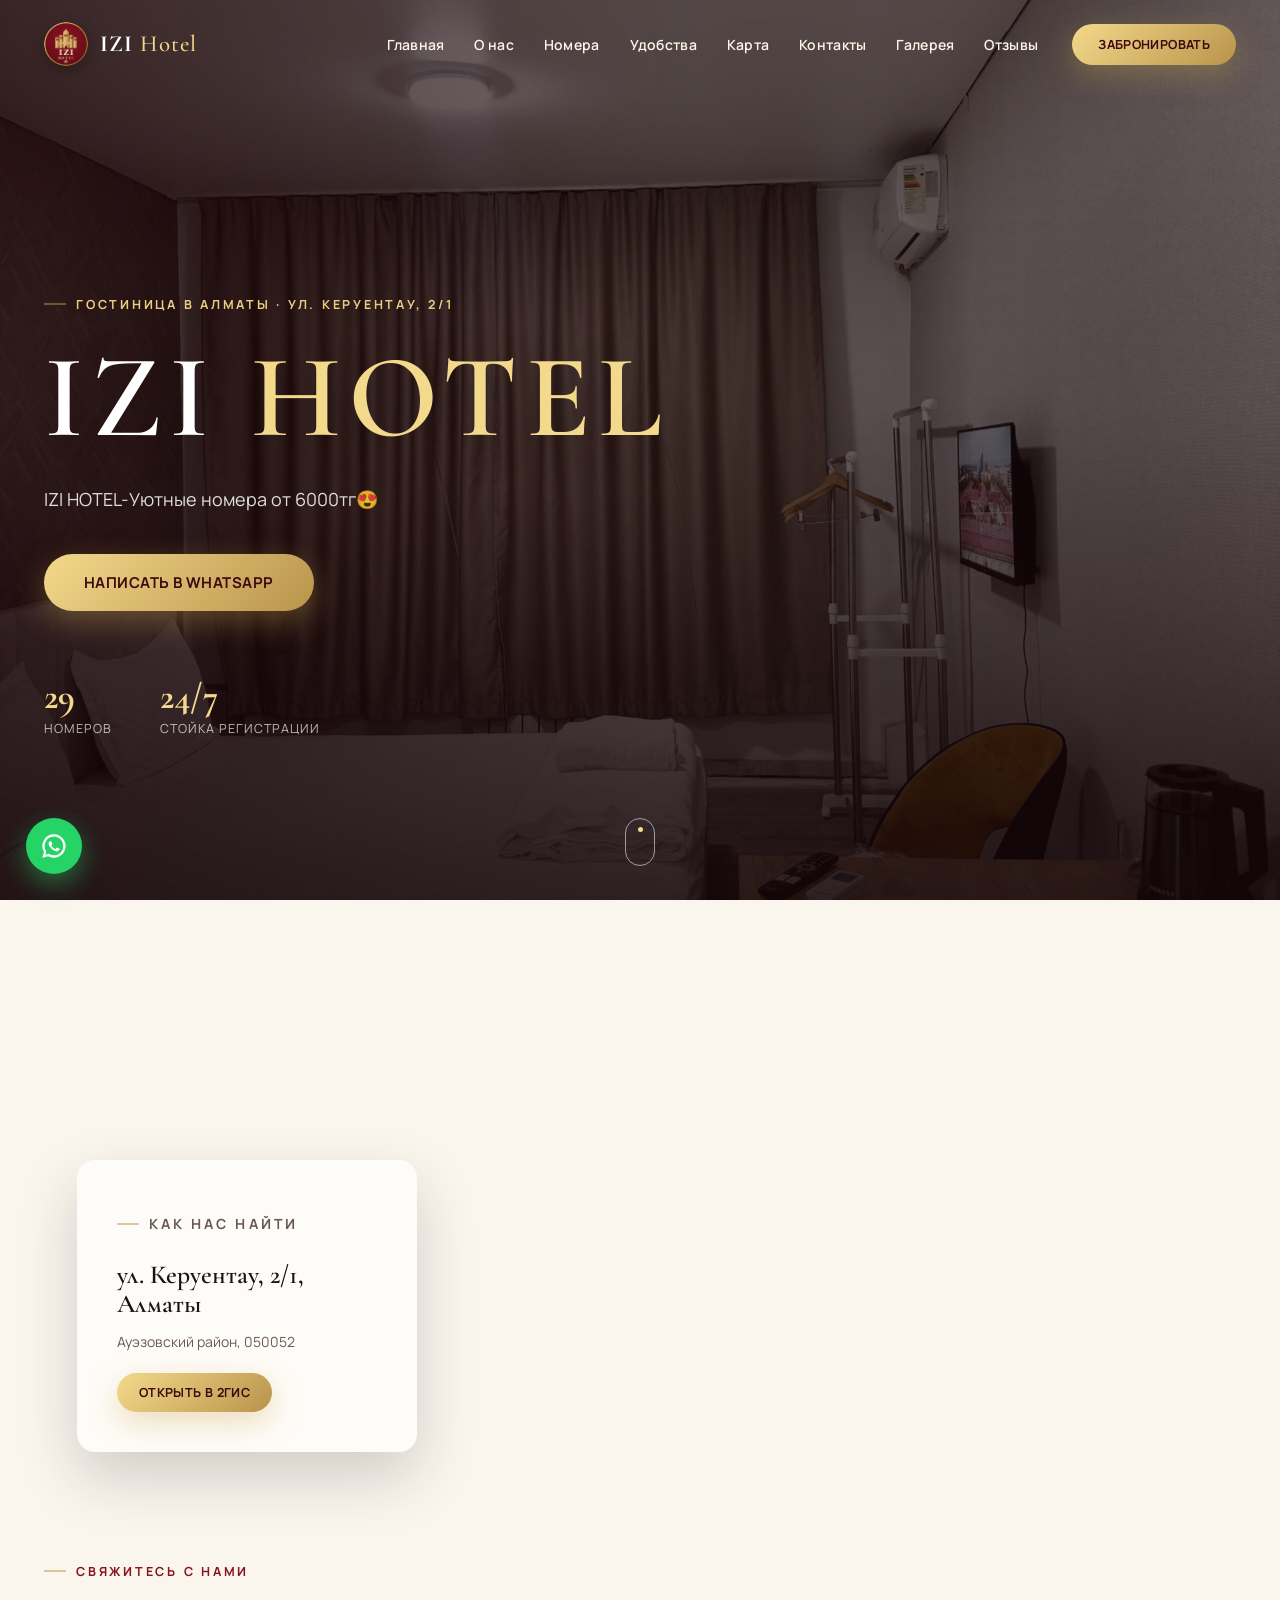
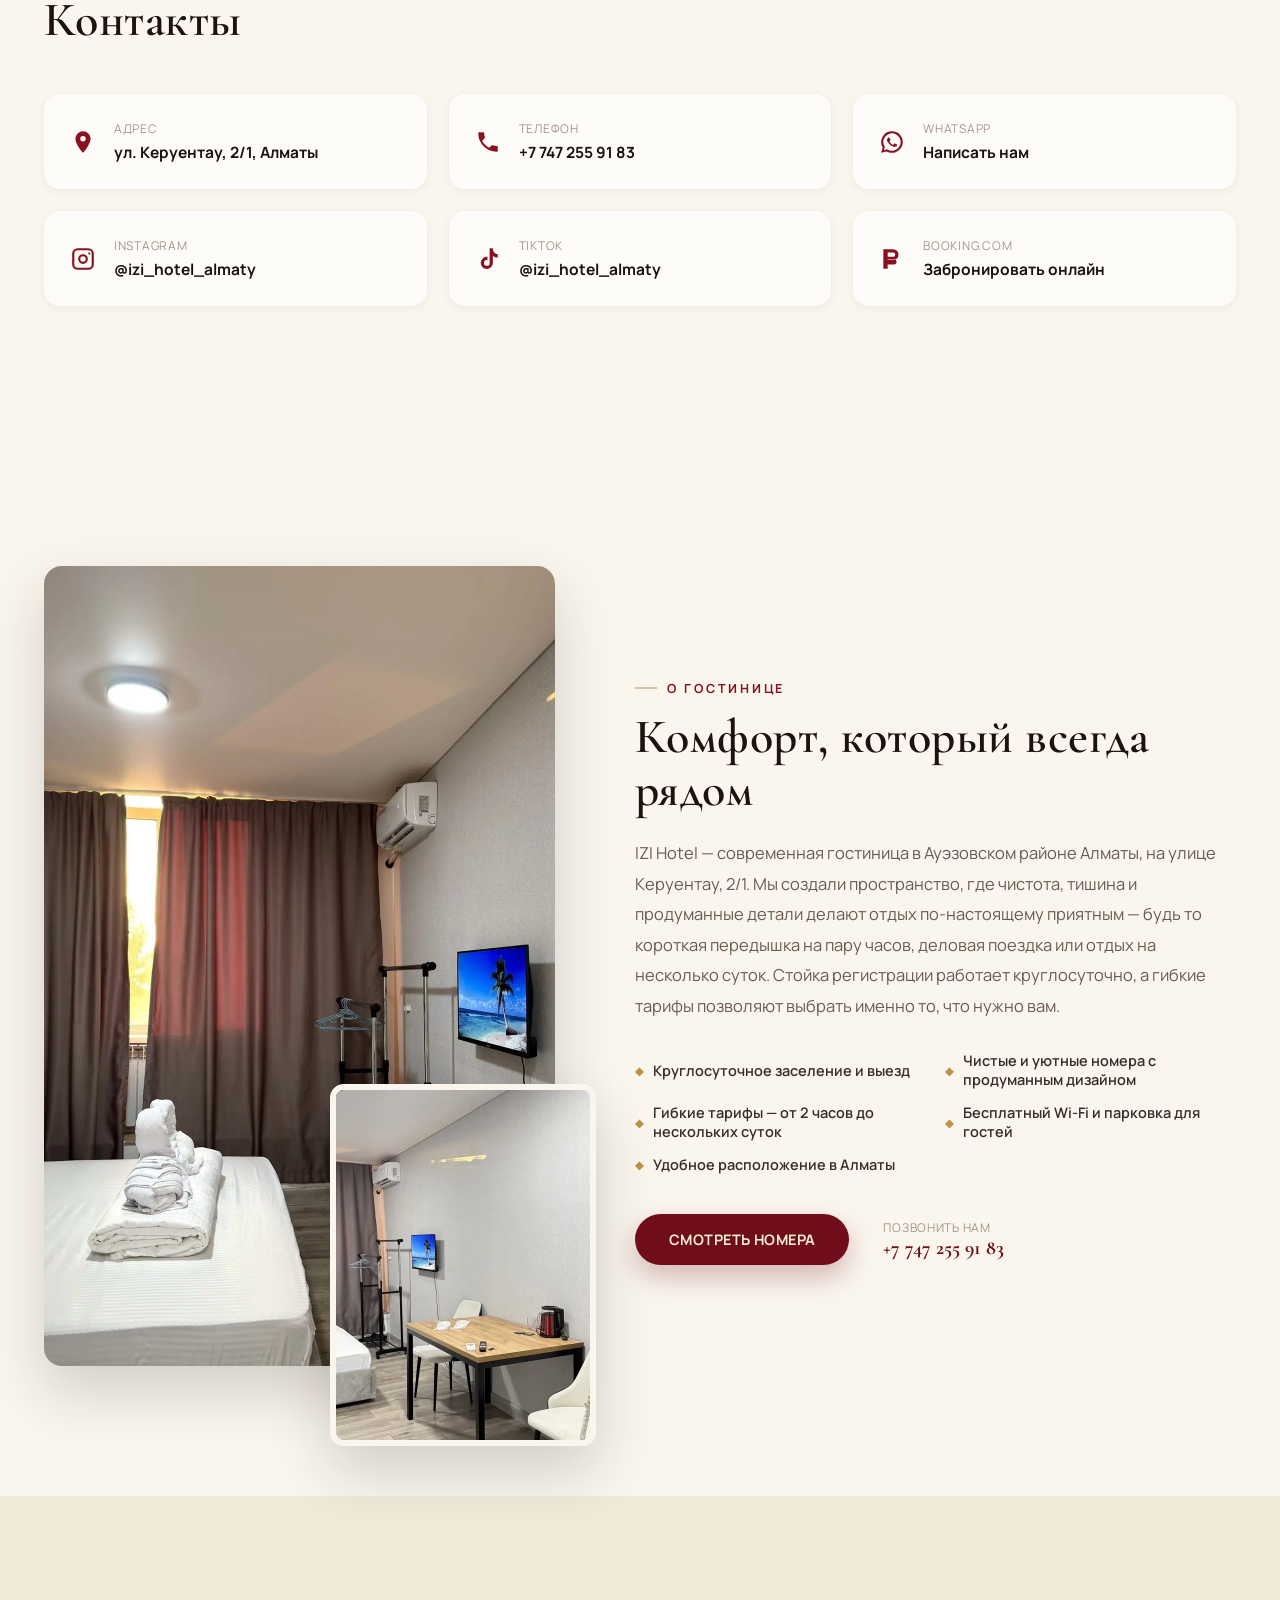
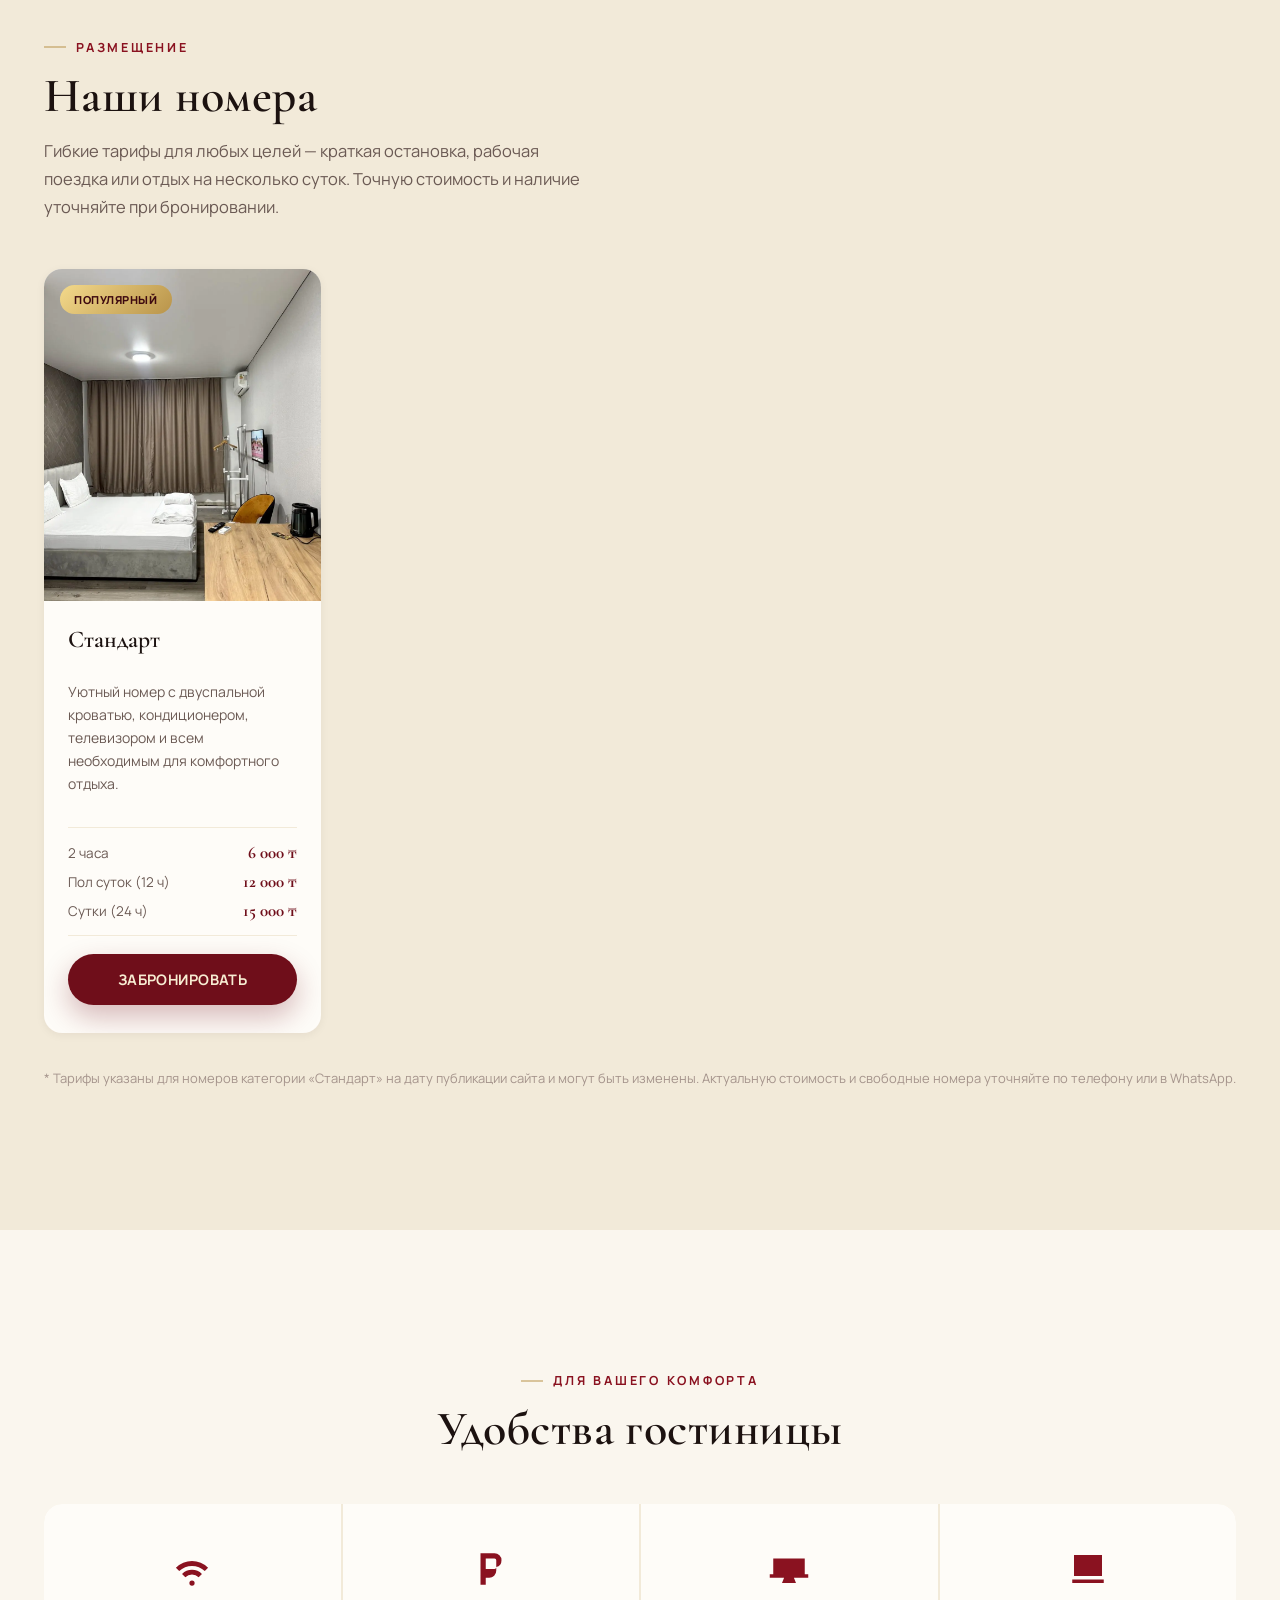
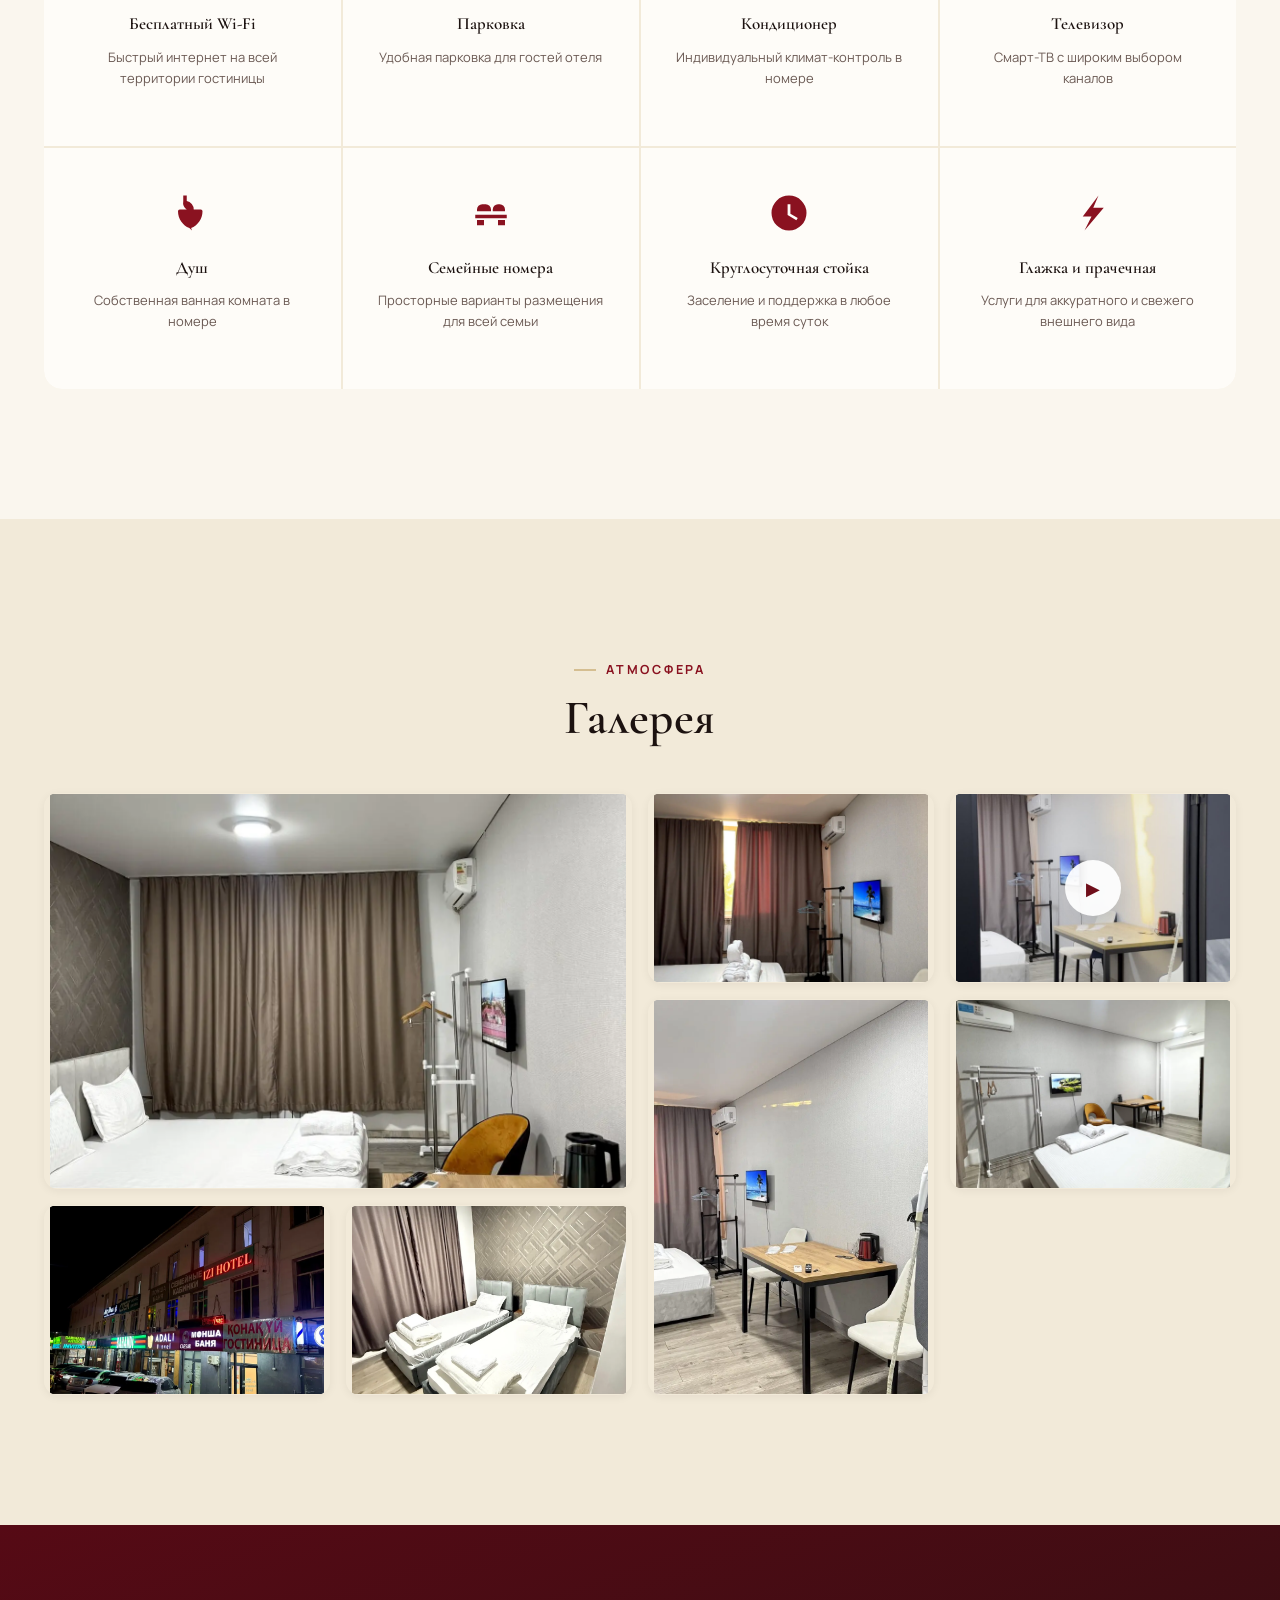
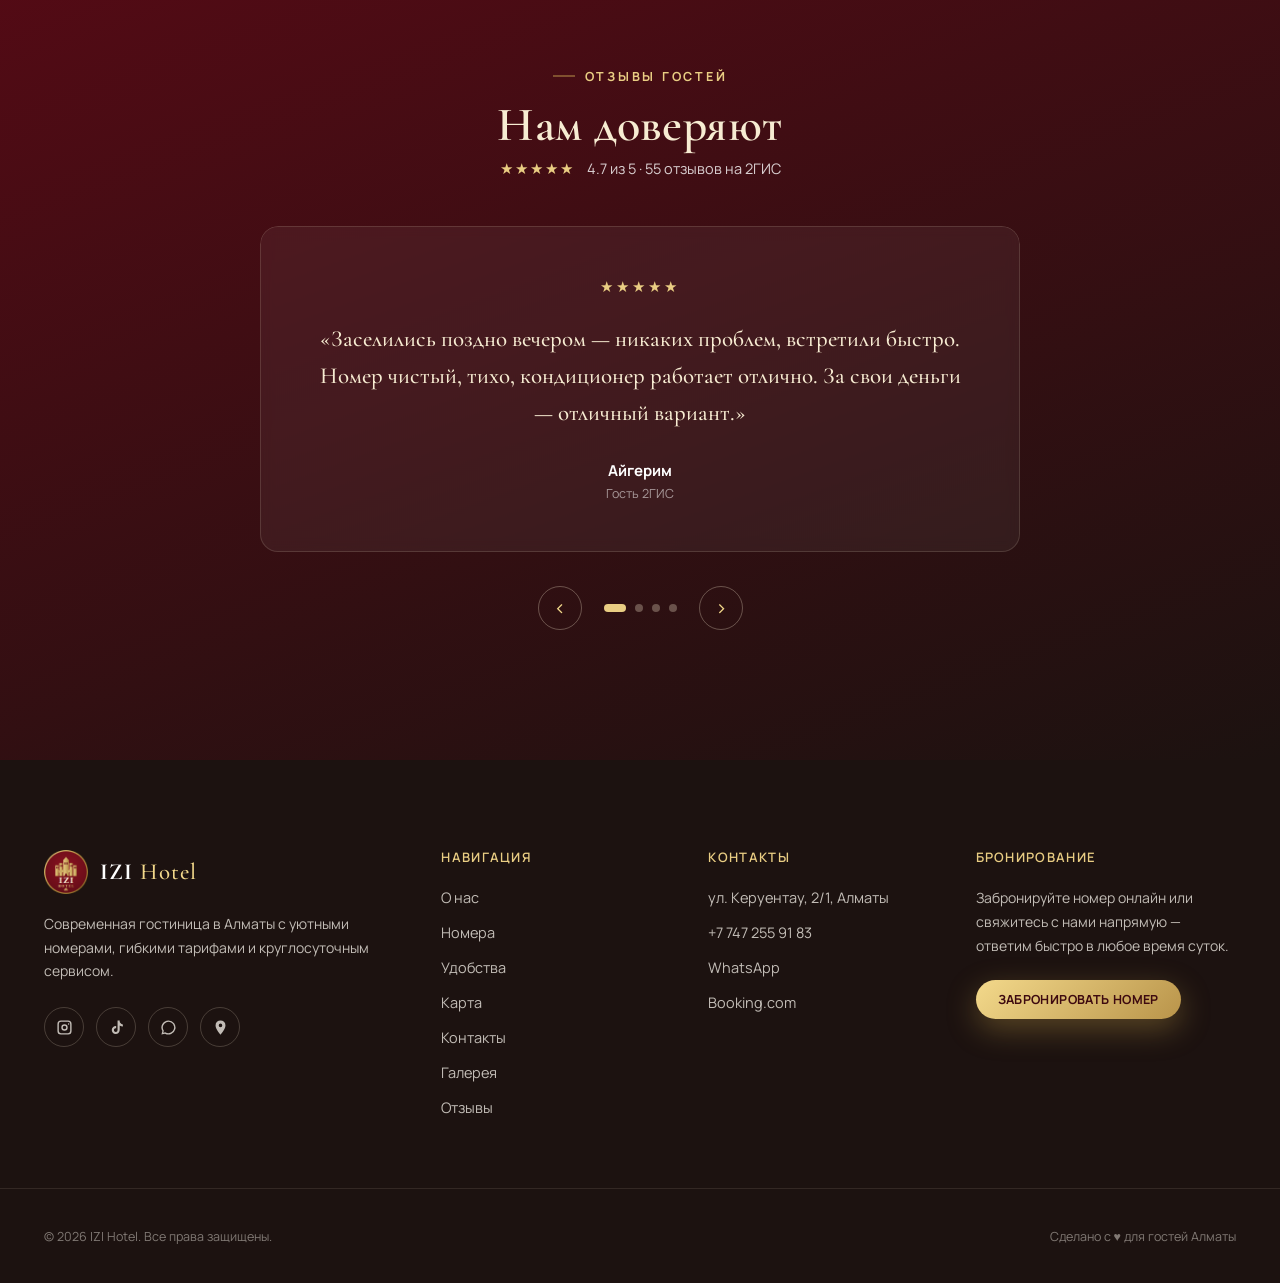
==== index.html @ 691711e6 "Move site files to root" ====
<!DOCTYPE html>
<html lang="ru">
<head>
<meta charset="UTF-8">
<meta name="viewport" content="width=device-width, initial-scale=1.0">
<title>IZI Hotel — гостиница в Алматы | ул. Керуентау, 2/1</title>
<meta name="description" content="IZI Hotel — современная гостиница в Алматы на ул. Керуентау, 2/1. Чистые уютные номера, бесплатный Wi-Fi, парковка, круглосуточная стойка регистрации. Бронируйте номер онлайн или по телефону.">
<meta name="keywords" content="гостиница Алматы, отель Алматы, IZI Hotel, гостиница Керуентау, гостиница Ауэзовский район, номера почасово Алматы, отель на сутки Алматы">
<meta name="author" content="IZI Hotel">
<meta name="robots" content="index, follow">
<link rel="canonical" href="https://izihotel.kz/">

<!-- Open Graph -->
<meta property="og:type" content="website">
<meta property="og:site_name" content="IZI Hotel">
<meta property="og:title" content="IZI Hotel — гостиница в Алматы">
<meta property="og:description" content="Современная гостиница в Алматы: уютные номера, гибкие тарифы от 2 часов до суток, бесплатный Wi-Fi и парковка. Круглосуточно.">
<meta property="og:image" content="assets/img/optimized/hero.jpg">
<meta property="og:url" content="https://izihotel.kz/">
<meta property="og:locale" content="ru_RU">

<!-- Twitter -->
<meta name="twitter:card" content="summary_large_image">
<meta name="twitter:title" content="IZI Hotel — гостиница в Алматы">
<meta name="twitter:description" content="Уютные номера, бесплатный Wi-Fi и парковка, круглосуточная стойка регистрации. Бронируйте онлайн.">
<meta name="twitter:image" content="assets/img/optimized/hero.jpg">

<!-- Favicons -->
<link rel="icon" href="assets/img/favicon.ico" sizes="any">
<link rel="icon" type="image/png" sizes="32x32" href="assets/img/logo-32.png">
<link rel="apple-touch-icon" sizes="180x180" href="assets/img/logo-180.png">
<link rel="manifest" href="site.webmanifest">
<meta name="theme-color" content="#6f0e1a">

<!-- Fonts -->
<link rel="preconnect" href="https://fonts.googleapis.com">
<link rel="preconnect" href="https://fonts.gstatic.com" crossorigin>
<link href="https://fonts.googleapis.com/css2?family=Cormorant+Garamond:wght@500;600;700&family=Manrope:wght@400;500;600;700;800&display=swap" rel="stylesheet">

<link rel="stylesheet" href="css/styles.css">

<!-- Structured data -->
<script type="application/ld+json">
{
  "@context": "https://schema.org",
  "@type": "Hotel",
  "name": "IZI Hotel",
  "image": "https://izihotel.kz/assets/img/optimized/hero.jpg",
  "logo": "https://izihotel.kz/assets/img/logo-512.png",
  "telephone": "+77472559183",
  "priceRange": "6000-15000 KZT",
  "starRating": { "@type": "Rating", "ratingValue": "3" },
  "aggregateRating": { "@type": "AggregateRating", "ratingValue": "4.7", "reviewCount": "55" },
  "address": {
    "@type": "PostalAddress",
    "streetAddress": "ул. Керуентау, 2/1",
    "addressLocality": "Алматы",
    "addressRegion": "Ауэзовский район",
    "postalCode": "050052",
    "addressCountry": "KZ"
  },
  "url": "https://izihotel.kz/",
  "sameAs": [
    "https://www.instagram.com/izi_hotel_almaty",
    "https://www.tiktok.com/@izi_hotel_almaty",
    "https://www.booking.com/hotel/kz/izi-on-zhandosova.ru.html",
    "https://2gis.kz/almaty/geo/70000001112716389"
  ]
}
</script>
</head>
<body>

<!-- Preloader -->
<div id="preloader" aria-hidden="true"><div class="preloader-mark">IZI</div></div>

<!-- Header -->
<header class="header" id="header">
  <div class="container header__inner">
    <a href="#home" class="brand">
      <img src="assets/img/logo-96.png" alt="IZI Hotel" class="brand__logo" width="44" height="44">
      <span class="brand__text">IZI <em>Hotel</em></span>
    </a>

    <nav class="nav" id="nav">
      <ul class="nav__list">
        <li><a href="#home" class="nav__link">Главная</a></li>
        <li><a href="#about" class="nav__link">О нас</a></li>
        <li><a href="#rooms" class="nav__link">Номера</a></li>
        <li><a href="#amenities" class="nav__link">Удобства</a></li>
        <li><a href="#map" class="nav__link">Карта</a></li>
        <li><a href="#contacts" class="nav__link">Контакты</a></li>
        <li><a href="#gallery" class="nav__link">Галерея</a></li>
        <li><a href="#reviews" class="nav__link">Отзывы</a></li>
      </ul>
      <a href="https://wa.me/77472559183?text=Здравствуйте!%20Хочу%20забронировать%20номер%20в%20IZI%20Hotel" target="_blank" rel="noopener" class="btn btn--gold btn--sm nav__cta">Забронировать</a>
    </nav>

    <button class="burger" id="burger" aria-label="Открыть меню" aria-expanded="false" aria-controls="nav">
      <span></span><span></span><span></span>
    </button>
  </div>
</header>

<!-- Mobile menu overlay -->
<div class="mobile-menu" id="mobileMenu">
  <ul class="mobile-menu__list">
    <li><a href="#home" class="mobile-menu__link">Главная</a></li>
    <li><a href="#about" class="mobile-menu__link">О нас</a></li>
    <li><a href="#rooms" class="mobile-menu__link">Номера</a></li>
    <li><a href="#amenities" class="mobile-menu__link">Удобства</a></li>
    <li><a href="#map" class="mobile-menu__link">Карта</a></li>
    <li><a href="#contacts" class="mobile-menu__link">Контакты</a></li>
    <li><a href="#gallery" class="mobile-menu__link">Галерея</a></li>
    <li><a href="#reviews" class="mobile-menu__link">Отзывы</a></li>
  </ul>
  <div class="mobile-menu__contact">
    <a href="tel:+77472559183">+7 747 255 91 83</a>
    <a href="https://wa.me/77472559183" target="_blank" rel="noopener" class="btn btn--gold">Написать в WhatsApp</a>
  </div>
</div>

<main>
  <!-- HERO -->
  <section class="hero" id="home">
    <div class="hero__bg">
      <picture>
        <source srcset="assets/img/optimized/hero.webp" type="image/webp">
        <img src="assets/img/optimized/hero.jpg" alt="Номер в IZI Hotel Алматы" fetchpriority="high">
      </picture>
      <div class="hero__overlay"></div>
    </div>
    <div class="container hero__content" data-reveal>
      <p class="eyebrow eyebrow--light">Гостиница в Алматы · ул. Керуентау, 2/1</p>
      <h1 class="hero__title">IZI <span>HOTEL</span></h1>
      <p class="hero__subtitle">IZI HOTEL-Уютные номера от 6000тг😍</p>
      <div class="hero__actions">
        <a href="https://wa.me/77472559183?text=Здравствуйте!%20Хочу%20забронировать%20номер%20в%20IZI%20Hotel" target="_blank" rel="noopener" class="btn btn--gold btn--lg">Написать в WhatsApp</a>
      </div>
      <div class="hero__stats">
        
        <div class="hero__stat"><span>29</span><small>номеров</small></div>
        <div class="hero__stat"><span>24/7</span><small>стойка регистрации</small></div>
      </div>
    </div>
    <a href="#about" class="hero__scroll" aria-label="Прокрутить вниз"><span></span></a>
  </section>



<!-- MAP -->
  <section class="map" id="map">
    <div class="map__embed">
      <iframe
        src="https://www.google.com/maps?q=Алматы,+улица+Керуентау,+2%2F1&output=embed"
        width="100%" height="100%" style="border:0;" allowfullscreen="" loading="lazy"
        referrerpolicy="no-referrer-when-downgrade" title="IZI Hotel на карте"></iframe>
    </div>
    <div class="map__card" data-reveal>
      <p class="eyebrow">Как нас найти</p>
      <h3>ул. Керуентау, 2/1, Алматы</h3>
      <p>Ауэзовский район, 050052</p>
      <a href="https://2gis.kz/almaty/geo/70000001112716389" target="_blank" rel="noopener" class="btn btn--gold btn--sm">Открыть в 2ГИС</a>
    </div>
  </section>

  <!-- CONTACTS -->
  <section class="contacts" id="contacts">
    <div class="container">
      <div class="section-head" data-reveal>
        <p class="eyebrow">Свяжитесь с нами</p>
        <h2 class="section-title">Контакты</h2>
      </div>

      <div class="contacts__grid">
        <a class="contact-card" data-reveal href="https://2gis.kz/almaty/geo/70000001112716389" target="_blank" rel="noopener">
          <svg viewBox="0 0 24 24"><path d="M12 2a7 7 0 0 0-7 7c0 5.3 7 13 7 13s7-7.7 7-13a7 7 0 0 0-7-7zm0 9.5A2.5 2.5 0 1 1 12 6.5a2.5 2.5 0 0 1 0 5z"/></svg>
          <div><span>Адрес</span><strong>ул. Керуентау, 2/1, Алматы</strong></div>
        </a>
        <a class="contact-card" data-reveal href="tel:+77472559183">
          <svg viewBox="0 0 24 24"><path d="M6.6 10.8c1.4 2.8 3.8 5.1 6.6 6.6l2.2-2.2c.3-.3.7-.4 1-.2 1.1.4 2.3.6 3.6.6.6 0 1 .4 1 1V20c0 .6-.4 1-1 1C10.6 21 3 13.4 3 4c0-.6.4-1 1-1h3.5c.6 0 1 .4 1 1 0 1.3.2 2.5.6 3.6.1.4 0 .8-.2 1z"/></svg>
          <div><span>Телефон</span><strong>+7 747 255 91 83</strong></div>
        </a>
        <a class="contact-card" data-reveal href="https://wa.me/77472559183?text=Здравствуйте!%20Хочу%20узнать%20о%20наличии%20номеров%20в%20IZI%20Hotel" target="_blank" rel="noopener">
          <svg viewBox="0 0 24 24"><path d="M12 2a10 10 0 0 0-8.6 15.1L2 22l5-1.3A10 10 0 1 0 12 2zm0 18a8 8 0 0 1-4.1-1.1l-.3-.2-3 .8.8-2.9-.2-.3A8 8 0 1 1 12 20zm4.4-5.9c-.2-.1-1.4-.7-1.6-.8-.2-.1-.4-.1-.5.1-.2.2-.6.8-.8 1-.1.2-.3.2-.5.1-.2-.1-1-.4-1.9-1.2-.7-.6-1.2-1.4-1.3-1.6-.1-.2 0-.4.1-.5l.4-.4c.1-.1.2-.3.2-.4.1-.2 0-.3 0-.4l-.7-1.7c-.2-.4-.4-.4-.5-.4h-.5c-.2 0-.4.1-.6.3-.2.2-.8.8-.8 1.9s.8 2.2 1 2.4c.1.2 1.6 2.5 3.9 3.5.5.2 1 .4 1.3.5.5.2 1 .1 1.4-.1.4-.2 1.4-.6 1.6-1.1.2-.5.2-1 .1-1.1-.1-.1-.2-.2-.4-.3z"/></svg>
          <div><span>WhatsApp</span><strong>Написать нам</strong></div>
        </a>
        <a class="contact-card" data-reveal href="https://www.instagram.com/izi_hotel_almaty?utm_source=qr" target="_blank" rel="noopener">
          <svg viewBox="0 0 24 24"><path d="M7 2h10a5 5 0 0 1 5 5v10a5 5 0 0 1-5 5H7a5 5 0 0 1-5-5V7a5 5 0 0 1 5-5zm0 2a3 3 0 0 0-3 3v10a3 3 0 0 0 3 3h10a3 3 0 0 0 3-3V7a3 3 0 0 0-3-3zm5 3.5a4.5 4.5 0 1 1 0 9 4.5 4.5 0 0 1 0-9zm0 2a2.5 2.5 0 1 0 0 5 2.5 2.5 0 0 0 0-5zM17.8 6a1 1 0 1 1 0 2 1 1 0 0 1 0-2z"/></svg>
          <div><span>Instagram</span><strong>@izi_hotel_almaty</strong></div>
        </a>
        <a class="contact-card" data-reveal href="https://www.tiktok.com/@izi_hotel_almaty" target="_blank" rel="noopener">
          <svg viewBox="0 0 24 24"><path d="M16.5 2h-3v13.6a2.6 2.6 0 1 1-2-2.5v-3.1a5.6 5.6 0 1 0 5 5.6V9.2a7.9 7.9 0 0 0 4.5 1.4V7.6A4.9 4.9 0 0 1 16.5 2z"/></svg>
          <div><span>TikTok</span><strong>@izi_hotel_almaty</strong></div>
        </a>
        <a class="contact-card" data-reveal href="https://www.booking.com/hotel/kz/izi-on-zhandosova.ru.html?aid=898224&app_hotel_id=16019288&checkin=2026-07-24&checkout=2026-07-25&from_sn=ios&group_adults=2&group_children=0&label=hotel_details-TslQ9aU%401784840712&no_rooms=1&req_adults=2&req_children=0&room1=A%2CA%2C" target="_blank" rel="noopener">
          <svg viewBox="0 0 24 24"><path d="M4 3h9a5 5 0 0 1 0 10H8v8H4zm4 3v4h5a2 2 0 0 0 0-4zm0 6.5V17h6a2.25 2.25 0 0 0 0-4.5z"/></svg>
          <div><span>Booking.com</span><strong>Забронировать онлайн</strong></div>
        </a>
      </div>
    </div>
  </section>


  <!-- ABOUT -->
  <section class="about" id="about">
    <div class="container about__grid">
      <div class="about__media" data-reveal>
        <div class="about__media-main">
          <picture>
            <source srcset="assets/img/optimized/about-1.webp" type="image/webp">
            <img src="assets/img/optimized/about-1.jpg" alt="Уютный номер IZI Hotel" loading="lazy" width="700" height="800">
          </picture>
        </div>
        <div class="about__media-sub">
          <picture>
            <source srcset="assets/img/optimized/about-2.webp" type="image/webp">
            <img src="assets/img/optimized/about-2.jpg" alt="Интерьер номера IZI Hotel" loading="lazy" width="450" height="350">
          </picture>
        </div>
        
      </div>

      <div class="about__content" data-reveal>
        <p class="eyebrow">О гостинице</p>
        <h2 class="section-title">Комфорт, который всегда рядом</h2>
        <p class="about__text">
          IZI Hotel — современная гостиница в Ауэзовском районе Алматы, на улице Керуентау, 2/1.
          Мы создали пространство, где чистота, тишина и продуманные детали делают отдых
          по-настоящему приятным — будь то короткая передышка на пару часов, деловая поездка
          или отдых на несколько суток. Стойка регистрации работает круглосуточно, а гибкие
          тарифы позволяют выбрать именно то, что нужно вам.
        </p>

        <ul class="about__points">
          <li><span class="about__point-icon">◆</span> Круглосуточное заселение и выезд</li>
          <li><span class="about__point-icon">◆</span> Чистые и уютные номера с продуманным дизайном</li>
          <li><span class="about__point-icon">◆</span> Гибкие тарифы — от 2 часов до нескольких суток</li>
          <li><span class="about__point-icon">◆</span> Бесплатный Wi-Fi и парковка для гостей</li>
          <li><span class="about__point-icon">◆</span> Удобное расположение в Алматы</li>
        </ul>

        <div class="about__cta">
          <a href="#rooms" class="btn btn--primary">Смотреть номера</a>
          <a href="tel:+77472559183" class="about__phone">
            <span>Позвонить нам</span>
            <strong>+7 747 255 91 83</strong>
          </a>
        </div>
      </div>
    </div>
  </section>

  <!-- ROOMS -->
  <section class="rooms" id="rooms">
    <div class="container">
      <div class="section-head" data-reveal>
        <p class="eyebrow">Размещение</p>
        <h2 class="section-title">Наши номера</h2>
        <p class="section-sub">Гибкие тарифы для любых целей — краткая остановка, рабочая поездка или отдых на несколько суток. Точную стоимость и наличие уточняйте при бронировании.</p>
      </div>

      <div class="rooms__grid">

        <article class="room-card" data-reveal>
          <div class="room-card__media">
            <picture>
              <source srcset="assets/img/optimized/room-standard.webp" type="image/webp">
              <img src="assets/img/optimized/room-standard.jpg" alt="Стандартный номер IZI Hotel" loading="lazy" width="600" height="720">
            </picture>
            <span class="room-card__tag">Популярный</span>
          </div>
          <div class="room-card__body">
            <h3>Стандарт</h3>
            <p>Уютный номер с двуспальной кроватью, кондиционером, телевизором и всем необходимым для комфортного отдыха.</p>
            <div class="room-card__prices">
              <div><span>2 часа</span><strong>6 000 ₸</strong></div>
              <div><span>Пол суток (12 ч)</span><strong>12 000 ₸</strong></div>
              <div><span>Сутки (24 ч)</span><strong>15 000 ₸</strong></div>
            </div>
            <a href="https://wa.me/77472559183?text=Здравствуйте!%20Хочу%20забронировать%20номер%20%22Стандарт%22" target="_blank" rel="noopener" class="btn btn--primary btn--block">Забронировать</a>
          </div>
        </article>

      </div>

      <p class="rooms__note">* Тарифы указаны для номеров категории «Стандарт» на дату публикации сайта и могут быть изменены. Актуальную стоимость и свободные номера уточняйте по телефону или в WhatsApp.</p>
    </div>
  </section>

  <!-- AMENITIES -->
  <section class="amenities" id="amenities">
    <div class="container">
      <div class="section-head section-head--center" data-reveal>
        <p class="eyebrow">Для вашего комфорта</p>
        <h2 class="section-title">Удобства гостиницы</h2>
      </div>

      <div class="amenities__grid">
        <div class="amenity" data-reveal>
          <svg viewBox="0 0 24 24" class="amenity__icon"><path d="M12 18.5a1.5 1.5 0 1 1 0 3 1.5 1.5 0 0 1 0-3zM6.3 14.8a8 8 0 0 1 11.4 0l-1.9 1.9a5.5 5.5 0 0 0-7.6 0zM2.8 11.3a13 13 0 0 1 18.4 0l-1.9 1.9a10.5 10.5 0 0 0-14.6 0z"/></svg>
          <h3>Бесплатный Wi-Fi</h3>
          <p>Быстрый интернет на всей территории гостиницы</p>
        </div>
        <div class="amenity" data-reveal>
          <svg viewBox="0 0 24 24" class="amenity__icon"><path d="M6 3h8a4 4 0 0 1 4 4 4 4 0 0 1-3 3.9V13a4 4 0 0 1-4 4H9v4H6zm3 3v6h5a1 1 0 0 0 1-1V7a1 1 0 0 0-1-1z"/></svg>
          <h3>Парковка</h3>
          <p>Удобная парковка для гостей отеля</p>
        </div>
        <div class="amenity" data-reveal>
          <svg viewBox="0 0 24 24" class="amenity__icon"><path d="M3 6h18v9H3zM1 15h22v2H1zM8 20l1.2-3h5.6L16 20z"/></svg>
          <h3>Кондиционер</h3>
          <p>Индивидуальный климат-контроль в номере</p>
        </div>
        <div class="amenity" data-reveal>
          <svg viewBox="0 0 24 24" class="amenity__icon"><path d="M4 4h16v12H4zm-1 14h18v2H3zm5-11h6v6H8z"/></svg>
          <h3>Телевизор</h3>
          <p>Смарт-ТВ с широким выбором каналов</p>
        </div>
        <div class="amenity" data-reveal>
          <svg viewBox="0 0 24 24" class="amenity__icon"><path d="M7 2h2v3.1A5 5 0 0 1 13 10h4a1 1 0 0 1 1 1c0 4.4-2.7 8.1-6.5 9.6L12 22l-1.5-1.4C6.7 19.1 4 15.4 4 11a1 1 0 0 1 1-1h4A5 5 0 0 1 7 5.1z"/></svg>
          <h3>Душ</h3>
          <p>Собственная ванная комната в номере</p>
        </div>
        <div class="amenity" data-reveal>
          <svg viewBox="0 0 24 24" class="amenity__icon"><path d="M4 10a3 3 0 0 1 3-3h2a3 3 0 0 1 3 3v1H4zm9 1v-1a3 3 0 0 1 3-3h1a3 3 0 0 1 3 3v1zM3 13h18v2H3zm1 3h4v3H4zm12 0h4v3h-4z"/></svg>
          <h3>Семейные номера</h3>
          <p>Просторные варианты размещения для всей семьи</p>
        </div>
        <div class="amenity" data-reveal>
          <svg viewBox="0 0 24 24" class="amenity__icon"><path d="M12 2a10 10 0 1 0 0 20 10 10 0 0 0 0-20zm.8 5v5.4l4.2 2.5-.8 1.3-5-3V7z"/></svg>
          <h3>Круглосуточная стойка</h3>
          <p>Заселение и поддержка в любое время суток</p>
        </div>
        <div class="amenity" data-reveal>
          <svg viewBox="0 0 24 24" class="amenity__icon"><path d="M18 2l-9 12h5l-4 8 11-13h-6z"/></svg>
          <h3>Глажка и прачечная</h3>
          <p>Услуги для аккуратного и свежего внешнего вида</p>
        </div>
      </div>
    </div>
  </section>

  
  <!-- GALLERY -->
  <section class="gallery" id="gallery">
    <div class="container">
      <div class="section-head section-head--center" data-reveal>
        <p class="eyebrow">Атмосфера</p>
        <h2 class="section-title">Галерея</h2>
      </div>

      <div class="gallery__grid" id="galleryGrid">
        <button class="gallery__item" data-full="assets/img/optimized/gallery-1.jpg" data-caption="Номер «Стандарт»">
          <picture><source srcset="assets/img/optimized/gallery-1.webp" type="image/webp"><img src="assets/img/optimized/gallery-1.jpg" alt="Номер IZI Hotel" loading="lazy" width="500" height="500"></picture>
        </button>
        <button class="gallery__item" data-full="assets/img/optimized/gallery-2.jpg" data-caption="Номер № 27">
          <picture><source srcset="assets/img/optimized/gallery-2.webp" type="image/webp"><img src="assets/img/optimized/gallery-2.jpg" alt="Номер № 27 IZI Hotel" loading="lazy" width="500" height="500"></picture>
        </button>
        <button class="gallery__item gallery__item--video" data-video="assets/video/room-tour.mp4" data-caption="Видео-тур по номеру">
          <video muted loop playsinline preload="metadata" poster="assets/img/optimized/gallery-5.jpg">
            <source src="assets/video/room-tour.mp4" type="video/mp4">
          </video>
          <span class="gallery__play" aria-hidden="true">▶</span>
        </button>
        <button class="gallery__item" data-full="assets/img/optimized/gallery-3.jpg" data-caption="Номер «Комфорт»">
          <picture><source srcset="assets/img/optimized/gallery-3.webp" type="image/webp"><img src="assets/img/optimized/gallery-3.jpg" alt="Интерьер IZI Hotel" loading="lazy" width="500" height="500"></picture>
        </button>
        <button class="gallery__item" data-full="assets/img/optimized/gallery-4.jpg" data-caption="Семейный номер">
          <picture><source srcset="assets/img/optimized/gallery-4.webp" type="image/webp"><img src="assets/img/optimized/gallery-4.jpg" alt="Семейный номер IZI Hotel" loading="lazy" width="500" height="500"></picture>
        </button>
        <button class="gallery__item" data-full="assets/img/optimized/gallery-exterior.jpg" data-caption="Вход в IZI Hotel">
          <picture><source srcset="assets/img/optimized/gallery-exterior.webp" type="image/webp"><img src="assets/img/optimized/gallery-exterior.jpg" alt="Вход в IZI Hotel" loading="lazy" width="500" height="500"></picture>
        </button>
        
        <button class="gallery__item" data-full="assets/img/optimized/room-standard-2.jpg" data-caption="Номер с двумя кроватями">
          <picture><source srcset="assets/img/optimized/room-standard-2.webp" type="image/webp"><img src="assets/img/optimized/room-standard-2.jpg" alt="Номер с двумя кроватями IZI Hotel" loading="lazy" width="500" height="500"></picture>
        </button>
        
      </div>
    </div>
  </section>

  <!-- REVIEWS -->
  <section class="reviews" id="reviews">
    <div class="container">
      <div class="section-head section-head--center" data-reveal>
        <p class="eyebrow eyebrow--light">Отзывы гостей</p>
        <h2 class="section-title section-title--light">Нам доверяют</h2>
        <div class="reviews__rating">
          <span class="reviews__stars">★★★★★</span>
          <span>4.7 из 5 · 55 отзывов на 2ГИС</span>
        </div>
      </div>

      <div class="reviews__slider" data-reveal>
        <div class="reviews__track" id="reviewsTrack">
          <article class="review-card">
            <span class="review-card__stars">★★★★★</span>
            <p>«Заселились поздно вечером — никаких проблем, встретили быстро. Номер чистый, тихо, кондиционер работает отлично. За свои деньги — отличный вариант.»</p>
            <div class="review-card__author"><strong>Айгерим</strong><span>Гость 2ГИС</span></div>
          </article>
          <article class="review-card">
            <span class="review-card__stars">★★★★★</span>
            <p>«Останавливались на пол суток по пути в командировку. Всё аккуратно и по-домашнему: свежее бельё, приятный ремонт, удобная парковка рядом.»</p>
            <div class="review-card__author"><strong>Данияр</strong><span>Гость Booking.com</span></div>
          </article>
          <article class="review-card">
            <span class="review-card__stars">★★★★★</span>
            <p>«Хороший Wi-Fi, тепло и уютно. Стойка регистрации работает круглосуточно — заселились без проблем, хотя приехали за полночь.»</p>
            <div class="review-card__author"><strong>Мария</strong><span>Гость 2ГИС</span></div>
          </article>
          <article class="review-card">
            <span class="review-card__stars">★★★★★</span>
            <p>«Бронировали номер № 27 — очень понравился: светлый, тихий, с удобной рабочей зоной. Обязательно вернёмся ещё.»</p>
            <div class="review-card__author"><strong>Тимур</strong><span>Гость Booking.com</span></div>
          </article>
        </div>
        <div class="reviews__controls">
          <button class="reviews__arrow" id="reviewPrev" aria-label="Предыдущий отзыв">‹</button>
          <div class="reviews__dots" id="reviewDots"></div>
          <button class="reviews__arrow" id="reviewNext" aria-label="Следующий отзыв">›</button>
        </div>
      </div>
    </div>
  </section>

</main>

<!-- FOOTER -->
<footer class="footer">
  <div class="container footer__inner">
    <div class="footer__col footer__col--brand">
      <a href="#home" class="brand brand--footer">
        <img src="assets/img/logo-96.png" alt="IZI Hotel" width="44" height="44">
        <span class="brand__text">IZI <em>Hotel</em></span>
      </a>
      <p>Современная гостиница в Алматы с уютными номерами, гибкими тарифами и круглосуточным сервисом.</p>
      <div class="footer__social">
        <a href="https://www.instagram.com/izi_hotel_almaty?utm_source=qr" target="_blank" rel="noopener" aria-label="Instagram">
          <svg viewBox="0 0 24 24"><path d="M7 2h10a5 5 0 0 1 5 5v10a5 5 0 0 1-5 5H7a5 5 0 0 1-5-5V7a5 5 0 0 1 5-5zm0 2a3 3 0 0 0-3 3v10a3 3 0 0 0 3 3h10a3 3 0 0 0 3-3V7a3 3 0 0 0-3-3zm5 3.5a4.5 4.5 0 1 1 0 9 4.5 4.5 0 0 1 0-9zm0 2a2.5 2.5 0 1 0 0 5 2.5 2.5 0 0 0 0-5zM17.8 6a1 1 0 1 1 0 2 1 1 0 0 1 0-2z"/></svg>
        </a>
        <a href="https://www.tiktok.com/@izi_hotel_almaty" target="_blank" rel="noopener" aria-label="TikTok">
          <svg viewBox="0 0 24 24"><path d="M16.5 2h-3v13.6a2.6 2.6 0 1 1-2-2.5v-3.1a5.6 5.6 0 1 0 5 5.6V9.2a7.9 7.9 0 0 0 4.5 1.4V7.6A4.9 4.9 0 0 1 16.5 2z"/></svg>
        </a>
        <a href="https://wa.me/77472559183" target="_blank" rel="noopener" aria-label="WhatsApp">
          <svg viewBox="0 0 24 24"><path d="M12 2a10 10 0 0 0-8.6 15.1L2 22l5-1.3A10 10 0 1 0 12 2zm0 18a8 8 0 0 1-4.1-1.1l-.3-.2-3 .8.8-2.9-.2-.3A8 8 0 1 1 12 20z"/></svg>
        </a>
        <a href="https://2gis.kz/almaty/geo/70000001112716389" target="_blank" rel="noopener" aria-label="2ГИС">
          <svg viewBox="0 0 24 24"><path d="M12 2a7 7 0 0 0-7 7c0 5.3 7 13 7 13s7-7.7 7-13a7 7 0 0 0-7-7zm0 9.5A2.5 2.5 0 1 1 12 6.5a2.5 2.5 0 0 1 0 5z"/></svg>
        </a>
      </div>
    </div>

    <div class="footer__col">
      <h4>Навигация</h4>
      <ul>
        <li><a href="#about">О нас</a></li>
        <li><a href="#rooms">Номера</a></li>
        <li><a href="#amenities">Удобства</a></li>
        <li><a href="#map">Карта</a></li>
        <li><a href="#contacts">Контакты</a></li>
        <li><a href="#gallery">Галерея</a></li>
        <li><a href="#reviews">Отзывы</a></li>
      </ul>
    </div>

    <div class="footer__col">
      <h4>Контакты</h4>
      <ul>
        <li><a href="https://2gis.kz/almaty/geo/70000001112716389" target="_blank" rel="noopener">ул. Керуентау, 2/1, Алматы</a></li>
        <li><a href="tel:+77472559183">+7 747 255 91 83</a></li>
        <li><a href="https://wa.me/77472559183" target="_blank" rel="noopener">WhatsApp</a></li>
        <li><a href="https://www.booking.com/hotel/kz/izi-on-zhandosova.ru.html?aid=898224" target="_blank" rel="noopener">Booking.com</a></li>
      </ul>
    </div>

    <div class="footer__col">
      <h4>Бронирование</h4>
      <p class="footer__note">Забронируйте номер онлайн или свяжитесь с нами напрямую — ответим быстро в любое время суток.</p>
      <a href="https://wa.me/77472559183?text=Здравствуйте!%20Хочу%20забронировать%20номер%20в%20IZI%20Hotel" target="_blank" rel="noopener" class="btn btn--gold btn--sm">Забронировать номер</a>
    </div>
  </div>

  <div class="footer__bottom">
    <div class="container footer__bottom-inner">
      <p>© <span id="year"></span> IZI Hotel. Все права защищены.</p>
      <p>Сделано с ♥ для гостей Алматы</p>
    </div>
  </div>
</footer>

<!-- Back to top -->
<button id="backToTop" class="back-to-top" aria-label="Наверх">↑</button>

<!-- Lightbox -->
<div class="lightbox" id="lightbox">
  <button class="lightbox__close" id="lightboxClose" aria-label="Закрыть">✕</button>
  <button class="lightbox__nav lightbox__nav--prev" id="lightboxPrev" aria-label="Предыдущее фото">‹</button>
  <div class="lightbox__stage" id="lightboxStage"></div>
  <button class="lightbox__nav lightbox__nav--next" id="lightboxNext" aria-label="Следующее фото">›</button>
  <p class="lightbox__caption" id="lightboxCaption"></p>
</div>

<a href="https://wa.me/77472559183?text=Здравствуйте!%20Хочу%20забронировать%20номер%20в%20IZI%20Hotel" target="_blank" rel="noopener" class="whatsapp-float" aria-label="Написать в WhatsApp">
  <svg viewBox="0 0 24 24"><path d="M12 2a10 10 0 0 0-8.6 15.1L2 22l5-1.3A10 10 0 1 0 12 2zm0 18a8 8 0 0 1-4.1-1.1l-.3-.2-3 .8.8-2.9-.2-.3A8 8 0 1 1 12 20zm4.4-5.9c-.2-.1-1.4-.7-1.6-.8-.2-.1-.4-.1-.5.1-.2.2-.6.8-.8 1-.1.2-.3.2-.5.1-.2-.1-1-.4-1.9-1.2-.7-.6-1.2-1.4-1.3-1.6-.1-.2 0-.4.1-.5l.4-.4c.1-.1.2-.3.2-.4.1-.2 0-.3 0-.4l-.7-1.7c-.2-.4-.4-.4-.5-.4h-.5c-.2 0-.4.1-.6.3-.2.2-.8.8-.8 1.9s.8 2.2 1 2.4c.1.2 1.6 2.5 3.9 3.5.5.2 1 .4 1.3.5.5.2 1 .1 1.4-.1.4-.2 1.4-.6 1.6-1.1.2-.5.2-1 .1-1.1-.1-.1-.2-.2-.4-.3z"/></svg>
</a>

<script src="js/script.js"></script>
</body>
</html>
---- css/styles.css ----
/* ==========================================================================
   IZI HOTEL — Design System
   ========================================================================== */

:root{
  --burgundy-900:#3e0a10;
  --burgundy-800:#560a15;
  --burgundy-700:#6f0e1a;
  --burgundy-600:#8a1220;
  --burgundy-500:#a4192a;

  --gold-100:#f7ecd2;
  --gold-200:#f3d98b;
  --gold-300:#e9cd83;
  --gold-400:#caa64a;
  --gold-500:#b9944a;
  --gold-600:#8f6d24;

  --cream-50:#fefcf8;
  --cream-100:#faf6ee;
  --cream-200:#f2ead9;
  --ink-900:#1c1210;
  --ink-700:#3a2c28;
  --ink-500:#6b5a54;
  --ink-300:#a5948c;

  --font-display:'Cormorant Garamond', Georgia, serif;
  --font-body:'Manrope', -apple-system, BlinkMacSystemFont, 'Segoe UI', sans-serif;

  --shadow-sm: 0 2px 10px rgba(28,18,16,.06);
  --shadow-md: 0 12px 30px rgba(28,18,16,.10);
  --shadow-lg: 0 25px 60px rgba(28,18,16,.18);
  --shadow-gold: 0 10px 30px rgba(202,166,74,.35);

  --ease: cubic-bezier(.22,.68,0,1);
  --radius: 18px;
}

*,*::before,*::after{ box-sizing:border-box; }
html{ scroll-behavior:smooth; }
body{
  margin:0;
  font-family:var(--font-body);
  color:var(--ink-700);
  background:var(--cream-100);
  -webkit-font-smoothing:antialiased;
  overflow-x:hidden;
}
img{ max-width:100%; display:block; }
a{ color:inherit; text-decoration:none; }
ul{ list-style:none; margin:0; padding:0; }
button{ font-family:inherit; cursor:pointer; border:none; background:none; }
svg{ fill:currentColor; }
.container{ width:100%; max-width:1240px; margin:0 auto; padding:0 24px; }

h1,h2,h3,h4{ font-family:var(--font-display); color:var(--ink-900); margin:0; line-height:1.1; font-weight:600; }

::selection{ background:var(--gold-300); color:var(--ink-900); }

/* Scrollbar accent */
::-webkit-scrollbar{ width:10px; }
::-webkit-scrollbar-track{ background:var(--cream-100); }
::-webkit-scrollbar-thumb{ background:var(--gold-400); border-radius:10px; }

/* ==========================================================================
   Utility
   ========================================================================== */
.eyebrow{
  display:inline-block;
  font-family:var(--font-body);
  font-weight:700;
  font-size:12.5px;
  letter-spacing:.22em;
  text-transform:uppercase;
  color:var(--burgundy-600);
  margin-bottom:14px;
  position:relative;
  padding-left:32px;
}
.eyebrow::before{
  content:'';
  position:absolute; left:0; top:50%;
  width:22px; height:1px;
  background:var(--gold-500);
  transform:translateY(-50%);
}
.eyebrow--light{ color:var(--gold-300); }

.section-title{ font-size:clamp(32px,4.2vw,48px); letter-spacing:.01em; }
.section-title--light{ color:var(--gold-100); }
.section-sub{ color:var(--ink-500); max-width:560px; font-size:16.5px; line-height:1.7; margin-top:14px; }
.section-head{ margin-bottom:48px; }
.section-head--center{ text-align:center; display:flex; flex-direction:column; align-items:center; }
.section-head--center .section-sub{ margin-left:auto; margin-right:auto; }

[data-reveal]{
  opacity:0;
  transform:translateY(34px);
  transition:opacity .9s var(--ease), transform .9s var(--ease);
}
[data-reveal].is-visible{ opacity:1; transform:none; }

/* Buttons */
.btn{
  display:inline-flex; align-items:center; justify-content:center; gap:8px;
  padding:16px 34px;
  border-radius:100px;
  font-weight:700;
  font-size:14.5px;
  letter-spacing:.03em;
  text-transform:uppercase;
  transition:transform .45s var(--ease), box-shadow .45s var(--ease), background .35s ease, color .35s ease;
  white-space:nowrap;
  position:relative;
  overflow:hidden;
}
.btn::after{
  content:'';
  position:absolute; inset:0;
  background:linear-gradient(120deg, transparent 30%, rgba(255,255,255,.35), transparent 70%);
  transform:translateX(-120%);
  transition:transform .7s ease;
}
.btn:hover::after{ transform:translateX(120%); }

.btn--gold{ background:linear-gradient(135deg, var(--gold-200), var(--gold-500)); color:var(--burgundy-900); box-shadow:var(--shadow-gold); }
.btn--gold:hover{ transform:translateY(-3px); box-shadow:0 16px 40px rgba(202,166,74,.45); }

.btn--primary{ background:var(--burgundy-700); color:var(--gold-100); box-shadow:0 12px 28px rgba(111,14,26,.28); }
.btn--primary:hover{ transform:translateY(-3px); background:var(--burgundy-600); }

.btn--outline{ background:transparent; color:var(--gold-100); border:1.5px solid rgba(247,236,210,.55); }
.btn--outline:hover{ background:rgba(247,236,210,.12); transform:translateY(-3px); border-color:var(--gold-200); }

.btn--sm{ padding:11px 22px; font-size:12.5px; }
.btn--lg{ padding:18px 40px; font-size:15px; }
.btn--block{ width:100%; }

/* ==========================================================================
   Preloader
   ========================================================================== */
#preloader{
  position:fixed; inset:0; z-index:9999;
  background:var(--burgundy-800);
  display:flex; align-items:center; justify-content:center;
  transition:opacity .6s ease, visibility .6s ease;
}
#preloader.is-hidden{ opacity:0; visibility:hidden; pointer-events:none; }
.preloader-mark{
  font-family:var(--font-display);
  font-size:42px; letter-spacing:.35em;
  color:var(--gold-200);
  animation:pulse 1.4s ease-in-out infinite;
}
@keyframes pulse{ 0%,100%{ opacity:.4; transform:scale(.94);} 50%{ opacity:1; transform:scale(1);} }

/* ==========================================================================
   Header
   ========================================================================== */
.header{
  position:fixed; top:0; left:0; right:0; z-index:600;
  padding:22px 0;
  transition:padding .4s var(--ease), background .4s var(--ease), box-shadow .4s var(--ease);
}
.header__inner{ display:flex; align-items:center; justify-content:space-between; }

.brand{ display:flex; align-items:center; gap:12px; }
.brand__logo{ border-radius:50%; box-shadow:0 4px 14px rgba(0,0,0,.25); }
.brand__text{ font-family:var(--font-display); font-size:23px; font-weight:700; letter-spacing:.05em; color:#fff; }
.brand__text em{ font-style:normal; font-weight:500; color:var(--gold-200); }

.header.is-scrolled{ padding:12px 0; background:rgba(28,10,14,.88); backdrop-filter:blur(14px); box-shadow:0 8px 30px rgba(0,0,0,.18); }
.header.is-scrolled .brand__text{ color:var(--ink-900); }
.header.is-scrolled .brand__text em{ color:var(--burgundy-600); }
.header.is-scrolled .nav__link{ color:var(--ink-700); }
.header.is-scrolled .burger span{ background:var(--ink-900); }

.nav{ display:flex; align-items:center; gap:34px; }
.nav__list{ display:flex; align-items:center; gap:30px; }
.nav__link{
  font-size:14px; font-weight:600; color:#fdf7ea; letter-spacing:.02em;
  position:relative; padding:4px 0; transition:color .3s ease;
}
.nav__link::after{
  content:''; position:absolute; left:0; bottom:0; width:0; height:1.5px;
  background:var(--gold-300); transition:width .35s var(--ease);
}
.nav__link:hover{ color:var(--gold-200); }
.nav__link:hover::after{ width:100%; }
.nav__cta{ padding:12px 26px; font-size:12.5px; }

.burger{
  display:none; flex-direction:column; justify-content:center; gap:5px;
  width:42px; height:42px; z-index:600;
}
.burger span{ display:block; width:24px; height:2px; background:#fff; margin:0 auto; border-radius:2px; transition:transform .4s var(--ease), opacity .3s ease, background .3s ease; }
.burger.is-active span:nth-child(1){ transform:translateY(7px) rotate(45deg); }
.burger.is-active span:nth-child(2){ opacity:0; }
.burger.is-active span:nth-child(3){ transform:translateY(-7px) rotate(-45deg); }

/* Mobile menu */
.mobile-menu{
  position:fixed; inset:0; z-index:550; padding-top:90px;
  background:linear-gradient(160deg, var(--burgundy-800), var(--ink-900));
  display:flex; flex-direction:column; align-items:center; justify-content:center; gap:44px;
  opacity:0; visibility:hidden; transform:translateY(-14px);
  transition:opacity .5s var(--ease), transform .5s var(--ease), visibility .5s;
}
.mobile-menu.is-open{ opacity:1; visibility:visible; transform:none; }
.mobile-menu__list{ display:flex; flex-direction:column; align-items:center; gap:22px; }
.mobile-menu__link{ font-family:var(--font-display); font-size:32px; color:var(--gold-100); font-weight:600; }
.mobile-menu__contact{ display:flex; flex-direction:column; align-items:center; gap:16px; }
.mobile-menu__contact a:first-child{ color:var(--gold-200); font-size:19px; letter-spacing:.03em; }

/* ==========================================================================
   Hero
   ========================================================================== */
.hero{
  position:relative; min-height:100svh; display:flex; align-items:center;
  overflow:hidden; color:#fff;
}
.hero__bg{ position:absolute; inset:0; z-index:0; }
.hero__bg img{ width:100%; height:100%; object-fit:cover; transform:scale(1.08); animation:heroZoom 16s ease-out forwards; }
@keyframes heroZoom{ to{ transform:scale(1); } }
.hero__overlay{
  position:absolute; inset:0;
  background:
    linear-gradient(180deg, rgba(20,6,9,.55) 0%, rgba(20,6,9,.62) 45%, rgba(20,6,9,.88) 100%),
    linear-gradient(90deg, rgba(62,10,16,.55), rgba(62,10,16,.1) 55%);
}
.hero__content{ position:relative; z-index:1; padding-top:120px; }
.hero__title{
  font-size:clamp(58px, 10vw, 118px);
  letter-spacing:.06em; color:#fff; margin:6px 0 22px;
  text-shadow:0 10px 40px rgba(0,0,0,.35);
}
.hero__title span{ color:var(--gold-200); }
.hero__subtitle{ max-width:560px; font-size:18px; line-height:1.75; color:rgba(255,255,255,.86); margin-bottom:38px; }
.hero__actions{ display:flex; flex-wrap:wrap; gap:18px; margin-bottom:64px; }
.hero__stats{ display:flex; gap:48px; flex-wrap:wrap; }
.hero__stat{ display:flex; flex-direction:column; }
.hero__stat span{ font-family:var(--font-display); font-size:36px; color:var(--gold-200); font-weight:700; }
.hero__stat small{ font-size:12.5px; letter-spacing:.08em; text-transform:uppercase; color:rgba(255,255,255,.7); margin-top:2px; }

.hero__scroll{
  position:absolute; bottom:34px; left:50%; transform:translateX(-50%);
  width:30px; height:48px; border:1.5px solid rgba(255,255,255,.55); border-radius:20px;
  z-index:1;
}
.hero__scroll span{ position:absolute; top:8px; left:50%; width:5px; height:5px; margin-left:-2.5px; background:var(--gold-200); border-radius:50%; animation:scrollDot 1.8s ease infinite; }
@keyframes scrollDot{ 0%{ transform:translateY(0); opacity:1;} 70%{ opacity:0;} 100%{ transform:translateY(18px); opacity:0;} }

/* ==========================================================================
   About
   ========================================================================== */
.about{ padding:130px 0; background:var(--cream-100); }
.about__grid{ display:grid; grid-template-columns:.85fr 1fr; gap:80px; align-items:center; }
.about__media{ position:relative; }
.about__media-main{ border-radius:var(--radius); overflow:hidden; box-shadow:var(--shadow-lg); }
.about__media-main img{ aspect-ratio:7/8; object-fit:cover; transition:transform .8s var(--ease); }
.about__media:hover .about__media-main img{ transform:scale(1.05); }
.about__media-sub{
  position:absolute; right:-8%; bottom:-10%; width:52%;
  border-radius:14px; overflow:hidden; box-shadow:var(--shadow-lg);
  border:6px solid var(--cream-100);
}
.about__media-sub img{ aspect-ratio:9/7; object-fit:cover; }
.about__badge{
  position:absolute; left:-6%; top:8%;
  background:var(--burgundy-700); color:var(--gold-100);
  border-radius:50%; width:110px; height:110px;
  display:flex; flex-direction:column; align-items:center; justify-content:center;
  box-shadow:var(--shadow-md);
}
.about__badge strong{ font-family:var(--font-display); font-size:26px; color:var(--gold-200); }
.about__badge span{ font-size:10px; letter-spacing:.05em; text-transform:uppercase; text-align:center; padding:0 8px; margin-top:4px; }

.about__text{ font-size:16.5px; line-height:1.85; color:var(--ink-500); margin:22px 0 30px; }
.about__points{ display:grid; grid-template-columns:1fr 1fr; gap:14px 20px; margin-bottom:40px; }
.about__points li{ font-size:14.5px; font-weight:600; color:var(--ink-700); display:flex; align-items:center; gap:10px; }
.about__point-icon{ color:var(--gold-500); font-size:11px; }
.about__cta{ display:flex; align-items:center; gap:34px; flex-wrap:wrap; }
.about__phone{ display:flex; flex-direction:column; }
.about__phone span{ font-size:12px; color:var(--ink-300); text-transform:uppercase; letter-spacing:.06em; }
.about__phone strong{ font-family:var(--font-display); font-size:20px; color:var(--burgundy-700); transition:color .3s ease; }
.about__phone:hover strong{ color:var(--gold-600); }

/* ==========================================================================
   Rooms
   ========================================================================== */
.rooms{ padding:130px 0; background:var(--cream-200); }
.rooms__grid{ display:grid; grid-template-columns:repeat(4,1fr); gap:28px; }
.room-card{
  background:var(--cream-50); border-radius:var(--radius); overflow:hidden;
  box-shadow:var(--shadow-sm); transition:transform .55s var(--ease), box-shadow .55s var(--ease);
  display:flex; flex-direction:column;
}
.room-card:hover{ transform:translateY(-10px); box-shadow:var(--shadow-lg); }
.room-card__media{ position:relative; overflow:hidden; aspect-ratio:5/6; }
.room-card__media img{ width:100%; height:100%; object-fit:cover; transition:transform .8s var(--ease); }
.room-card:hover .room-card__media img{ transform:scale(1.09); }
.room-card__media::after{
  content:''; position:absolute; inset:0;
  background:linear-gradient(180deg, transparent 55%, rgba(28,18,16,.55));
  opacity:0; transition:opacity .5s ease;
}
.room-card:hover .room-card__media::after{ opacity:1; }
.room-card__tag{
  position:absolute; top:16px; left:16px; z-index:1;
  background:linear-gradient(135deg,var(--gold-200),var(--gold-500)); color:var(--burgundy-900);
  font-size:11px; font-weight:800; letter-spacing:.05em; text-transform:uppercase;
  padding:7px 14px; border-radius:100px;
}
.room-card__tag--num{ background:var(--burgundy-700); color:var(--gold-100); }
.room-card__body{ padding:26px 24px 28px; display:flex; flex-direction:column; gap:12px; flex:1; }
.room-card__body h3{ font-size:24px; }
.room-card__body > p{ font-size:14px; color:var(--ink-500); line-height:1.65; min-height:66px; }
.room-card__prices{ display:flex; flex-direction:column; gap:8px; padding:14px 0; margin:6px 0; border-top:1px solid var(--cream-200); border-bottom:1px solid var(--cream-200); }
.room-card__prices div{ display:flex; justify-content:space-between; align-items:baseline; font-size:13.5px; color:var(--ink-500); }
.room-card__prices strong{ font-family:var(--font-display); font-size:17px; color:var(--burgundy-700); font-weight:700; }
.room-card__prices--placeholder{ align-items:center; justify-content:center; text-align:center; }
.room-card__prices--placeholder strong{ font-size:14px; }
.rooms__note{ margin-top:36px; font-size:13px; color:var(--ink-300); text-align:center; }

/* ==========================================================================
   Amenities
   ========================================================================== */
.amenities{ padding:130px 0; background:var(--cream-100); }
.amenities__grid{ display:grid; grid-template-columns:repeat(4,1fr); gap:2px; background:var(--cream-200); border-radius:var(--radius); overflow:hidden; }
.amenity{
  background:var(--cream-50); padding:44px 30px; text-align:center;
  transition:background .4s ease, transform .4s ease;
}
.amenity:hover{ background:var(--burgundy-700); transform:translateY(-4px); z-index:1; }
.amenity:hover h3, .amenity:hover p{ color:var(--gold-100); }
.amenity:hover .amenity__icon{ color:var(--gold-200); transform:scale(1.12) rotate(-4deg); }
.amenity__icon{ width:42px; height:42px; color:var(--burgundy-600); margin:0 auto 20px; transition:transform .4s var(--ease), color .4s ease; }
.amenity h3{ font-size:17px; margin-bottom:8px; transition:color .4s ease; }
.amenity p{ font-size:13px; color:var(--ink-500); line-height:1.6; transition:color .4s ease; }

/* ==========================================================================
   Gallery
   ========================================================================== */
.gallery{ padding:130px 0; background:var(--cream-200); }
.gallery__grid{ display:grid; grid-template-columns:repeat(4,1fr); grid-auto-rows:190px; gap:16px; }
.gallery__item{
  position:relative; overflow:hidden; border-radius:14px; grid-column:span 1; grid-row:span 1;
  box-shadow:var(--shadow-sm);
}
.gallery__item:nth-child(1){ grid-column:span 2; grid-row:span 2; }
.gallery__item:nth-child(4){ grid-row:span 2; }
.gallery__item img, .gallery__item video{ width:100%; height:100%; object-fit:cover; transition:transform .7s var(--ease); }
.gallery__item:hover img, .gallery__item:hover video{ transform:scale(1.1); }
.gallery__item::after{
  content:''; position:absolute; inset:0; background:rgba(28,18,16,0); transition:background .4s ease;
}
.gallery__item:hover::after{ background:rgba(28,18,16,.28); }
.gallery__item--video video{ pointer-events:none; }
.gallery__play{
  position:absolute; inset:0; margin:auto; width:56px; height:56px;
  background:rgba(255,255,255,.92); border-radius:50%; color:var(--burgundy-700);
  display:flex; align-items:center; justify-content:center; font-size:18px;
  box-shadow:var(--shadow-md); transition:transform .4s var(--ease);
}
.gallery__item--video:hover .gallery__play{ transform:scale(1.12); }

/* ==========================================================================
   Reviews
   ========================================================================== */
.reviews{ padding:130px 0; background:linear-gradient(160deg,var(--burgundy-800),var(--ink-900)); color:#fff; }
.reviews__rating{ display:flex; align-items:center; gap:12px; margin-top:8px; font-size:14.5px; color:rgba(255,255,255,.8); }
.reviews__stars{ color:var(--gold-300); letter-spacing:2px; }
.reviews__slider{ max-width:760px; margin:0 auto; position:relative; overflow:hidden; border-radius:var(--radius); }
.reviews__track{ display:flex; transition:transform .6s var(--ease); }
.review-card{
  flex:0 0 100%; background:rgba(255,255,255,.05); border:1px solid rgba(247,236,210,.14);
  border-radius:var(--radius); padding:48px; text-align:center; backdrop-filter:blur(6px);
}
.review-card__stars{ color:var(--gold-300); letter-spacing:3px; font-size:15px; }
.review-card p{ font-family:var(--font-display); font-size:23px; line-height:1.6; margin:24px 0 28px; color:var(--gold-100); font-weight:500; }
.review-card__author strong{ display:block; font-size:15px; color:#fff; }
.review-card__author span{ font-size:12.5px; color:rgba(255,255,255,.55); }
.reviews__controls{ display:flex; align-items:center; justify-content:center; gap:22px; margin-top:34px; }
.reviews__arrow{
  width:44px; height:44px; border-radius:50%; border:1px solid rgba(247,236,210,.3); color:var(--gold-200);
  font-size:20px; display:flex; align-items:center; justify-content:center; transition:.35s var(--ease);
}
.reviews__arrow:hover{ background:var(--gold-300); color:var(--burgundy-900); border-color:var(--gold-300); }
.reviews__dots{ display:flex; gap:9px; }
.reviews__dots span{ width:8px; height:8px; border-radius:50%; background:rgba(247,236,210,.3); transition:.35s ease; cursor:pointer; }
.reviews__dots span.is-active{ background:var(--gold-300); width:22px; border-radius:5px; }

/* ==========================================================================
   Map
   ========================================================================== */
.map{ position:relative; height:520px; }
.map__embed{ position:absolute; inset:0; filter:saturate(.9) contrast(1.02); }
.map__embed iframe{ width:100%; height:100%; }
.map__card{
  position:absolute; left:6%; top:50%; transform:translateY(-50%);
  background:var(--cream-50); padding:40px; border-radius:var(--radius); box-shadow:var(--shadow-lg);
  max-width:340px;
}
.map__card h3{ font-size:26px; margin:6px 0 4px; }
.map__card p{ color:var(--ink-500); font-size:14px; margin-bottom:22px; }

/* ==========================================================================
   Contacts
   ========================================================================== */
.contacts{ padding:130px 0; background:var(--cream-100); }
.contacts__grid{ display:grid; grid-template-columns:repeat(3,1fr); gap:22px; }
.contact-card{
  display:flex; align-items:center; gap:18px; padding:26px;
  background:var(--cream-50); border-radius:16px; box-shadow:var(--shadow-sm);
  transition:transform .4s var(--ease), box-shadow .4s var(--ease), background .4s ease;
}
.contact-card:hover{ transform:translateY(-6px); box-shadow:var(--shadow-md); background:var(--burgundy-700); }
.contact-card:hover svg{ color:var(--gold-200); }
.contact-card:hover span, .contact-card:hover strong{ color:var(--gold-100); }
.contact-card svg{ width:26px; height:26px; color:var(--burgundy-600); flex-shrink:0; transition:color .4s ease; }
.contact-card span{ display:block; font-size:12px; color:var(--ink-300); text-transform:uppercase; letter-spacing:.06em; margin-bottom:4px; transition:color .4s ease; }
.contact-card strong{ font-size:15.5px; font-weight:700; color:var(--ink-900); transition:color .4s ease; }

/* ==========================================================================
   Footer
   ========================================================================== */
.footer{ background:var(--ink-900); color:rgba(250,246,238,.75); padding-top:90px; }
.footer__inner{ display:grid; grid-template-columns:1.6fr 1fr 1fr 1.2fr; gap:50px; padding-bottom:70px; }
.footer .brand--footer .brand__text{ color:#fff; }
.footer__col p{ font-size:14px; line-height:1.7; margin:18px 0 0; }
.footer__col h4{ font-family:var(--font-body); font-size:13px; letter-spacing:.1em; text-transform:uppercase; color:var(--gold-300); margin-bottom:22px; }
.footer__col ul{ display:flex; flex-direction:column; gap:13px; }
.footer__col ul a{ font-size:14.5px; transition:color .3s ease, padding-left .3s ease; }
.footer__col ul a:hover{ color:var(--gold-200); padding-left:4px; }
.footer__note{ margin-bottom:22px !important; }
.footer__social{ display:flex; gap:12px; margin-top:24px; }
.footer__social a{
  width:40px; height:40px; border-radius:50%; border:1px solid rgba(247,236,210,.2);
  display:flex; align-items:center; justify-content:center; transition:.35s var(--ease);
}
.footer__social svg{ width:17px; height:17px; }
.footer__social a:hover{ background:var(--gold-300); color:var(--burgundy-900); border-color:var(--gold-300); transform:translateY(-3px); }
.footer__bottom{ border-top:1px solid rgba(247,236,210,.1); padding:26px 0; }
.footer__bottom-inner{ display:flex; justify-content:space-between; font-size:12.5px; color:rgba(250,246,238,.45); flex-wrap:wrap; gap:8px; }

/* ==========================================================================
   Floating elements
   ========================================================================== */
.back-to-top{
  position:fixed; right:26px; bottom:26px; z-index:400;
  width:50px; height:50px; border-radius:50%;
  background:var(--burgundy-700); color:var(--gold-200); font-size:20px;
  display:flex; align-items:center; justify-content:center;
  box-shadow:var(--shadow-md);
  opacity:0; visibility:hidden; transform:translateY(14px);
  transition:opacity .4s ease, transform .4s var(--ease), visibility .4s, background .3s ease;
}
.back-to-top.is-visible{ opacity:1; visibility:visible; transform:none; }
.back-to-top:hover{ background:var(--gold-400); color:var(--burgundy-900); }

.whatsapp-float{
  position:fixed; left:26px; bottom:26px; z-index:400;
  width:56px; height:56px; border-radius:50%;
  background:#25d366; color:#fff; box-shadow:0 10px 26px rgba(37,211,102,.45);
  display:flex; align-items:center; justify-content:center;
  animation:floatPulse 2.6s ease-in-out infinite;
}
.whatsapp-float svg{ width:28px; height:28px; }
@keyframes floatPulse{ 0%,100%{ transform:scale(1);} 50%{ transform:scale(1.07);} }

/* ==========================================================================
   Lightbox
   ========================================================================== */
.lightbox{
  position:fixed; inset:0; z-index:800; background:rgba(12,6,7,.96);
  display:flex; flex-direction:column; align-items:center; justify-content:center;
  opacity:0; visibility:hidden; transition:opacity .4s ease, visibility .4s;
}
.lightbox.is-open{ opacity:1; visibility:visible; }
.lightbox__stage{ max-width:88vw; max-height:76vh; display:flex; align-items:center; justify-content:center; }
.lightbox__stage img, .lightbox__stage video{ max-width:88vw; max-height:76vh; border-radius:10px; box-shadow:0 30px 80px rgba(0,0,0,.5); }
.lightbox__caption{ color:var(--gold-100); margin-top:20px; font-family:var(--font-display); font-size:18px; }
.lightbox__close{ position:absolute; top:26px; right:30px; color:#fff; font-size:22px; width:46px; height:46px; border-radius:50%; border:1px solid rgba(255,255,255,.25); display:flex; align-items:center; justify-content:center; transition:.3s; }
.lightbox__close:hover{ background:var(--gold-300); color:var(--burgundy-900); }
.lightbox__nav{ position:absolute; top:50%; transform:translateY(-50%); color:#fff; font-size:34px; width:56px; height:56px; border-radius:50%; border:1px solid rgba(255,255,255,.25); display:flex; align-items:center; justify-content:center; transition:.3s; }
.lightbox__nav:hover{ background:var(--gold-300); color:var(--burgundy-900); }
.lightbox__nav--prev{ left:24px; }
.lightbox__nav--next{ right:24px; }

/* ==========================================================================
   Responsive
   ========================================================================== */
@media (max-width:1080px){
  .rooms__grid{ grid-template-columns:repeat(2,1fr); }
  .amenities__grid{ grid-template-columns:repeat(2,1fr); }
  .footer__inner{ grid-template-columns:1fr 1fr; }
  .contacts__grid{ grid-template-columns:repeat(2,1fr); }
}

@media (max-width:920px){
  .nav{ display:none; }
  .burger{ display:flex; }
  .about__grid{ grid-template-columns:1fr; gap:100px; }
  .about__media{ margin-bottom:20px; }
  .map{ height:auto; padding:70px 0; }
  .map__embed{ position:relative; height:340px; border-radius:var(--radius); overflow:hidden; margin:0 24px; width:auto; }
  .map__card{ position:relative; left:auto; top:auto; transform:none; margin:-40px 24px 0; max-width:none; }
}

@media (max-width:720px){
  .rooms__grid{ grid-template-columns:1fr; }
  .amenities__grid{ grid-template-columns:1fr 1fr; }
  .gallery__grid{ grid-template-columns:repeat(2,1fr); grid-auto-rows:150px; }
  .gallery__item:nth-child(1){ grid-column:span 2; grid-row:span 2; }
  .contacts__grid{ grid-template-columns:1fr; }
  .footer__inner{ grid-template-columns:1fr; gap:44px; text-align:left; }
  .about{ padding:90px 0; }
  .rooms, .amenities, .gallery, .reviews, .contacts{ padding:90px 0; }
  .review-card{ padding:32px 26px; }
  .review-card p{ font-size:19px; }
  .hero__stats{ gap:32px; }
  .hero__actions{ margin-bottom:48px; }
}

@media (max-width:520px){
  .amenities__grid{ grid-template-columns:1fr 1fr; }
  .hero__actions{ flex-direction:column; align-items:stretch; }
  .hero__actions .btn{ width:100%; }
  .about__points{ grid-template-columns:1fr; }
  .about__cta{ flex-direction:column; align-items:flex-start; gap:22px; }
  .whatsapp-float{ width:50px; height:50px; left:16px; bottom:16px; }
  .back-to-top{ right:16px; bottom:16px; width:46px; height:46px; }
  .about__media-sub{ width:60%; right:0; bottom:-8%; }
  .about__badge{ width:88px; height:88px; left:-4%; }
}

@media (prefers-reduced-motion: reduce){
  *{ animation-duration:.001ms !important; animation-iteration-count:1 !important; transition-duration:.001ms !important; scroll-behavior:auto !important; }
}
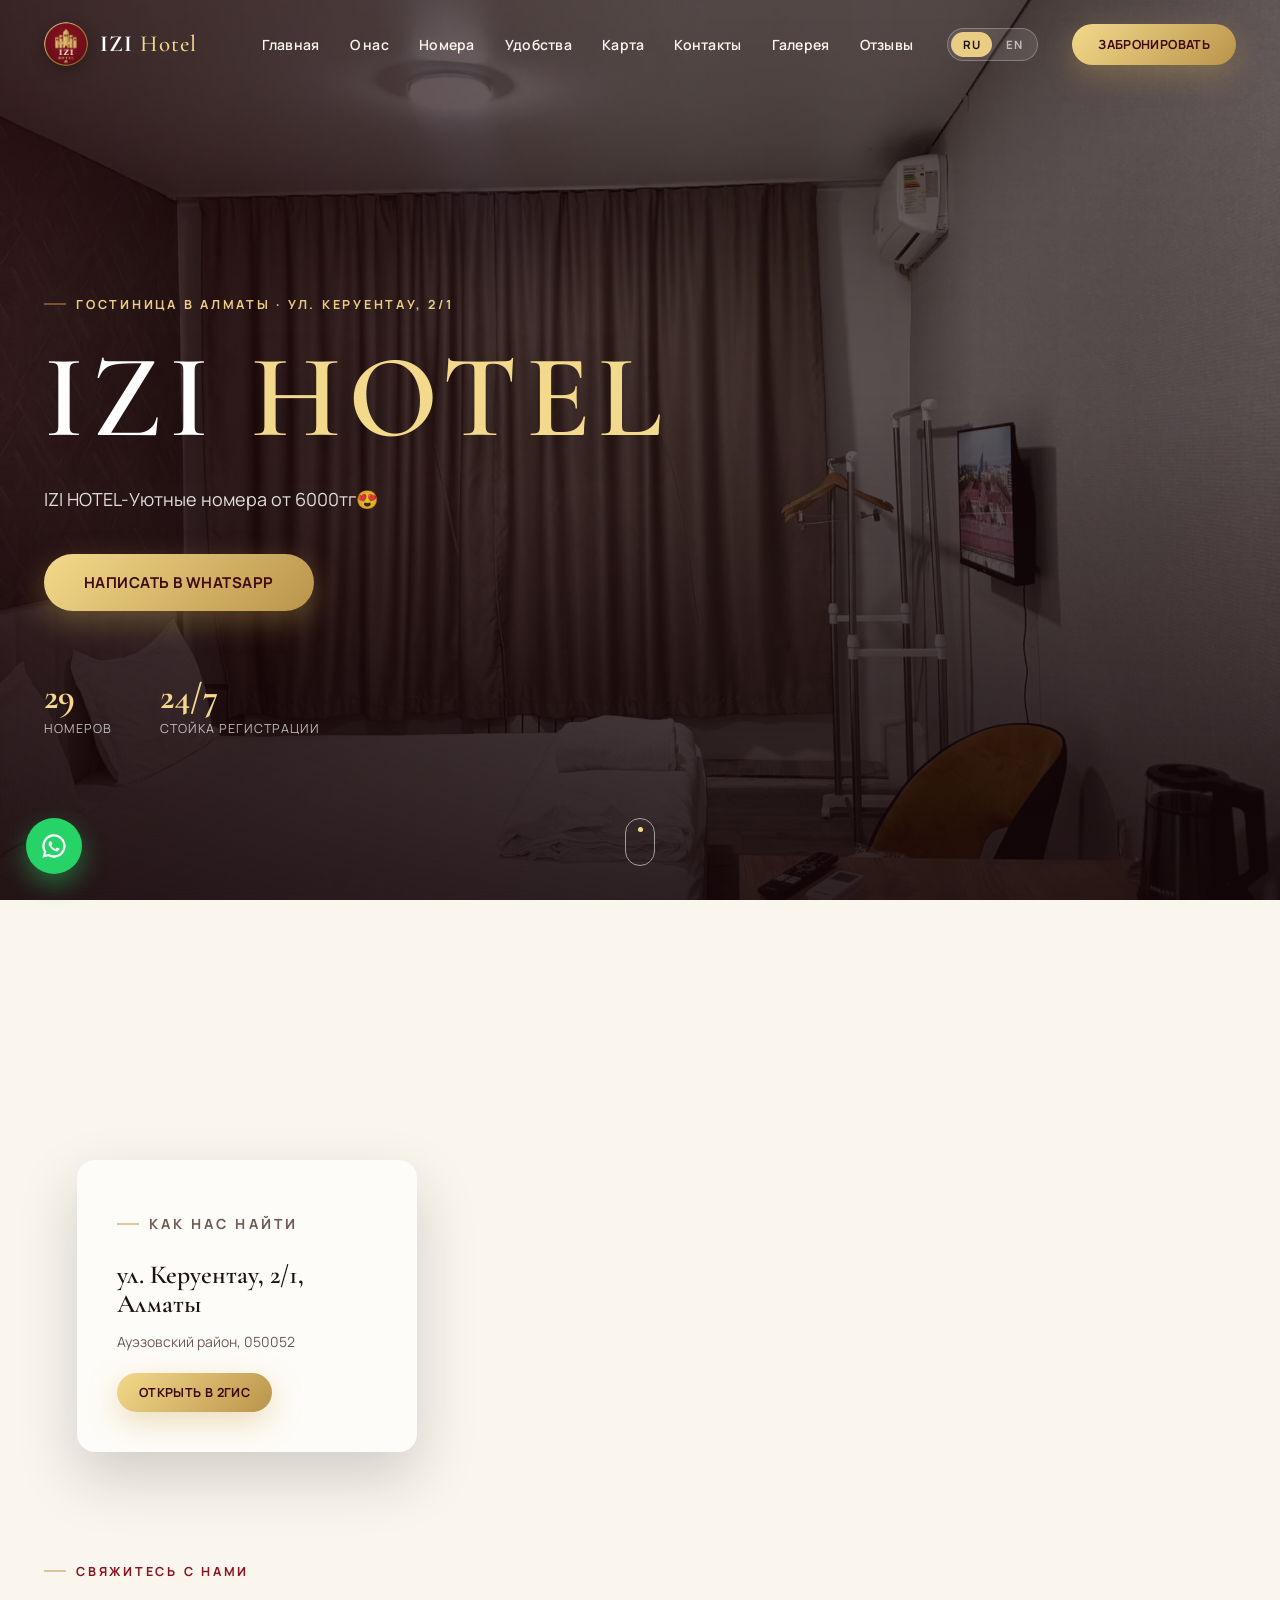
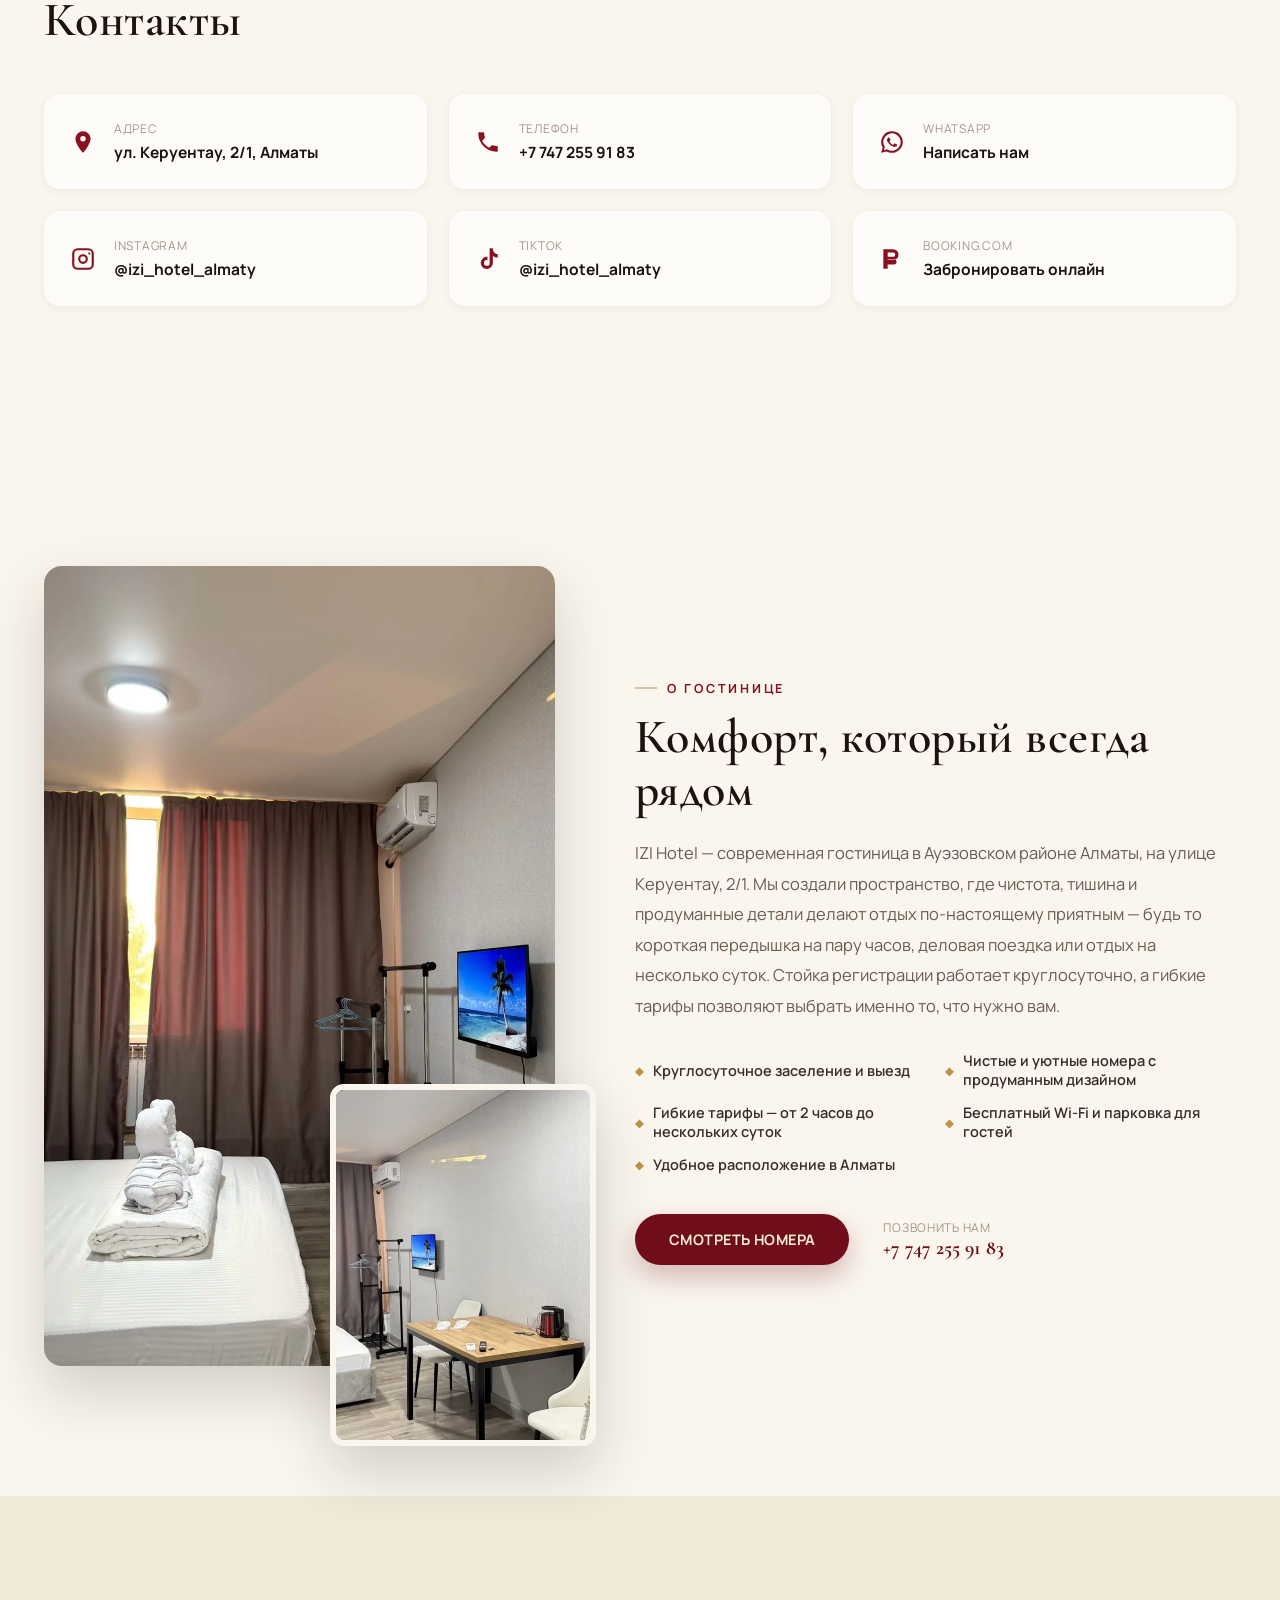
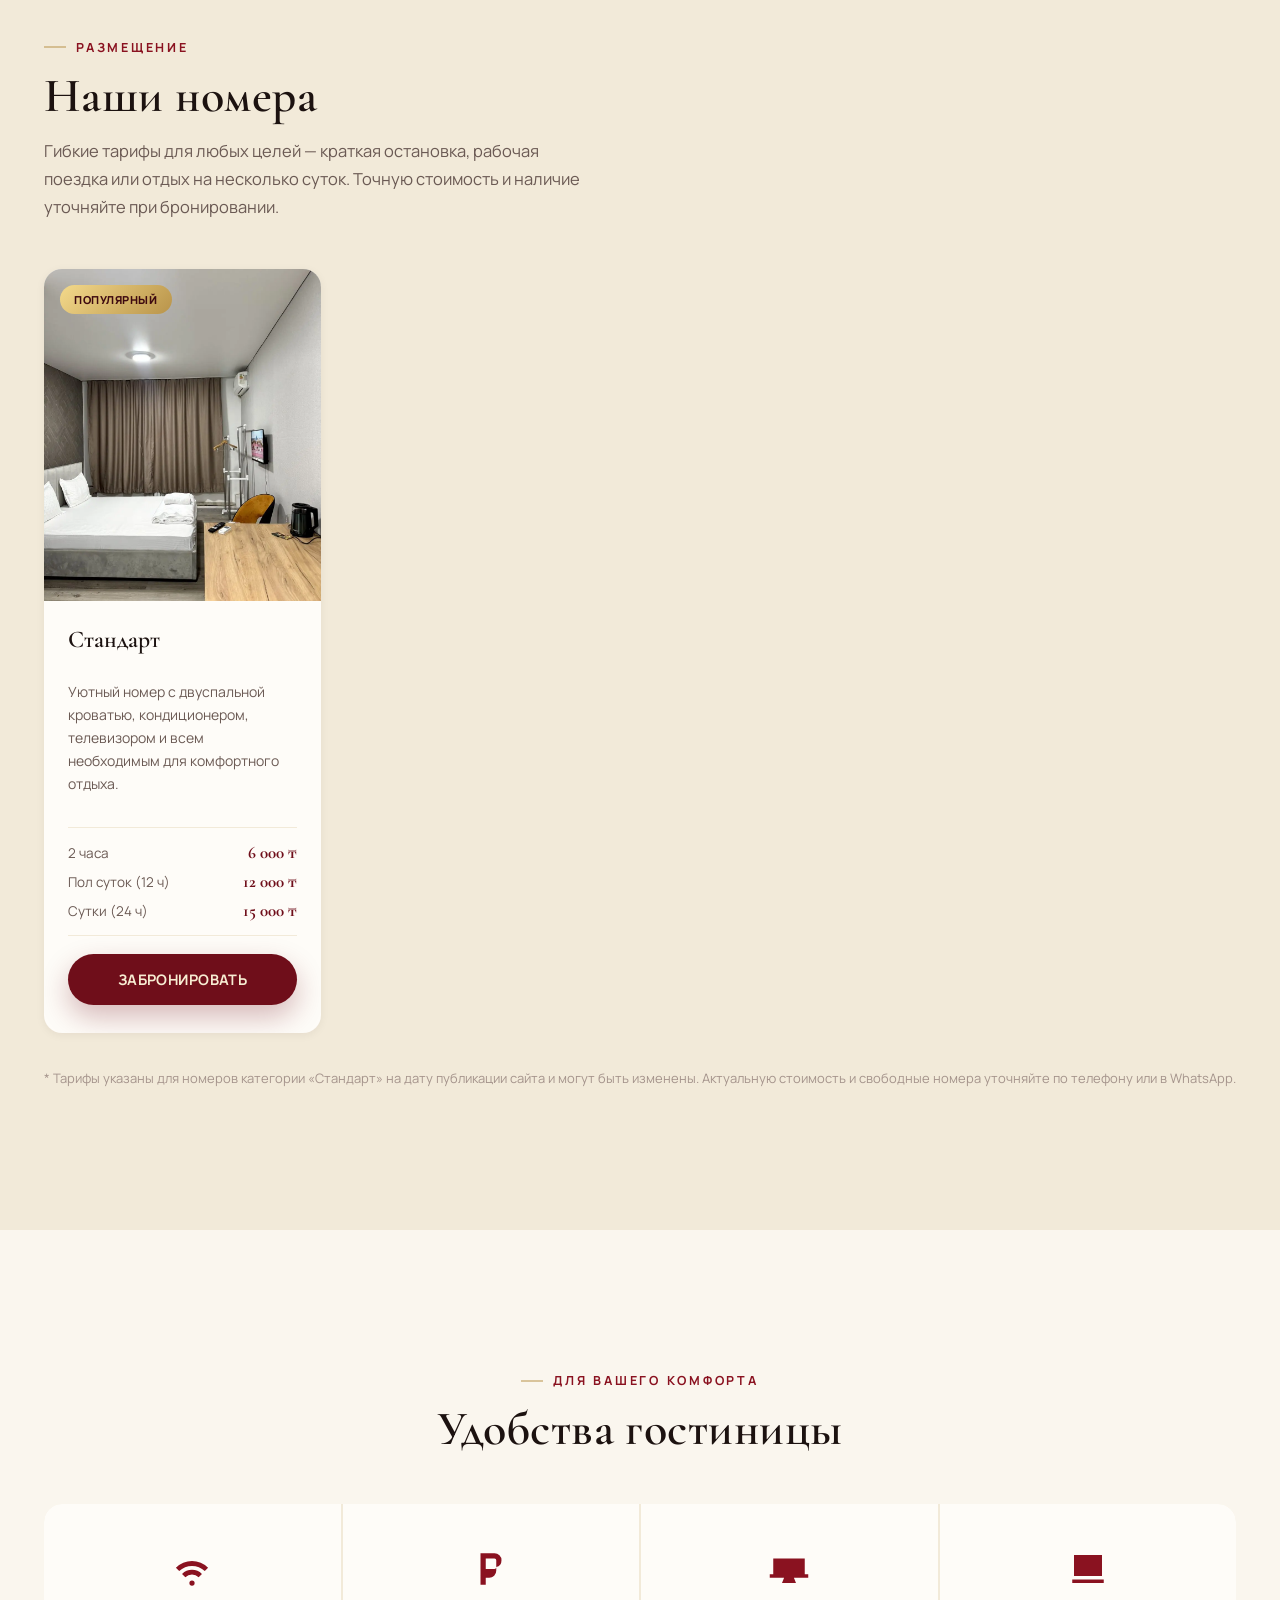
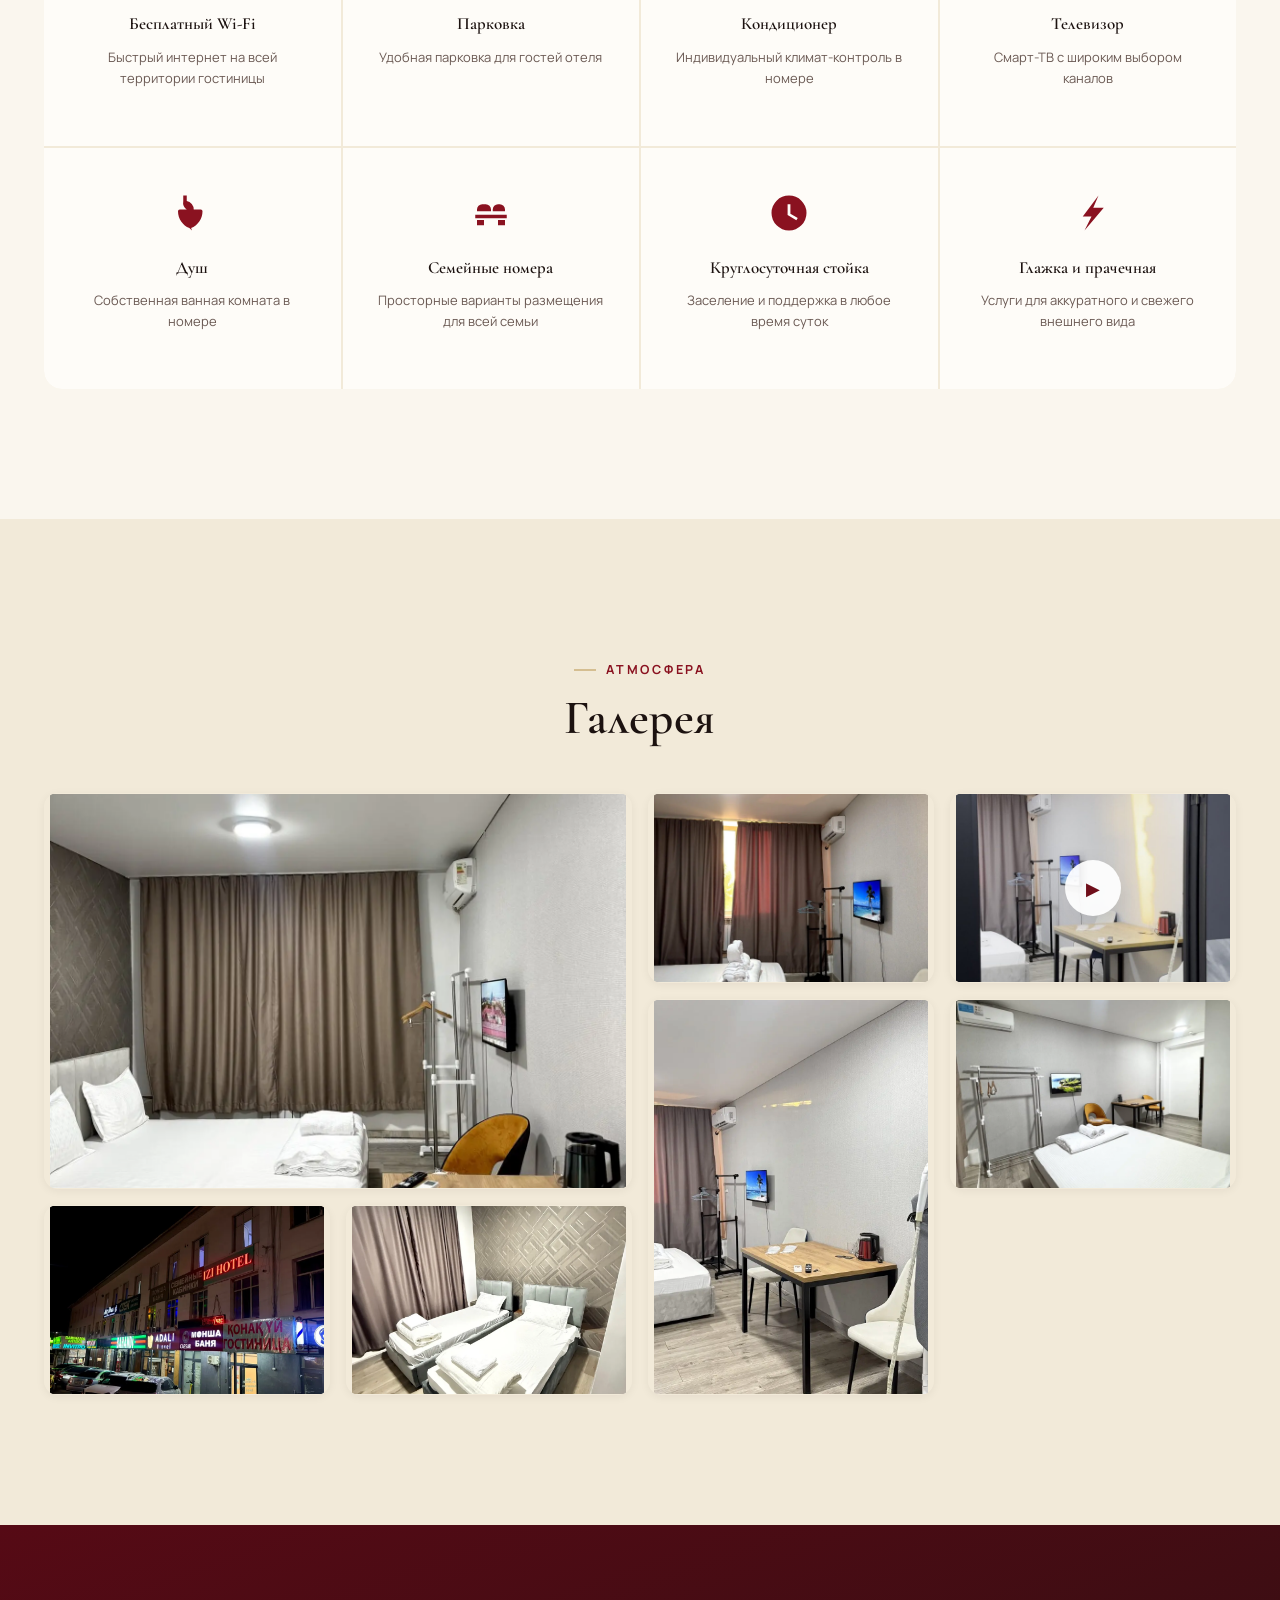
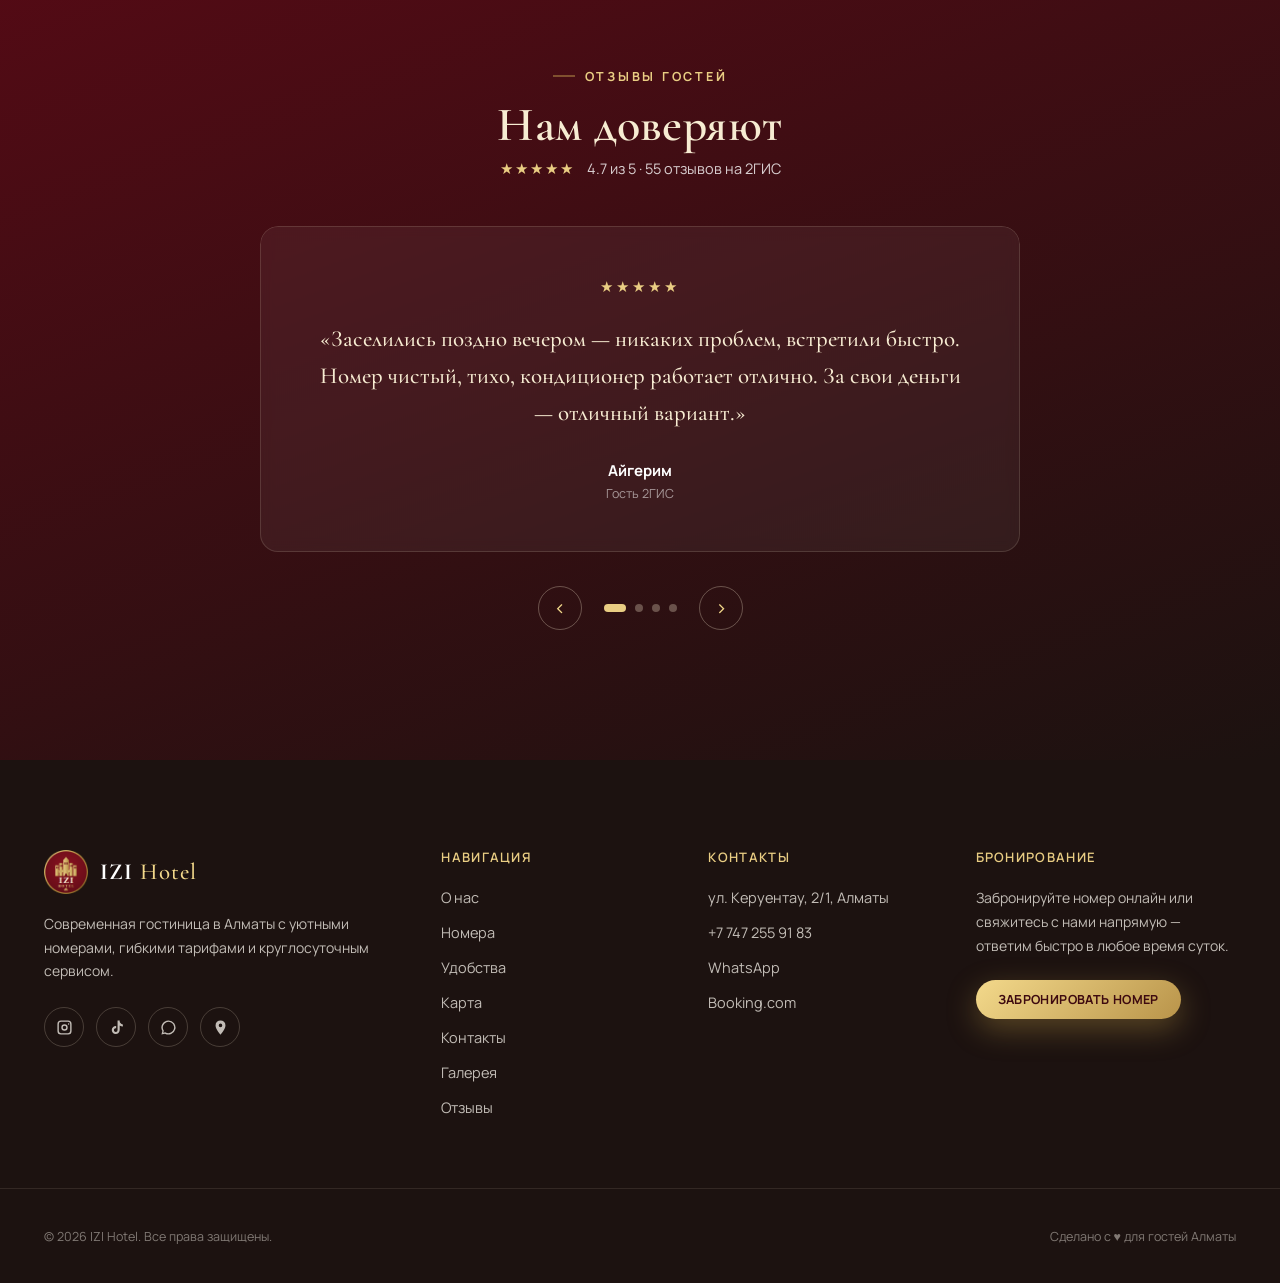
==== commit c1f30107: "Обновил сайт" ====
--- a/index.html
+++ b/index.html
@@ -84,16 +84,20 @@
 
     <nav class="nav" id="nav">
       <ul class="nav__list">
-        <li><a href="#home" class="nav__link">Главная</a></li>
-        <li><a href="#about" class="nav__link">О нас</a></li>
-        <li><a href="#rooms" class="nav__link">Номера</a></li>
-        <li><a href="#amenities" class="nav__link">Удобства</a></li>
-        <li><a href="#map" class="nav__link">Карта</a></li>
-        <li><a href="#contacts" class="nav__link">Контакты</a></li>
-        <li><a href="#gallery" class="nav__link">Галерея</a></li>
-        <li><a href="#reviews" class="nav__link">Отзывы</a></li>
+        <li><a href="#home" class="nav__link" data-i18n="nav.home">Главная</a></li>
+        <li><a href="#about" class="nav__link" data-i18n="nav.about">О нас</a></li>
+        <li><a href="#rooms" class="nav__link" data-i18n="nav.rooms">Номера</a></li>
+        <li><a href="#amenities" class="nav__link" data-i18n="nav.amenities">Удобства</a></li>
+        <li><a href="#map" class="nav__link" data-i18n="nav.map">Карта</a></li>
+        <li><a href="#contacts" class="nav__link" data-i18n="nav.contacts">Контакты</a></li>
+        <li><a href="#gallery" class="nav__link" data-i18n="nav.gallery">Галерея</a></li>
+        <li><a href="#reviews" class="nav__link" data-i18n="nav.reviews">Отзывы</a></li>
       </ul>
-      <a href="https://wa.me/77472559183?text=Здравствуйте!%20Хочу%20забронировать%20номер%20в%20IZI%20Hotel" target="_blank" rel="noopener" class="btn btn--gold btn--sm nav__cta">Забронировать</a>
+      <div class="lang-switch" id="langSwitch">
+        <button class="lang-switch__btn" data-lang="ru" aria-label="Русский">RU</button>
+        <button class="lang-switch__btn" data-lang="en" aria-label="English">EN</button>
+      </div>
+      <a href="https://wa.me/77472559183?text=Здравствуйте!%20Хочу%20забронировать%20номер%20в%20IZI%20Hotel" target="_blank" rel="noopener" class="btn btn--gold btn--sm nav__cta" data-i18n="nav.cta" data-href-ru="https://wa.me/77472559183?text=Здравствуйте!%20Хочу%20забронировать%20номер%20в%20IZI%20Hotel" data-href-en="https://wa.me/77472559183?text=Hello!%20I%20would%20like%20to%20book%20a%20room%20at%20IZI%20Hotel">Забронировать</a>
     </nav>
 
     <button class="burger" id="burger" aria-label="Открыть меню" aria-expanded="false" aria-controls="nav">
@@ -105,18 +109,22 @@
 <!-- Mobile menu overlay -->
 <div class="mobile-menu" id="mobileMenu">
   <ul class="mobile-menu__list">
-    <li><a href="#home" class="mobile-menu__link">Главная</a></li>
-    <li><a href="#about" class="mobile-menu__link">О нас</a></li>
-    <li><a href="#rooms" class="mobile-menu__link">Номера</a></li>
-    <li><a href="#amenities" class="mobile-menu__link">Удобства</a></li>
-    <li><a href="#map" class="mobile-menu__link">Карта</a></li>
-    <li><a href="#contacts" class="mobile-menu__link">Контакты</a></li>
-    <li><a href="#gallery" class="mobile-menu__link">Галерея</a></li>
-    <li><a href="#reviews" class="mobile-menu__link">Отзывы</a></li>
+    <li><a href="#home" class="mobile-menu__link" data-i18n="nav.home">Главная</a></li>
+    <li><a href="#about" class="mobile-menu__link" data-i18n="nav.about">О нас</a></li>
+    <li><a href="#rooms" class="mobile-menu__link" data-i18n="nav.rooms">Номера</a></li>
+    <li><a href="#amenities" class="mobile-menu__link" data-i18n="nav.amenities">Удобства</a></li>
+    <li><a href="#map" class="mobile-menu__link" data-i18n="nav.map">Карта</a></li>
+    <li><a href="#contacts" class="mobile-menu__link" data-i18n="nav.contacts">Контакты</a></li>
+    <li><a href="#gallery" class="mobile-menu__link" data-i18n="nav.gallery">Галерея</a></li>
+    <li><a href="#reviews" class="mobile-menu__link" data-i18n="nav.reviews">Отзывы</a></li>
   </ul>
+  <div class="lang-switch lang-switch--mobile" id="langSwitchMobile">
+    <button class="lang-switch__btn" data-lang="ru" aria-label="Русский">RU</button>
+    <button class="lang-switch__btn" data-lang="en" aria-label="English">EN</button>
+  </div>
   <div class="mobile-menu__contact">
     <a href="tel:+77472559183">+7 747 255 91 83</a>
-    <a href="https://wa.me/77472559183" target="_blank" rel="noopener" class="btn btn--gold">Написать в WhatsApp</a>
+    <a href="https://wa.me/77472559183" target="_blank" rel="noopener" class="btn btn--gold" data-i18n="hero.whatsapp">Написать в WhatsApp</a>
   </div>
 </div>
 
@@ -131,16 +139,16 @@
       <div class="hero__overlay"></div>
     </div>
     <div class="container hero__content" data-reveal>
-      <p class="eyebrow eyebrow--light">Гостиница в Алматы · ул. Керуентау, 2/1</p>
+      <p class="eyebrow eyebrow--light" data-i18n="hero.eyebrow">Гостиница в Алматы · ул. Керуентау, 2/1</p>
       <h1 class="hero__title">IZI <span>HOTEL</span></h1>
-      <p class="hero__subtitle">IZI HOTEL-Уютные номера от 6000тг😍</p>
+      <p class="hero__subtitle" data-i18n="hero.subtitle">IZI HOTEL-Уютные номера от 6000тг😍</p>
       <div class="hero__actions">
-        <a href="https://wa.me/77472559183?text=Здравствуйте!%20Хочу%20забронировать%20номер%20в%20IZI%20Hotel" target="_blank" rel="noopener" class="btn btn--gold btn--lg">Написать в WhatsApp</a>
+        <a href="https://wa.me/77472559183?text=Здравствуйте!%20Хочу%20забронировать%20номер%20в%20IZI%20Hotel" target="_blank" rel="noopener" class="btn btn--gold btn--lg" data-i18n="hero.whatsapp" data-href-ru="https://wa.me/77472559183?text=Здравствуйте!%20Хочу%20забронировать%20номер%20в%20IZI%20Hotel" data-href-en="https://wa.me/77472559183?text=Hello!%20I%20would%20like%20to%20book%20a%20room%20at%20IZI%20Hotel">Написать в WhatsApp</a>
       </div>
       <div class="hero__stats">
-        
-        <div class="hero__stat"><span>29</span><small>номеров</small></div>
-        <div class="hero__stat"><span>24/7</span><small>стойка регистрации</small></div>
+
+        <div class="hero__stat"><span>29</span><small data-i18n="hero.stat.rooms">номеров</small></div>
+        <div class="hero__stat"><span>24/7</span><small data-i18n="hero.stat.desk">стойка регистрации</small></div>
       </div>
     </div>
     <a href="#about" class="hero__scroll" aria-label="Прокрутить вниз"><span></span></a>
@@ -157,10 +165,10 @@
         referrerpolicy="no-referrer-when-downgrade" title="IZI Hotel на карте"></iframe>
     </div>
     <div class="map__card" data-reveal>
-      <p class="eyebrow">Как нас найти</p>
+      <p class="eyebrow" data-i18n="map.eyebrow">Как нас найти</p>
       <h3>ул. Керуентау, 2/1, Алматы</h3>
-      <p>Ауэзовский район, 050052</p>
-      <a href="https://2gis.kz/almaty/geo/70000001112716389" target="_blank" rel="noopener" class="btn btn--gold btn--sm">Открыть в 2ГИС</a>
+      <p data-i18n="map.district">Ауэзовский район, 050052</p>
+      <a href="https://2gis.kz/almaty/geo/70000001112716389" target="_blank" rel="noopener" class="btn btn--gold btn--sm" data-i18n="map.open2gis">Открыть в 2ГИС</a>
     </div>
   </section>
 
@@ -168,22 +176,22 @@
   <section class="contacts" id="contacts">
     <div class="container">
       <div class="section-head" data-reveal>
-        <p class="eyebrow">Свяжитесь с нами</p>
-        <h2 class="section-title">Контакты</h2>
+        <p class="eyebrow" data-i18n="contacts.eyebrow">Свяжитесь с нами</p>
+        <h2 class="section-title" data-i18n="contacts.title">Контакты</h2>
       </div>
 
       <div class="contacts__grid">
         <a class="contact-card" data-reveal href="https://2gis.kz/almaty/geo/70000001112716389" target="_blank" rel="noopener">
           <svg viewBox="0 0 24 24"><path d="M12 2a7 7 0 0 0-7 7c0 5.3 7 13 7 13s7-7.7 7-13a7 7 0 0 0-7-7zm0 9.5A2.5 2.5 0 1 1 12 6.5a2.5 2.5 0 0 1 0 5z"/></svg>
-          <div><span>Адрес</span><strong>ул. Керуентау, 2/1, Алматы</strong></div>
+          <div><span data-i18n="contacts.address">Адрес</span><strong>ул. Керуентау, 2/1, Алматы</strong></div>
         </a>
         <a class="contact-card" data-reveal href="tel:+77472559183">
           <svg viewBox="0 0 24 24"><path d="M6.6 10.8c1.4 2.8 3.8 5.1 6.6 6.6l2.2-2.2c.3-.3.7-.4 1-.2 1.1.4 2.3.6 3.6.6.6 0 1 .4 1 1V20c0 .6-.4 1-1 1C10.6 21 3 13.4 3 4c0-.6.4-1 1-1h3.5c.6 0 1 .4 1 1 0 1.3.2 2.5.6 3.6.1.4 0 .8-.2 1z"/></svg>
-          <div><span>Телефон</span><strong>+7 747 255 91 83</strong></div>
-        </a>
-        <a class="contact-card" data-reveal href="https://wa.me/77472559183?text=Здравствуйте!%20Хочу%20узнать%20о%20наличии%20номеров%20в%20IZI%20Hotel" target="_blank" rel="noopener">
+          <div><span data-i18n="contacts.phone">Телефон</span><strong>+7 747 255 91 83</strong></div>
+        </a>
+        <a class="contact-card" data-reveal href="https://wa.me/77472559183?text=Здравствуйте!%20Хочу%20узнать%20о%20наличии%20номеров%20в%20IZI%20Hotel" target="_blank" rel="noopener" data-i18n-href data-href-ru="https://wa.me/77472559183?text=Здравствуйте!%20Хочу%20узнать%20о%20наличии%20номеров%20в%20IZI%20Hotel" data-href-en="https://wa.me/77472559183?text=Hello!%20I%20would%20like%20to%20know%20about%20room%20availability%20at%20IZI%20Hotel">
           <svg viewBox="0 0 24 24"><path d="M12 2a10 10 0 0 0-8.6 15.1L2 22l5-1.3A10 10 0 1 0 12 2zm0 18a8 8 0 0 1-4.1-1.1l-.3-.2-3 .8.8-2.9-.2-.3A8 8 0 1 1 12 20zm4.4-5.9c-.2-.1-1.4-.7-1.6-.8-.2-.1-.4-.1-.5.1-.2.2-.6.8-.8 1-.1.2-.3.2-.5.1-.2-.1-1-.4-1.9-1.2-.7-.6-1.2-1.4-1.3-1.6-.1-.2 0-.4.1-.5l.4-.4c.1-.1.2-.3.2-.4.1-.2 0-.3 0-.4l-.7-1.7c-.2-.4-.4-.4-.5-.4h-.5c-.2 0-.4.1-.6.3-.2.2-.8.8-.8 1.9s.8 2.2 1 2.4c.1.2 1.6 2.5 3.9 3.5.5.2 1 .4 1.3.5.5.2 1 .1 1.4-.1.4-.2 1.4-.6 1.6-1.1.2-.5.2-1 .1-1.1-.1-.1-.2-.2-.4-.3z"/></svg>
-          <div><span>WhatsApp</span><strong>Написать нам</strong></div>
+          <div><span>WhatsApp</span><strong data-i18n="contacts.whatsapp">Написать нам</strong></div>
         </a>
         <a class="contact-card" data-reveal href="https://www.instagram.com/izi_hotel_almaty?utm_source=qr" target="_blank" rel="noopener">
           <svg viewBox="0 0 24 24"><path d="M7 2h10a5 5 0 0 1 5 5v10a5 5 0 0 1-5 5H7a5 5 0 0 1-5-5V7a5 5 0 0 1 5-5zm0 2a3 3 0 0 0-3 3v10a3 3 0 0 0 3 3h10a3 3 0 0 0 3-3V7a3 3 0 0 0-3-3zm5 3.5a4.5 4.5 0 1 1 0 9 4.5 4.5 0 0 1 0-9zm0 2a2.5 2.5 0 1 0 0 5 2.5 2.5 0 0 0 0-5zM17.8 6a1 1 0 1 1 0 2 1 1 0 0 1 0-2z"/></svg>
@@ -195,7 +203,7 @@
         </a>
         <a class="contact-card" data-reveal href="https://www.booking.com/hotel/kz/izi-on-zhandosova.ru.html?aid=898224&app_hotel_id=16019288&checkin=2026-07-24&checkout=2026-07-25&from_sn=ios&group_adults=2&group_children=0&label=hotel_details-TslQ9aU%401784840712&no_rooms=1&req_adults=2&req_children=0&room1=A%2CA%2C" target="_blank" rel="noopener">
           <svg viewBox="0 0 24 24"><path d="M4 3h9a5 5 0 0 1 0 10H8v8H4zm4 3v4h5a2 2 0 0 0 0-4zm0 6.5V17h6a2.25 2.25 0 0 0 0-4.5z"/></svg>
-          <div><span>Booking.com</span><strong>Забронировать онлайн</strong></div>
+          <div><span>Booking.com</span><strong data-i18n="contacts.bookonline">Забронировать онлайн</strong></div>
         </a>
       </div>
     </div>
@@ -222,9 +230,9 @@
       </div>
 
       <div class="about__content" data-reveal>
-        <p class="eyebrow">О гостинице</p>
-        <h2 class="section-title">Комфорт, который всегда рядом</h2>
-        <p class="about__text">
+        <p class="eyebrow" data-i18n="about.eyebrow">О гостинице</p>
+        <h2 class="section-title" data-i18n="about.title">Комфорт, который всегда рядом</h2>
+        <p class="about__text" data-i18n="about.text">
           IZI Hotel — современная гостиница в Ауэзовском районе Алматы, на улице Керуентау, 2/1.
           Мы создали пространство, где чистота, тишина и продуманные детали делают отдых
           по-настоящему приятным — будь то короткая передышка на пару часов, деловая поездка
@@ -233,17 +241,17 @@
         </p>
 
         <ul class="about__points">
-          <li><span class="about__point-icon">◆</span> Круглосуточное заселение и выезд</li>
-          <li><span class="about__point-icon">◆</span> Чистые и уютные номера с продуманным дизайном</li>
-          <li><span class="about__point-icon">◆</span> Гибкие тарифы — от 2 часов до нескольких суток</li>
-          <li><span class="about__point-icon">◆</span> Бесплатный Wi-Fi и парковка для гостей</li>
-          <li><span class="about__point-icon">◆</span> Удобное расположение в Алматы</li>
+          <li><span class="about__point-icon">◆</span> <span data-i18n="about.point1">Круглосуточное заселение и выезд</span></li>
+          <li><span class="about__point-icon">◆</span> <span data-i18n="about.point2">Чистые и уютные номера с продуманным дизайном</span></li>
+          <li><span class="about__point-icon">◆</span> <span data-i18n="about.point3">Гибкие тарифы — от 2 часов до нескольких суток</span></li>
+          <li><span class="about__point-icon">◆</span> <span data-i18n="about.point4">Бесплатный Wi-Fi и парковка для гостей</span></li>
+          <li><span class="about__point-icon">◆</span> <span data-i18n="about.point5">Удобное расположение в Алматы</span></li>
         </ul>
 
         <div class="about__cta">
-          <a href="#rooms" class="btn btn--primary">Смотреть номера</a>
+          <a href="#rooms" class="btn btn--primary" data-i18n="about.viewrooms">Смотреть номера</a>
           <a href="tel:+77472559183" class="about__phone">
-            <span>Позвонить нам</span>
+            <span data-i18n="about.callus">Позвонить нам</span>
             <strong>+7 747 255 91 83</strong>
           </a>
         </div>
@@ -255,9 +263,9 @@
   <section class="rooms" id="rooms">
     <div class="container">
       <div class="section-head" data-reveal>
-        <p class="eyebrow">Размещение</p>
-        <h2 class="section-title">Наши номера</h2>
-        <p class="section-sub">Гибкие тарифы для любых целей — краткая остановка, рабочая поездка или отдых на несколько суток. Точную стоимость и наличие уточняйте при бронировании.</p>
+        <p class="eyebrow" data-i18n="rooms.eyebrow">Размещение</p>
+        <h2 class="section-title" data-i18n="rooms.title">Наши номера</h2>
+        <p class="section-sub" data-i18n="rooms.subtitle">Гибкие тарифы для любых целей — краткая остановка, рабочая поездка или отдых на несколько суток. Точную стоимость и наличие уточняйте при бронировании.</p>
       </div>
 
       <div class="rooms__grid">
@@ -268,23 +276,23 @@
               <source srcset="assets/img/optimized/room-standard.webp" type="image/webp">
               <img src="assets/img/optimized/room-standard.jpg" alt="Стандартный номер IZI Hotel" loading="lazy" width="600" height="720">
             </picture>
-            <span class="room-card__tag">Популярный</span>
+            <span class="room-card__tag" data-i18n="rooms.popular">Популярный</span>
           </div>
           <div class="room-card__body">
-            <h3>Стандарт</h3>
-            <p>Уютный номер с двуспальной кроватью, кондиционером, телевизором и всем необходимым для комфортного отдыха.</p>
+            <h3 data-i18n="rooms.standard.name">Стандарт</h3>
+            <p data-i18n="rooms.standard.desc">Уютный номер с двуспальной кроватью, кондиционером, телевизором и всем необходимым для комфортного отдыха.</p>
             <div class="room-card__prices">
-              <div><span>2 часа</span><strong>6 000 ₸</strong></div>
-              <div><span>Пол суток (12 ч)</span><strong>12 000 ₸</strong></div>
-              <div><span>Сутки (24 ч)</span><strong>15 000 ₸</strong></div>
+              <div><span data-i18n="rooms.price.2h">2 часа</span><strong>6 000 ₸</strong></div>
+              <div><span data-i18n="rooms.price.12h">Пол суток (12 ч)</span><strong>12 000 ₸</strong></div>
+              <div><span data-i18n="rooms.price.24h">Сутки (24 ч)</span><strong>15 000 ₸</strong></div>
             </div>
-            <a href="https://wa.me/77472559183?text=Здравствуйте!%20Хочу%20забронировать%20номер%20%22Стандарт%22" target="_blank" rel="noopener" class="btn btn--primary btn--block">Забронировать</a>
+            <a href="https://wa.me/77472559183?text=Здравствуйте!%20Хочу%20забронировать%20номер%20%22Стандарт%22" target="_blank" rel="noopener" class="btn btn--primary btn--block" data-i18n="rooms.book" data-href-ru="https://wa.me/77472559183?text=Здравствуйте!%20Хочу%20забронировать%20номер%20%22Стандарт%22" data-href-en="https://wa.me/77472559183?text=Hello!%20I%20would%20like%20to%20book%20the%20%22Standard%22%20room">Забронировать</a>
           </div>
         </article>
 
       </div>
 
-      <p class="rooms__note">* Тарифы указаны для номеров категории «Стандарт» на дату публикации сайта и могут быть изменены. Актуальную стоимость и свободные номера уточняйте по телефону или в WhatsApp.</p>
+      <p class="rooms__note" data-i18n="rooms.note">* Тарифы указаны для номеров категории «Стандарт» на дату публикации сайта и могут быть изменены. Актуальную стоимость и свободные номера уточняйте по телефону или в WhatsApp.</p>
     </div>
   </section>
 
@@ -292,50 +300,50 @@
   <section class="amenities" id="amenities">
     <div class="container">
       <div class="section-head section-head--center" data-reveal>
-        <p class="eyebrow">Для вашего комфорта</p>
-        <h2 class="section-title">Удобства гостиницы</h2>
+        <p class="eyebrow" data-i18n="amenities.eyebrow">Для вашего комфорта</p>
+        <h2 class="section-title" data-i18n="amenities.title">Удобства гостиницы</h2>
       </div>
 
       <div class="amenities__grid">
         <div class="amenity" data-reveal>
           <svg viewBox="0 0 24 24" class="amenity__icon"><path d="M12 18.5a1.5 1.5 0 1 1 0 3 1.5 1.5 0 0 1 0-3zM6.3 14.8a8 8 0 0 1 11.4 0l-1.9 1.9a5.5 5.5 0 0 0-7.6 0zM2.8 11.3a13 13 0 0 1 18.4 0l-1.9 1.9a10.5 10.5 0 0 0-14.6 0z"/></svg>
-          <h3>Бесплатный Wi-Fi</h3>
-          <p>Быстрый интернет на всей территории гостиницы</p>
+          <h3 data-i18n="amenities.wifi.title">Бесплатный Wi-Fi</h3>
+          <p data-i18n="amenities.wifi.desc">Быстрый интернет на всей территории гостиницы</p>
         </div>
         <div class="amenity" data-reveal>
           <svg viewBox="0 0 24 24" class="amenity__icon"><path d="M6 3h8a4 4 0 0 1 4 4 4 4 0 0 1-3 3.9V13a4 4 0 0 1-4 4H9v4H6zm3 3v6h5a1 1 0 0 0 1-1V7a1 1 0 0 0-1-1z"/></svg>
-          <h3>Парковка</h3>
-          <p>Удобная парковка для гостей отеля</p>
+          <h3 data-i18n="amenities.parking.title">Парковка</h3>
+          <p data-i18n="amenities.parking.desc">Удобная парковка для гостей отеля</p>
         </div>
         <div class="amenity" data-reveal>
           <svg viewBox="0 0 24 24" class="amenity__icon"><path d="M3 6h18v9H3zM1 15h22v2H1zM8 20l1.2-3h5.6L16 20z"/></svg>
-          <h3>Кондиционер</h3>
-          <p>Индивидуальный климат-контроль в номере</p>
+          <h3 data-i18n="amenities.ac.title">Кондиционер</h3>
+          <p data-i18n="amenities.ac.desc">Индивидуальный климат-контроль в номере</p>
         </div>
         <div class="amenity" data-reveal>
           <svg viewBox="0 0 24 24" class="amenity__icon"><path d="M4 4h16v12H4zm-1 14h18v2H3zm5-11h6v6H8z"/></svg>
-          <h3>Телевизор</h3>
-          <p>Смарт-ТВ с широким выбором каналов</p>
+          <h3 data-i18n="amenities.tv.title">Телевизор</h3>
+          <p data-i18n="amenities.tv.desc">Смарт-ТВ с широким выбором каналов</p>
         </div>
         <div class="amenity" data-reveal>
           <svg viewBox="0 0 24 24" class="amenity__icon"><path d="M7 2h2v3.1A5 5 0 0 1 13 10h4a1 1 0 0 1 1 1c0 4.4-2.7 8.1-6.5 9.6L12 22l-1.5-1.4C6.7 19.1 4 15.4 4 11a1 1 0 0 1 1-1h4A5 5 0 0 1 7 5.1z"/></svg>
-          <h3>Душ</h3>
-          <p>Собственная ванная комната в номере</p>
+          <h3 data-i18n="amenities.shower.title">Душ</h3>
+          <p data-i18n="amenities.shower.desc">Собственная ванная комната в номере</p>
         </div>
         <div class="amenity" data-reveal>
           <svg viewBox="0 0 24 24" class="amenity__icon"><path d="M4 10a3 3 0 0 1 3-3h2a3 3 0 0 1 3 3v1H4zm9 1v-1a3 3 0 0 1 3-3h1a3 3 0 0 1 3 3v1zM3 13h18v2H3zm1 3h4v3H4zm12 0h4v3h-4z"/></svg>
-          <h3>Семейные номера</h3>
-          <p>Просторные варианты размещения для всей семьи</p>
+          <h3 data-i18n="amenities.family.title">Семейные номера</h3>
+          <p data-i18n="amenities.family.desc">Просторные варианты размещения для всей семьи</p>
         </div>
         <div class="amenity" data-reveal>
           <svg viewBox="0 0 24 24" class="amenity__icon"><path d="M12 2a10 10 0 1 0 0 20 10 10 0 0 0 0-20zm.8 5v5.4l4.2 2.5-.8 1.3-5-3V7z"/></svg>
-          <h3>Круглосуточная стойка</h3>
-          <p>Заселение и поддержка в любое время суток</p>
+          <h3 data-i18n="amenities.desk.title">Круглосуточная стойка</h3>
+          <p data-i18n="amenities.desk.desc">Заселение и поддержка в любое время суток</p>
         </div>
         <div class="amenity" data-reveal>
           <svg viewBox="0 0 24 24" class="amenity__icon"><path d="M18 2l-9 12h5l-4 8 11-13h-6z"/></svg>
-          <h3>Глажка и прачечная</h3>
-          <p>Услуги для аккуратного и свежего внешнего вида</p>
+          <h3 data-i18n="amenities.laundry.title">Глажка и прачечная</h3>
+          <p data-i18n="amenities.laundry.desc">Услуги для аккуратного и свежего внешнего вида</p>
         </div>
       </div>
     </div>
@@ -346,8 +354,8 @@
   <section class="gallery" id="gallery">
     <div class="container">
       <div class="section-head section-head--center" data-reveal>
-        <p class="eyebrow">Атмосфера</p>
-        <h2 class="section-title">Галерея</h2>
+        <p class="eyebrow" data-i18n="gallery.eyebrow">Атмосфера</p>
+        <h2 class="section-title" data-i18n="gallery.title">Галерея</h2>
       </div>
 
       <div class="gallery__grid" id="galleryGrid">
@@ -385,11 +393,11 @@
   <section class="reviews" id="reviews">
     <div class="container">
       <div class="section-head section-head--center" data-reveal>
-        <p class="eyebrow eyebrow--light">Отзывы гостей</p>
-        <h2 class="section-title section-title--light">Нам доверяют</h2>
+        <p class="eyebrow eyebrow--light" data-i18n="reviews.eyebrow">Отзывы гостей</p>
+        <h2 class="section-title section-title--light" data-i18n="reviews.title">Нам доверяют</h2>
         <div class="reviews__rating">
           <span class="reviews__stars">★★★★★</span>
-          <span>4.7 из 5 · 55 отзывов на 2ГИС</span>
+          <span data-i18n="reviews.rating">4.7 из 5 · 55 отзывов на 2ГИС</span>
         </div>
       </div>
 
@@ -397,23 +405,23 @@
         <div class="reviews__track" id="reviewsTrack">
           <article class="review-card">
             <span class="review-card__stars">★★★★★</span>
-            <p>«Заселились поздно вечером — никаких проблем, встретили быстро. Номер чистый, тихо, кондиционер работает отлично. За свои деньги — отличный вариант.»</p>
-            <div class="review-card__author"><strong>Айгерим</strong><span>Гость 2ГИС</span></div>
+            <p data-i18n="reviews.1.text">«Заселились поздно вечером — никаких проблем, встретили быстро. Номер чистый, тихо, кондиционер работает отлично. За свои деньги — отличный вариант.»</p>
+            <div class="review-card__author"><strong>Айгерим</strong><span data-i18n="reviews.1.source">Гость 2ГИС</span></div>
           </article>
           <article class="review-card">
             <span class="review-card__stars">★★★★★</span>
-            <p>«Останавливались на пол суток по пути в командировку. Всё аккуратно и по-домашнему: свежее бельё, приятный ремонт, удобная парковка рядом.»</p>
-            <div class="review-card__author"><strong>Данияр</strong><span>Гость Booking.com</span></div>
+            <p data-i18n="reviews.2.text">«Останавливались на пол суток по пути в командировку. Всё аккуратно и по-домашнему: свежее бельё, приятный ремонт, удобная парковка рядом.»</p>
+            <div class="review-card__author"><strong>Данияр</strong><span data-i18n="reviews.2.source">Гость Booking.com</span></div>
           </article>
           <article class="review-card">
             <span class="review-card__stars">★★★★★</span>
-            <p>«Хороший Wi-Fi, тепло и уютно. Стойка регистрации работает круглосуточно — заселились без проблем, хотя приехали за полночь.»</p>
-            <div class="review-card__author"><strong>Мария</strong><span>Гость 2ГИС</span></div>
+            <p data-i18n="reviews.3.text">«Хороший Wi-Fi, тепло и уютно. Стойка регистрации работает круглосуточно — заселились без проблем, хотя приехали за полночь.»</p>
+            <div class="review-card__author"><strong>Мария</strong><span data-i18n="reviews.3.source">Гость 2ГИС</span></div>
           </article>
           <article class="review-card">
             <span class="review-card__stars">★★★★★</span>
-            <p>«Бронировали номер № 27 — очень понравился: светлый, тихий, с удобной рабочей зоной. Обязательно вернёмся ещё.»</p>
-            <div class="review-card__author"><strong>Тимур</strong><span>Гость Booking.com</span></div>
+            <p data-i18n="reviews.4.text">«Бронировали номер № 27 — очень понравился: светлый, тихий, с удобной рабочей зоной. Обязательно вернёмся ещё.»</p>
+            <div class="review-card__author"><strong>Тимур</strong><span data-i18n="reviews.4.source">Гость Booking.com</span></div>
           </article>
         </div>
         <div class="reviews__controls">
@@ -435,7 +443,7 @@
         <img src="assets/img/logo-96.png" alt="IZI Hotel" width="44" height="44">
         <span class="brand__text">IZI <em>Hotel</em></span>
       </a>
-      <p>Современная гостиница в Алматы с уютными номерами, гибкими тарифами и круглосуточным сервисом.</p>
+      <p data-i18n="footer.tagline">Современная гостиница в Алматы с уютными номерами, гибкими тарифами и круглосуточным сервисом.</p>
       <div class="footer__social">
         <a href="https://www.instagram.com/izi_hotel_almaty?utm_source=qr" target="_blank" rel="noopener" aria-label="Instagram">
           <svg viewBox="0 0 24 24"><path d="M7 2h10a5 5 0 0 1 5 5v10a5 5 0 0 1-5 5H7a5 5 0 0 1-5-5V7a5 5 0 0 1 5-5zm0 2a3 3 0 0 0-3 3v10a3 3 0 0 0 3 3h10a3 3 0 0 0 3-3V7a3 3 0 0 0-3-3zm5 3.5a4.5 4.5 0 1 1 0 9 4.5 4.5 0 0 1 0-9zm0 2a2.5 2.5 0 1 0 0 5 2.5 2.5 0 0 0 0-5zM17.8 6a1 1 0 1 1 0 2 1 1 0 0 1 0-2z"/></svg>
@@ -453,20 +461,20 @@
     </div>
 
     <div class="footer__col">
-      <h4>Навигация</h4>
+      <h4 data-i18n="footer.nav.title">Навигация</h4>
       <ul>
-        <li><a href="#about">О нас</a></li>
-        <li><a href="#rooms">Номера</a></li>
-        <li><a href="#amenities">Удобства</a></li>
-        <li><a href="#map">Карта</a></li>
-        <li><a href="#contacts">Контакты</a></li>
-        <li><a href="#gallery">Галерея</a></li>
-        <li><a href="#reviews">Отзывы</a></li>
+        <li><a href="#about" data-i18n="nav.about">О нас</a></li>
+        <li><a href="#rooms" data-i18n="nav.rooms">Номера</a></li>
+        <li><a href="#amenities" data-i18n="nav.amenities">Удобства</a></li>
+        <li><a href="#map" data-i18n="nav.map">Карта</a></li>
+        <li><a href="#contacts" data-i18n="nav.contacts">Контакты</a></li>
+        <li><a href="#gallery" data-i18n="nav.gallery">Галерея</a></li>
+        <li><a href="#reviews" data-i18n="nav.reviews">Отзывы</a></li>
       </ul>
     </div>
 
     <div class="footer__col">
-      <h4>Контакты</h4>
+      <h4 data-i18n="footer.contacts.title">Контакты</h4>
       <ul>
         <li><a href="https://2gis.kz/almaty/geo/70000001112716389" target="_blank" rel="noopener">ул. Керуентау, 2/1, Алматы</a></li>
         <li><a href="tel:+77472559183">+7 747 255 91 83</a></li>
@@ -476,16 +484,16 @@
     </div>
 
     <div class="footer__col">
-      <h4>Бронирование</h4>
-      <p class="footer__note">Забронируйте номер онлайн или свяжитесь с нами напрямую — ответим быстро в любое время суток.</p>
-      <a href="https://wa.me/77472559183?text=Здравствуйте!%20Хочу%20забронировать%20номер%20в%20IZI%20Hotel" target="_blank" rel="noopener" class="btn btn--gold btn--sm">Забронировать номер</a>
+      <h4 data-i18n="footer.booking.title">Бронирование</h4>
+      <p class="footer__note" data-i18n="footer.booking.note">Забронируйте номер онлайн или свяжитесь с нами напрямую — ответим быстро в любое время суток.</p>
+      <a href="https://wa.me/77472559183?text=Здравствуйте!%20Хочу%20забронировать%20номер%20в%20IZI%20Hotel" target="_blank" rel="noopener" class="btn btn--gold btn--sm" data-i18n="footer.booking.cta" data-href-ru="https://wa.me/77472559183?text=Здравствуйте!%20Хочу%20забронировать%20номер%20в%20IZI%20Hotel" data-href-en="https://wa.me/77472559183?text=Hello!%20I%20would%20like%20to%20book%20a%20room%20at%20IZI%20Hotel">Забронировать номер</a>
     </div>
   </div>
 
   <div class="footer__bottom">
     <div class="container footer__bottom-inner">
-      <p>© <span id="year"></span> IZI Hotel. Все права защищены.</p>
-      <p>Сделано с ♥ для гостей Алматы</p>
+      <p>© <span id="year"></span> <span data-i18n="footer.rights">IZI Hotel. Все права защищены.</span></p>
+      <p data-i18n="footer.madewith">Сделано с ♥ для гостей Алматы</p>
     </div>
   </div>
 </footer>
--- a/css/styles.css
+++ b/css/styles.css
@@ -53,7 +53,11 @@
 svg{ fill:currentColor; }
 .container{ width:100%; max-width:1240px; margin:0 auto; padding:0 24px; }
 
-h1,h2,h3,h4{ font-family:var(--font-display); color:var(--ink-900); margin:0; line-height:1.1; font-weight:600; }
+h1,h2,h3,h4{ font-family:var(--font-display);
+   color:var(--ink-900); 
+   margin:0; 
+   line-height:1.1; 
+   font-weight:600; }
 
 ::selection{ background:var(--gold-300); color:var(--ink-900); }
 
@@ -189,6 +193,18 @@
 .nav__link:hover::after{ width:100%; }
 .nav__cta{ padding:12px 26px; font-size:12.5px; }
 
+.lang-switch{ display:flex; align-items:center; gap:2px; background:rgba(255,255,255,.1); border:1px solid rgba(255,255,255,.25); border-radius:20px; padding:3px; }
+.lang-switch__btn{
+  border:0; background:transparent; cursor:pointer; padding:5px 12px; border-radius:16px;
+  font-size:11.5px; font-weight:700; letter-spacing:.04em; color:#fdf7ea; opacity:.65;
+  transition:background .3s ease, color .3s ease, opacity .3s ease;
+}
+.lang-switch__btn.is-active{ background:var(--gold-300); color:var(--ink-900); opacity:1; }
+.header.is-scrolled .lang-switch{ border-color:rgba(0,0,0,.12); background:rgba(0,0,0,.05); }
+.header.is-scrolled .lang-switch__btn{ color:var(--ink-700); }
+.header.is-scrolled .lang-switch__btn.is-active{ background:var(--gold-300); color:var(--ink-900); }
+.lang-switch--mobile{ margin:0 0 8px; }
+
 .burger{
   display:none; flex-direction:column; justify-content:center; gap:5px;
   width:42px; height:42px; z-index:600;
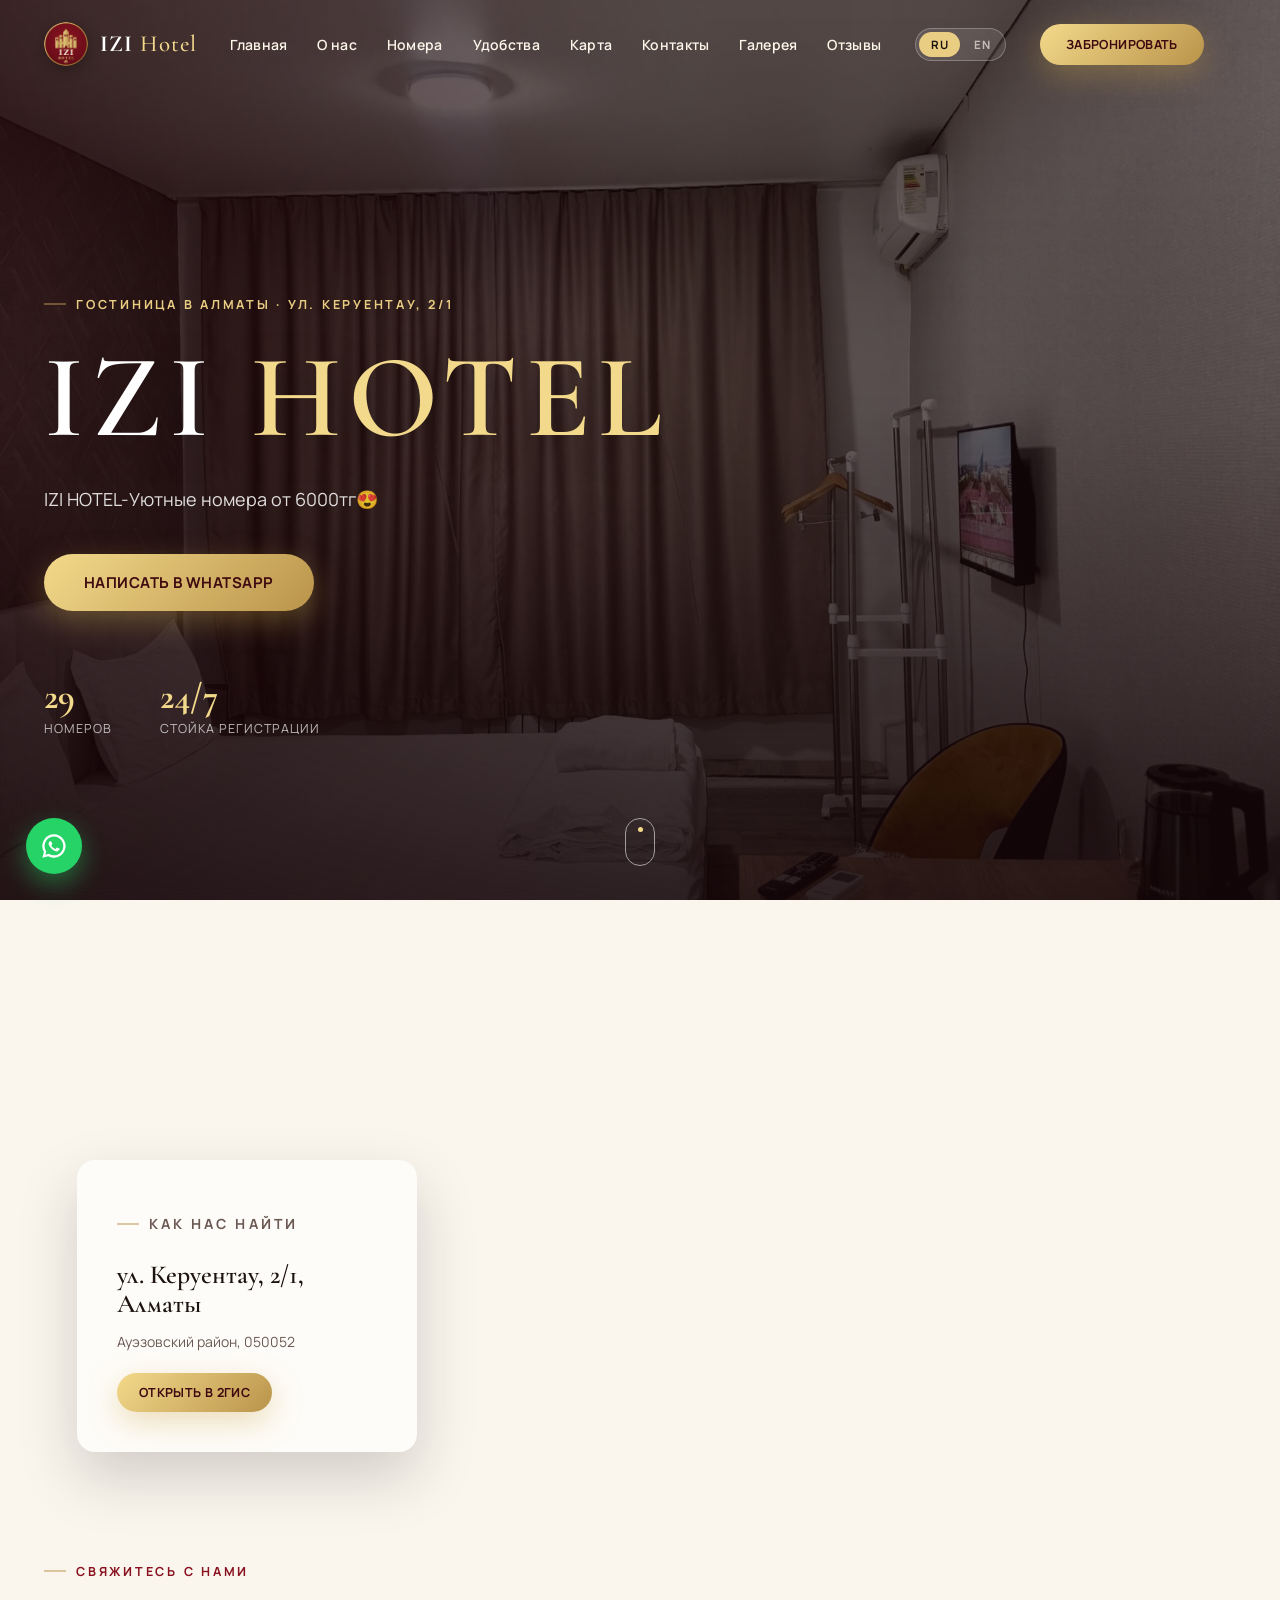
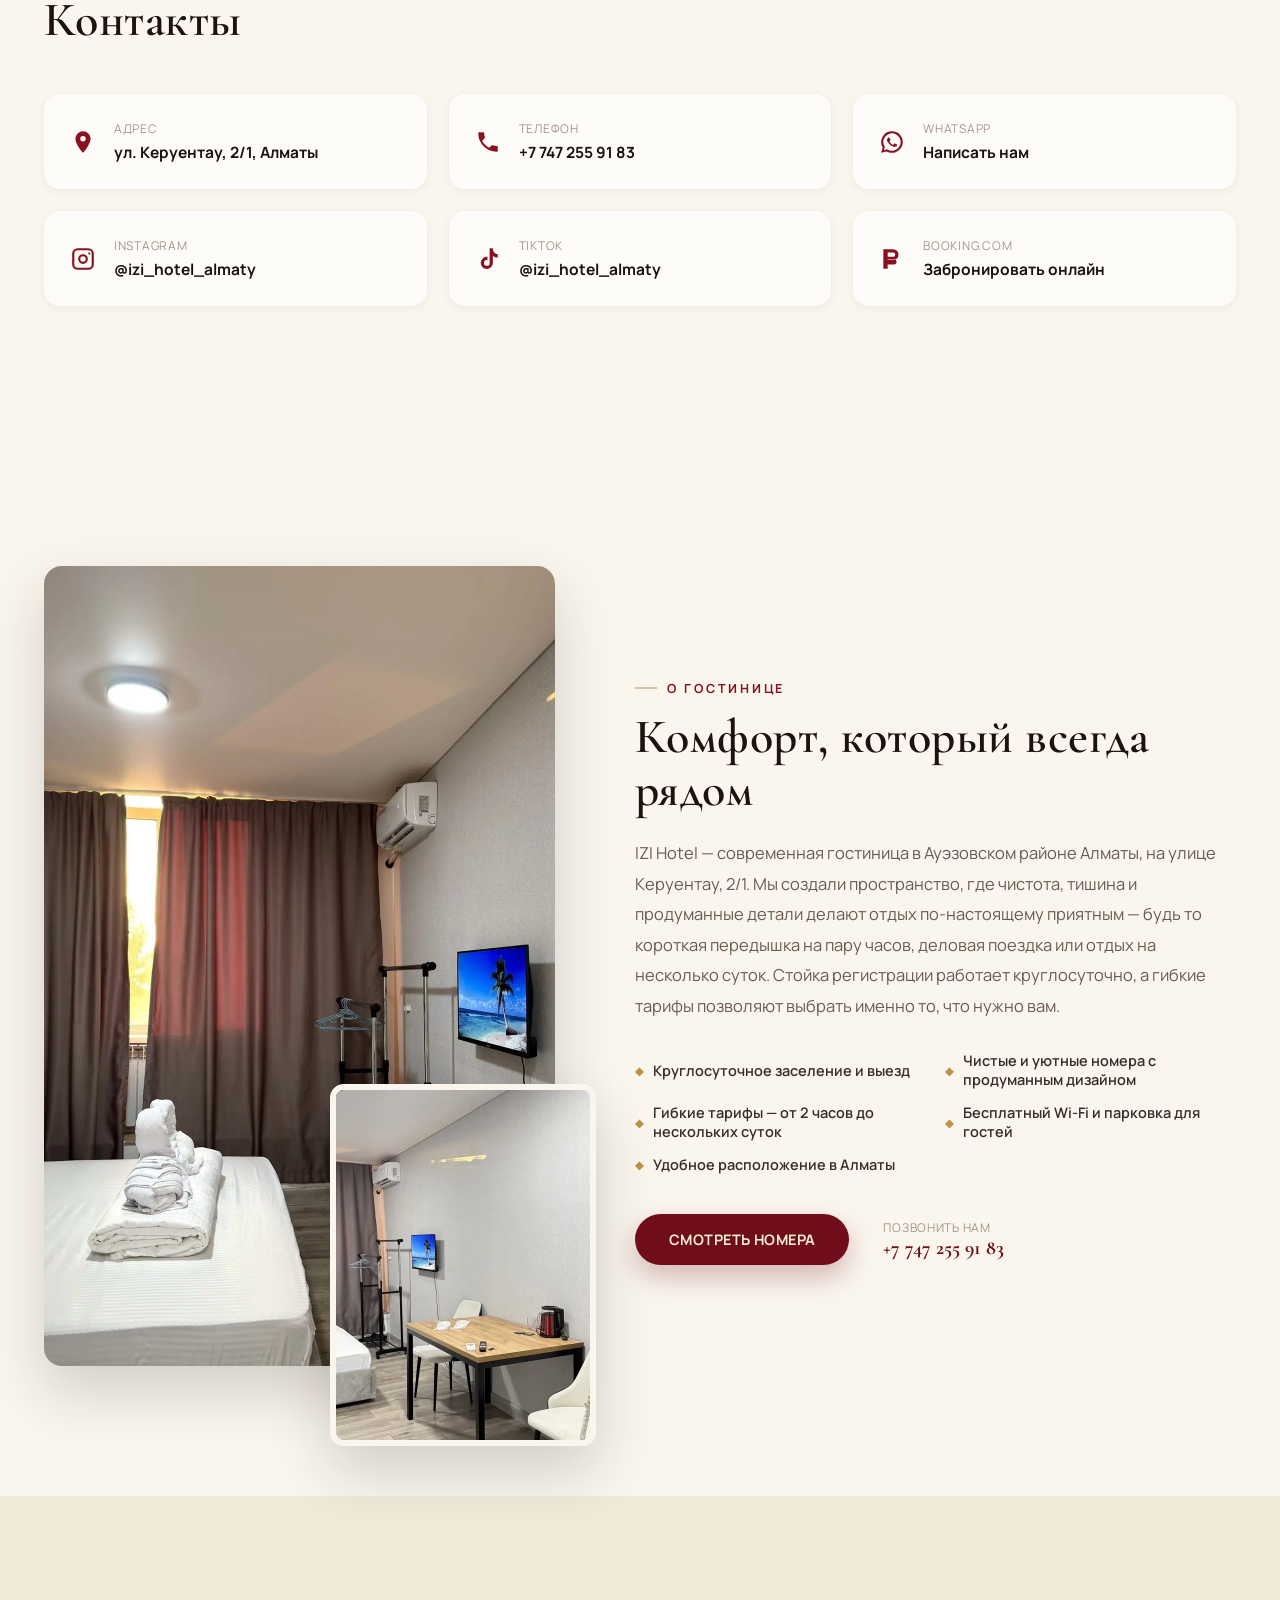
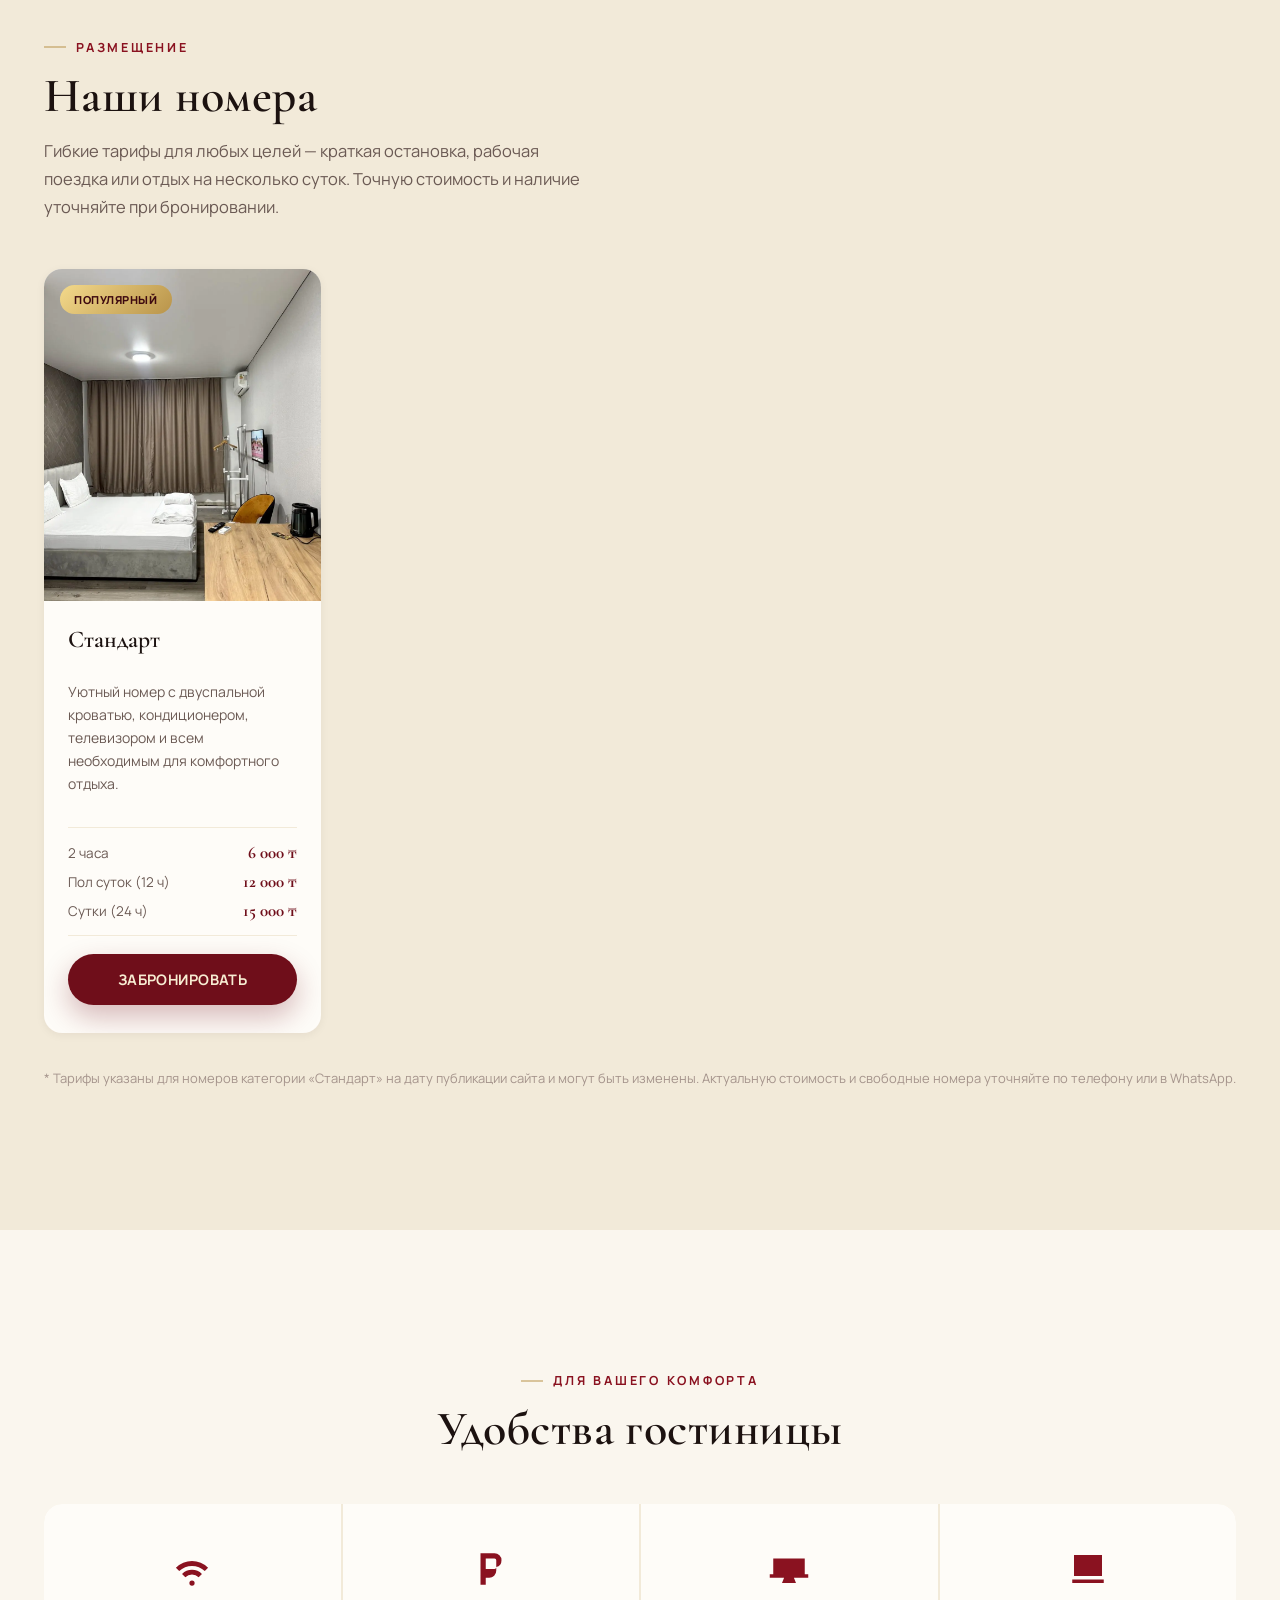
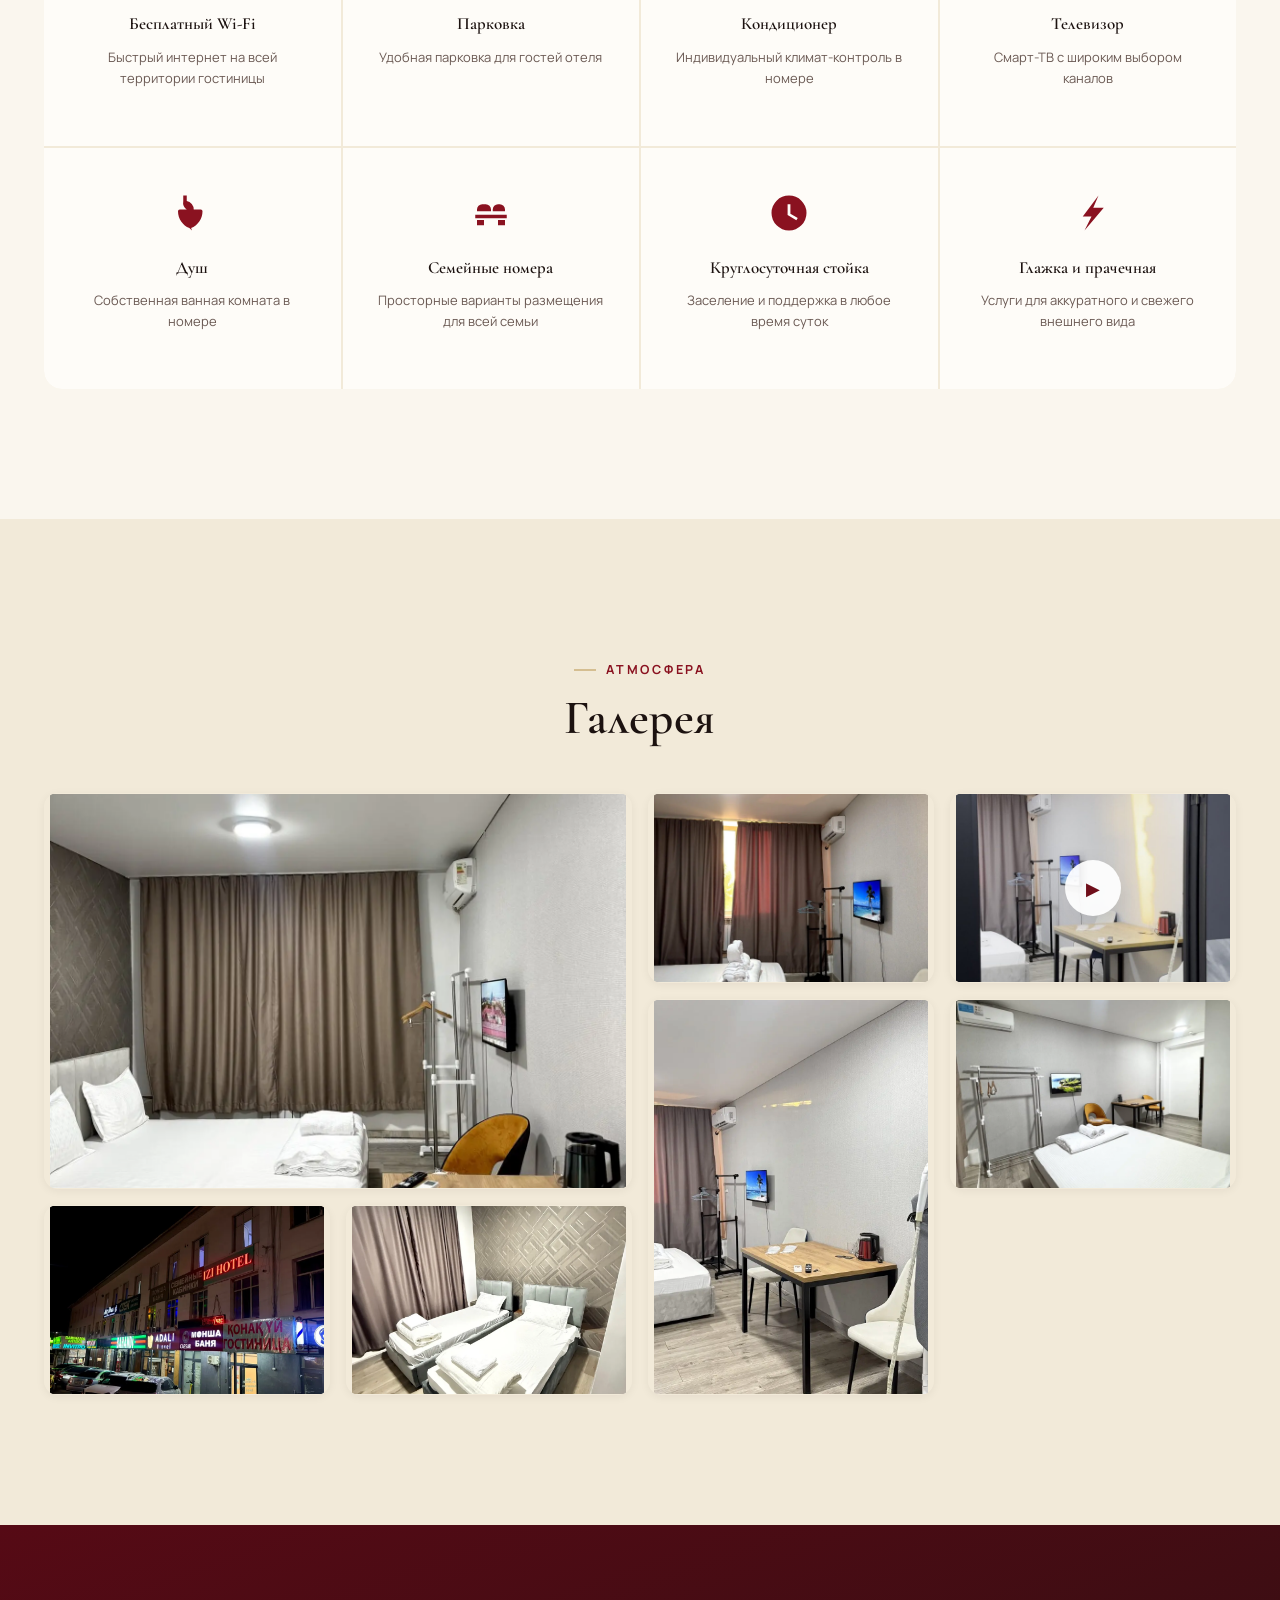
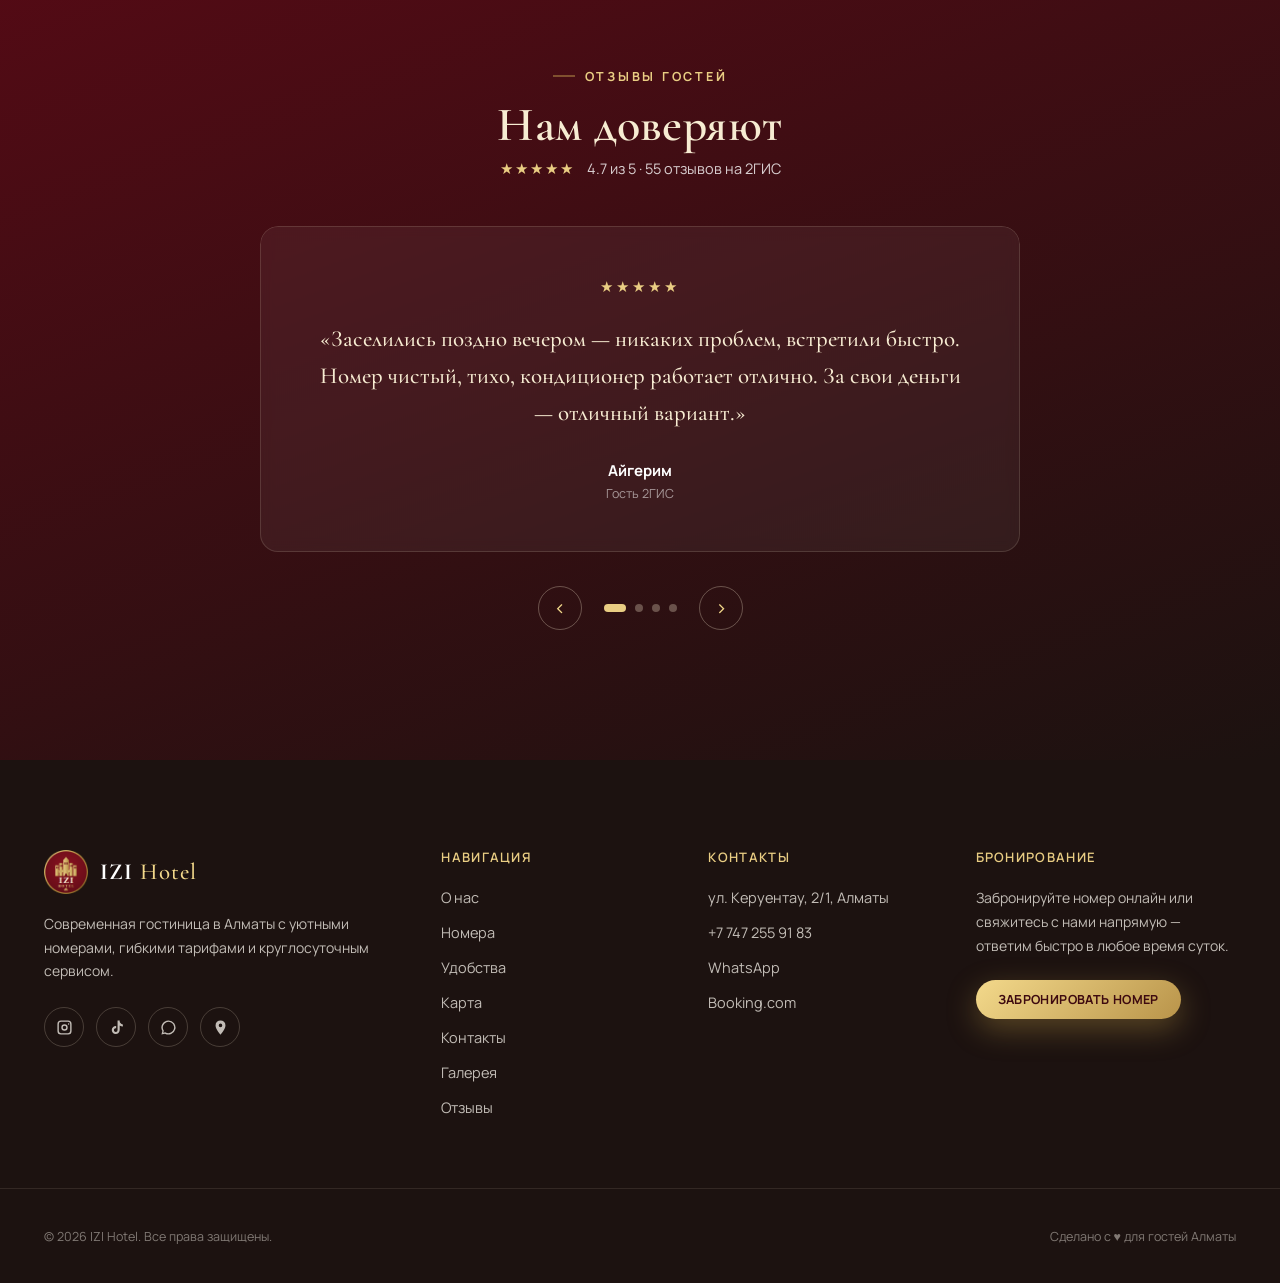
==== commit c7410d8f: "Обновил сайт" ====
--- a/index.html
+++ b/index.html
@@ -100,9 +100,16 @@
       <a href="https://wa.me/77472559183?text=Здравствуйте!%20Хочу%20забронировать%20номер%20в%20IZI%20Hotel" target="_blank" rel="noopener" class="btn btn--gold btn--sm nav__cta" data-i18n="nav.cta" data-href-ru="https://wa.me/77472559183?text=Здравствуйте!%20Хочу%20забронировать%20номер%20в%20IZI%20Hotel" data-href-en="https://wa.me/77472559183?text=Hello!%20I%20would%20like%20to%20book%20a%20room%20at%20IZI%20Hotel">Забронировать</a>
     </nav>
 
-    <button class="burger" id="burger" aria-label="Открыть меню" aria-expanded="false" aria-controls="nav">
-      <span></span><span></span><span></span>
-    </button>
+    <div class="header__mobile-actions">
+      <div class="lang-switch lang-switch--header-mobile" id="langSwitchHeaderMobile">
+        <button class="lang-switch__btn" data-lang="ru" aria-label="Русский">RU</button>
+        <button class="lang-switch__btn" data-lang="en" aria-label="English">EN</button>
+      </div>
+
+      <button class="burger" id="burger" aria-label="Открыть меню" aria-expanded="false" aria-controls="nav">
+        <span></span><span></span><span></span>
+      </button>
+    </div>
   </div>
 </header>
 
@@ -118,10 +125,6 @@
     <li><a href="#gallery" class="mobile-menu__link" data-i18n="nav.gallery">Галерея</a></li>
     <li><a href="#reviews" class="mobile-menu__link" data-i18n="nav.reviews">Отзывы</a></li>
   </ul>
-  <div class="lang-switch lang-switch--mobile" id="langSwitchMobile">
-    <button class="lang-switch__btn" data-lang="ru" aria-label="Русский">RU</button>
-    <button class="lang-switch__btn" data-lang="en" aria-label="English">EN</button>
-  </div>
   <div class="mobile-menu__contact">
     <a href="tel:+77472559183">+7 747 255 91 83</a>
     <a href="https://wa.me/77472559183" target="_blank" rel="noopener" class="btn btn--gold" data-i18n="hero.whatsapp">Написать в WhatsApp</a>
--- a/css/styles.css
+++ b/css/styles.css
@@ -204,6 +204,8 @@
 .header.is-scrolled .lang-switch__btn{ color:var(--ink-700); }
 .header.is-scrolled .lang-switch__btn.is-active{ background:var(--gold-300); color:var(--ink-900); }
 .lang-switch--mobile{ margin:0 0 8px; }
+.header__mobile-actions{ display:flex; align-items:center; gap:14px; }
+.lang-switch--header-mobile{ display:none; }
 
 .burger{
   display:none; flex-direction:column; justify-content:center; gap:5px;
@@ -516,6 +518,7 @@
 @media (max-width:920px){
   .nav{ display:none; }
   .burger{ display:flex; }
+  .lang-switch--header-mobile{ display:flex; }
   .about__grid{ grid-template-columns:1fr; gap:100px; }
   .about__media{ margin-bottom:20px; }
   .map{ height:auto; padding:70px 0; }
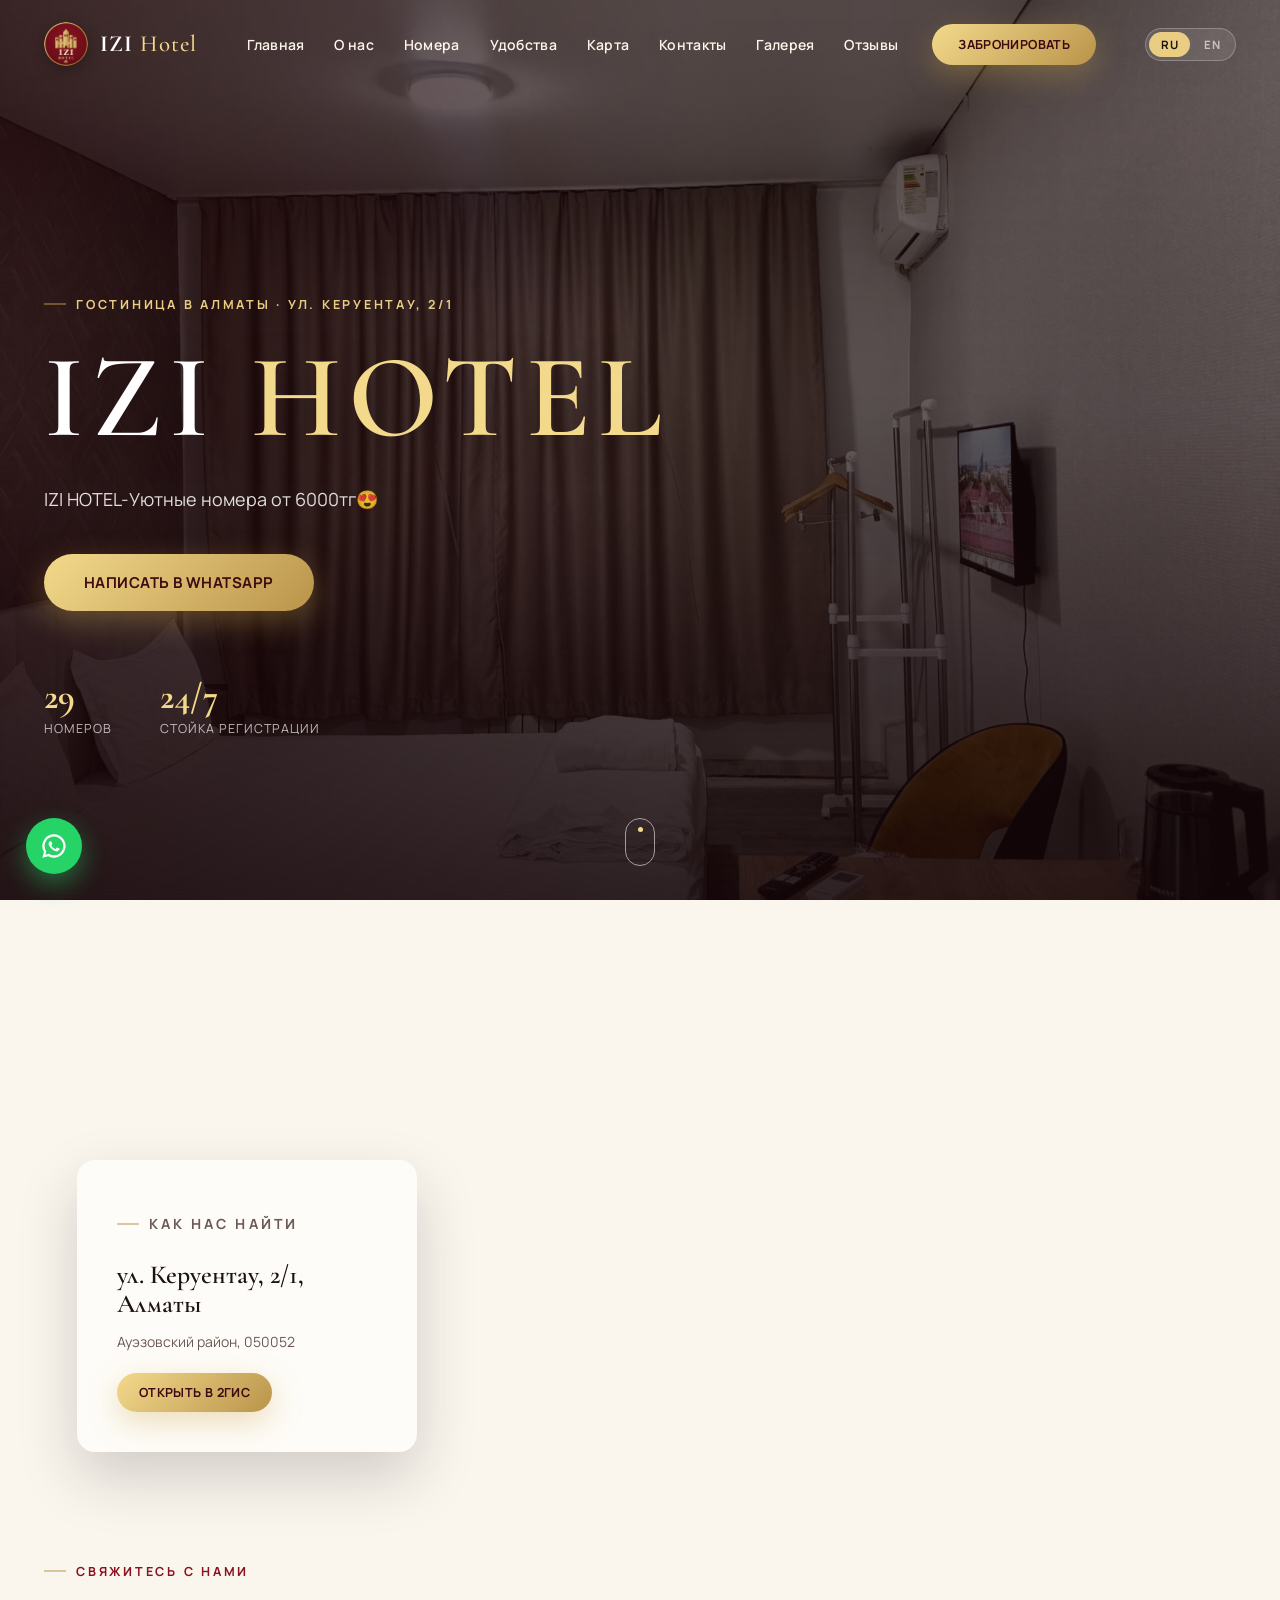
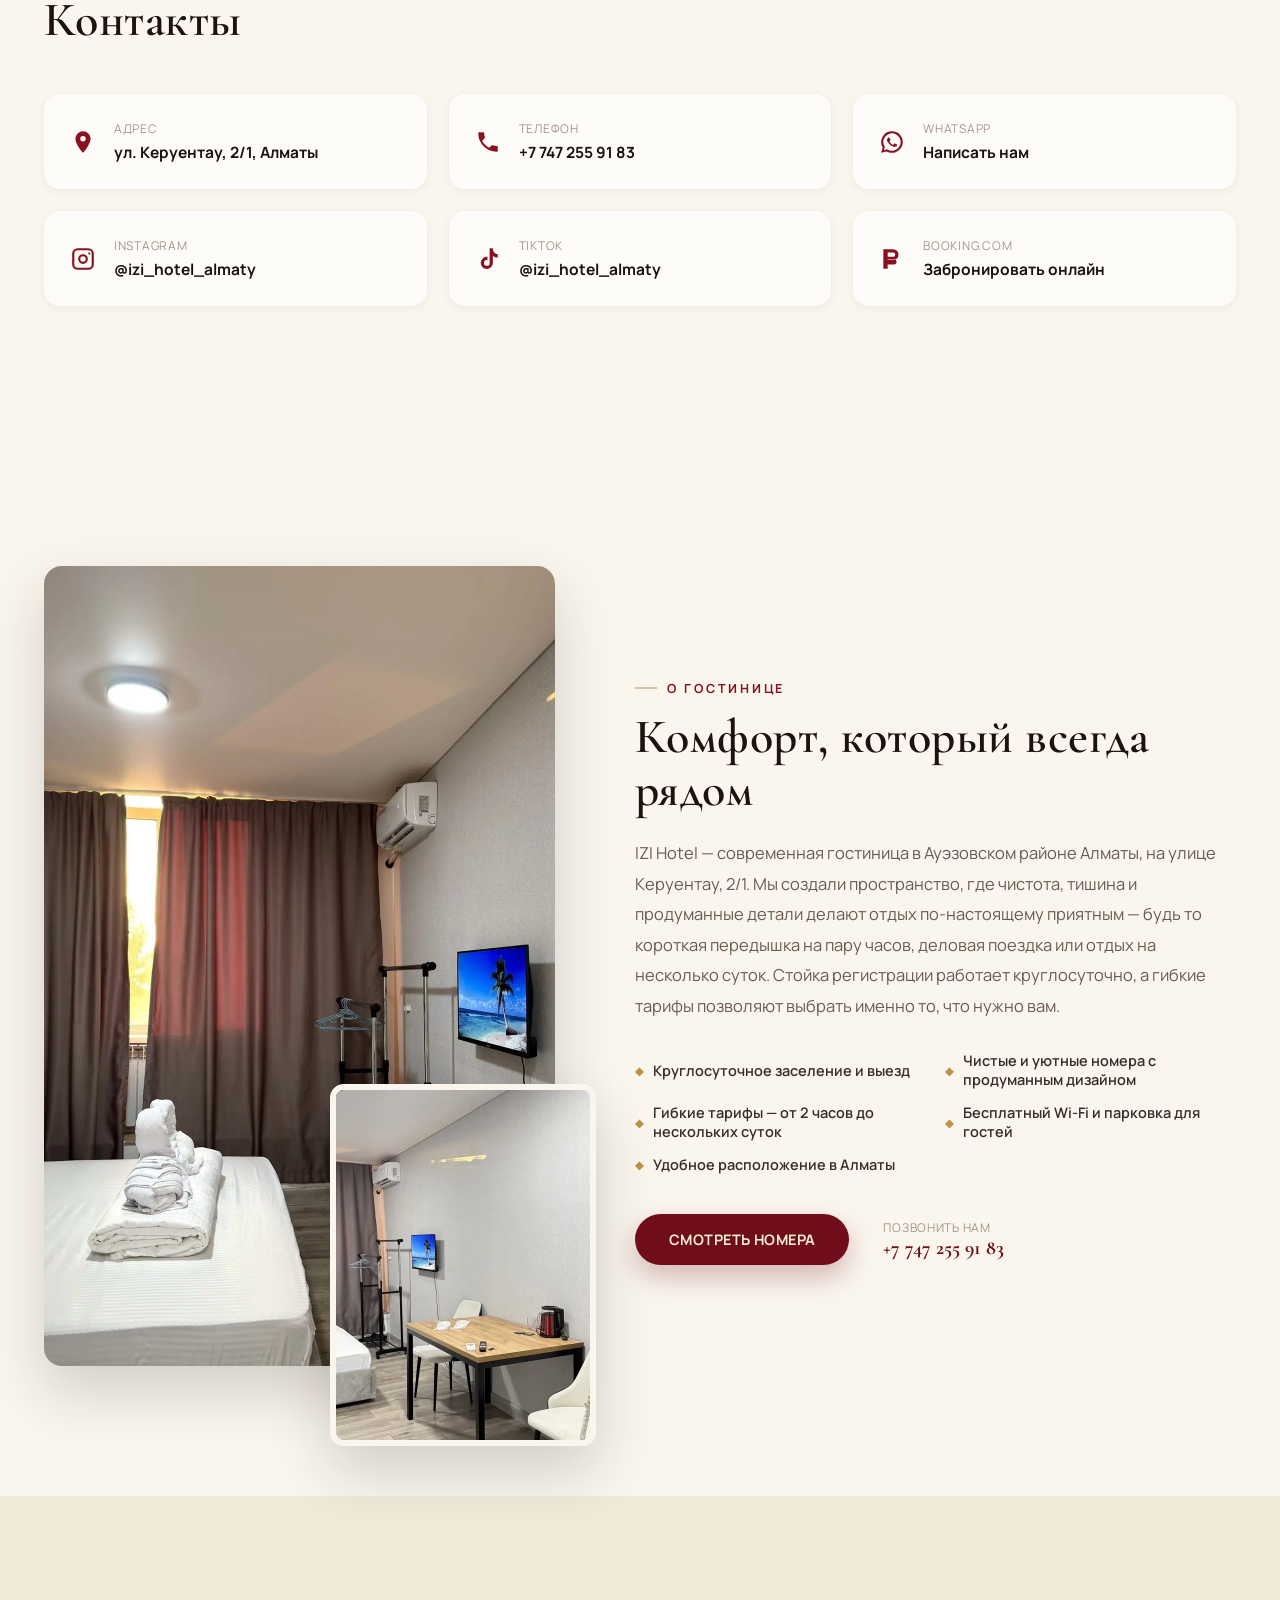
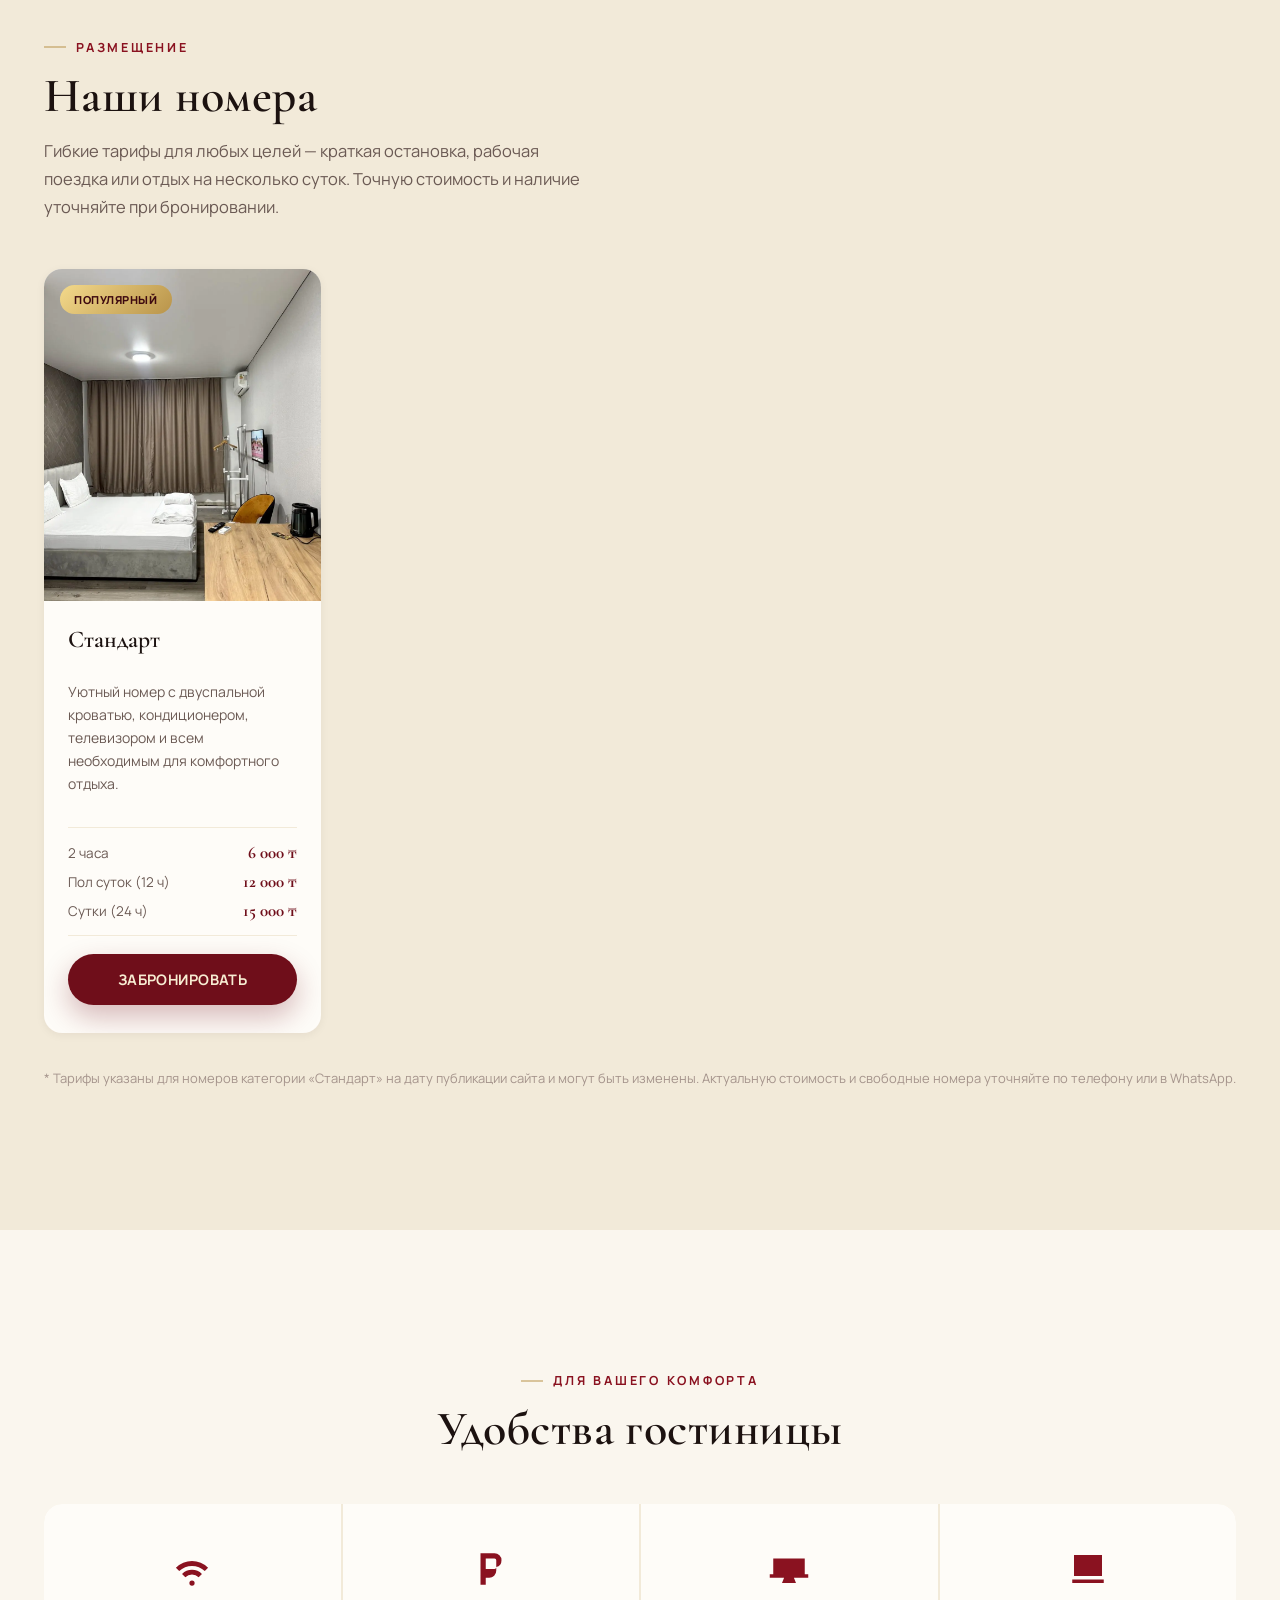
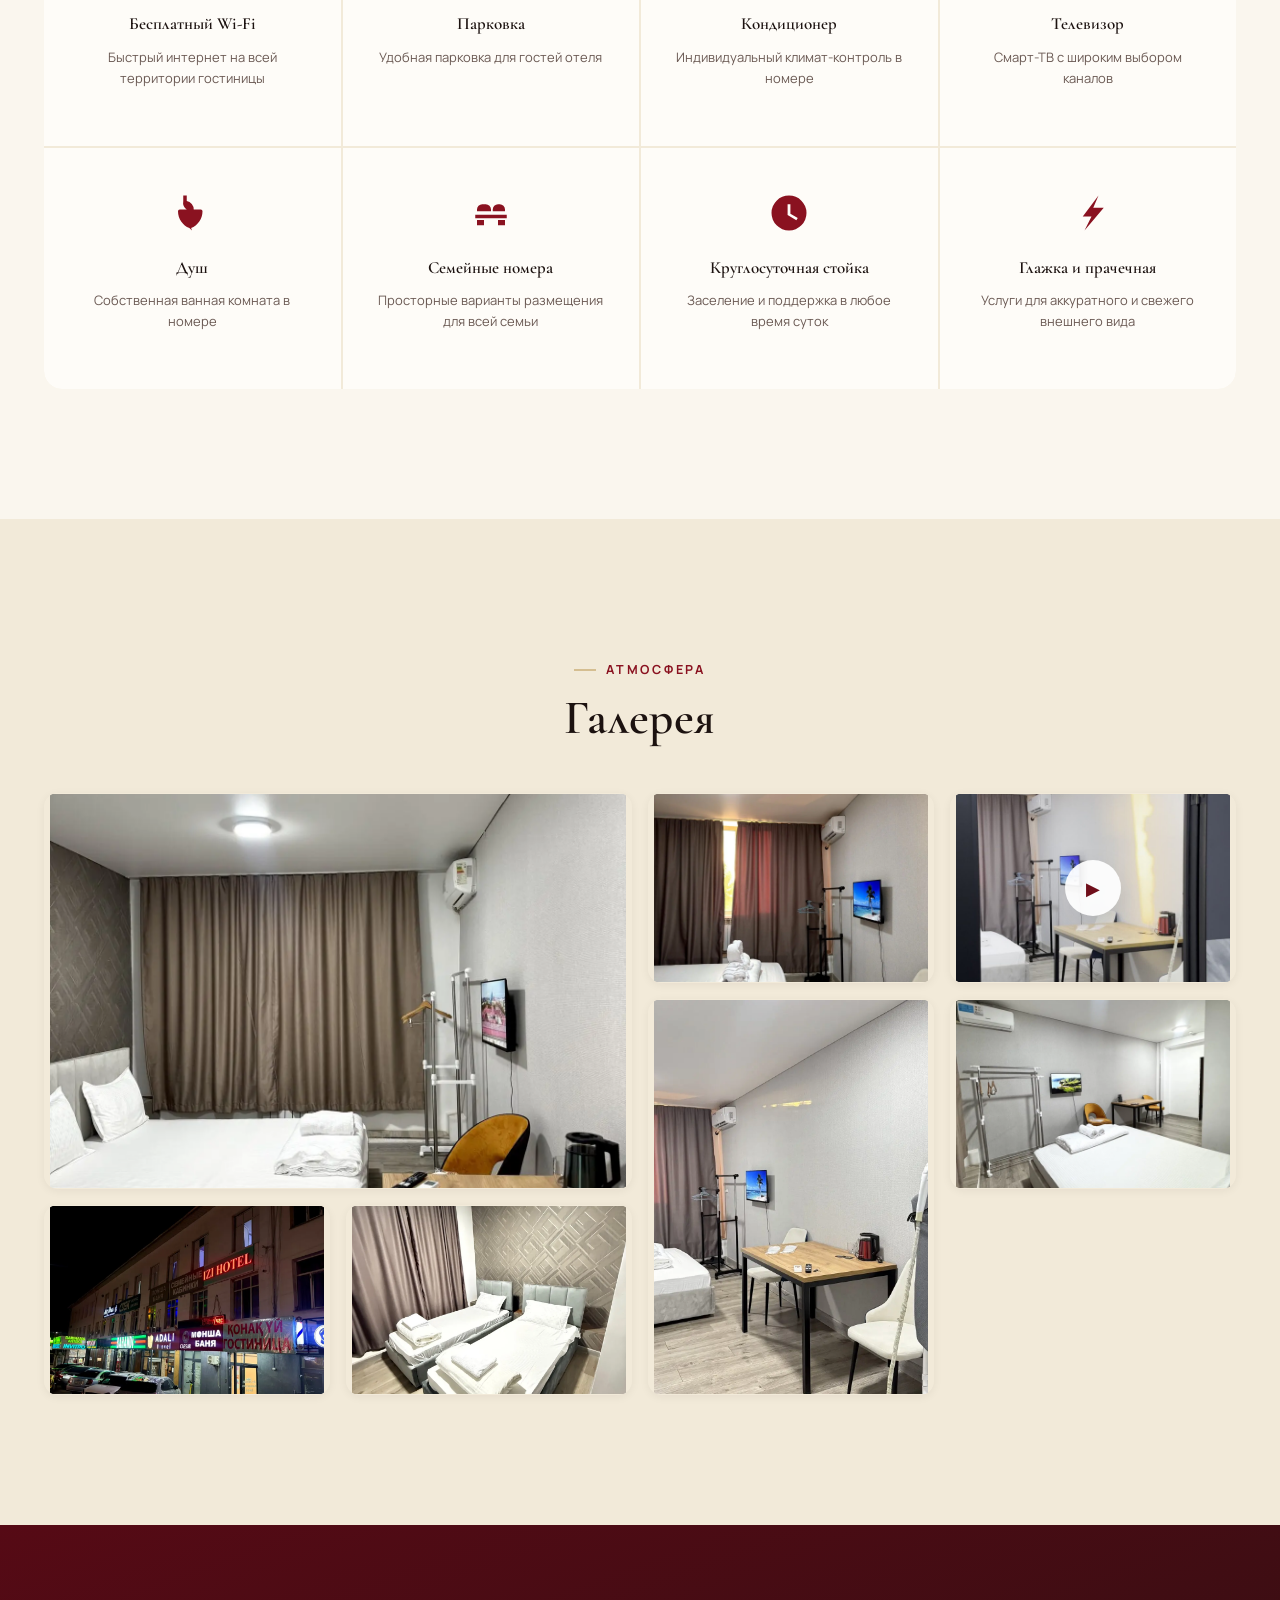
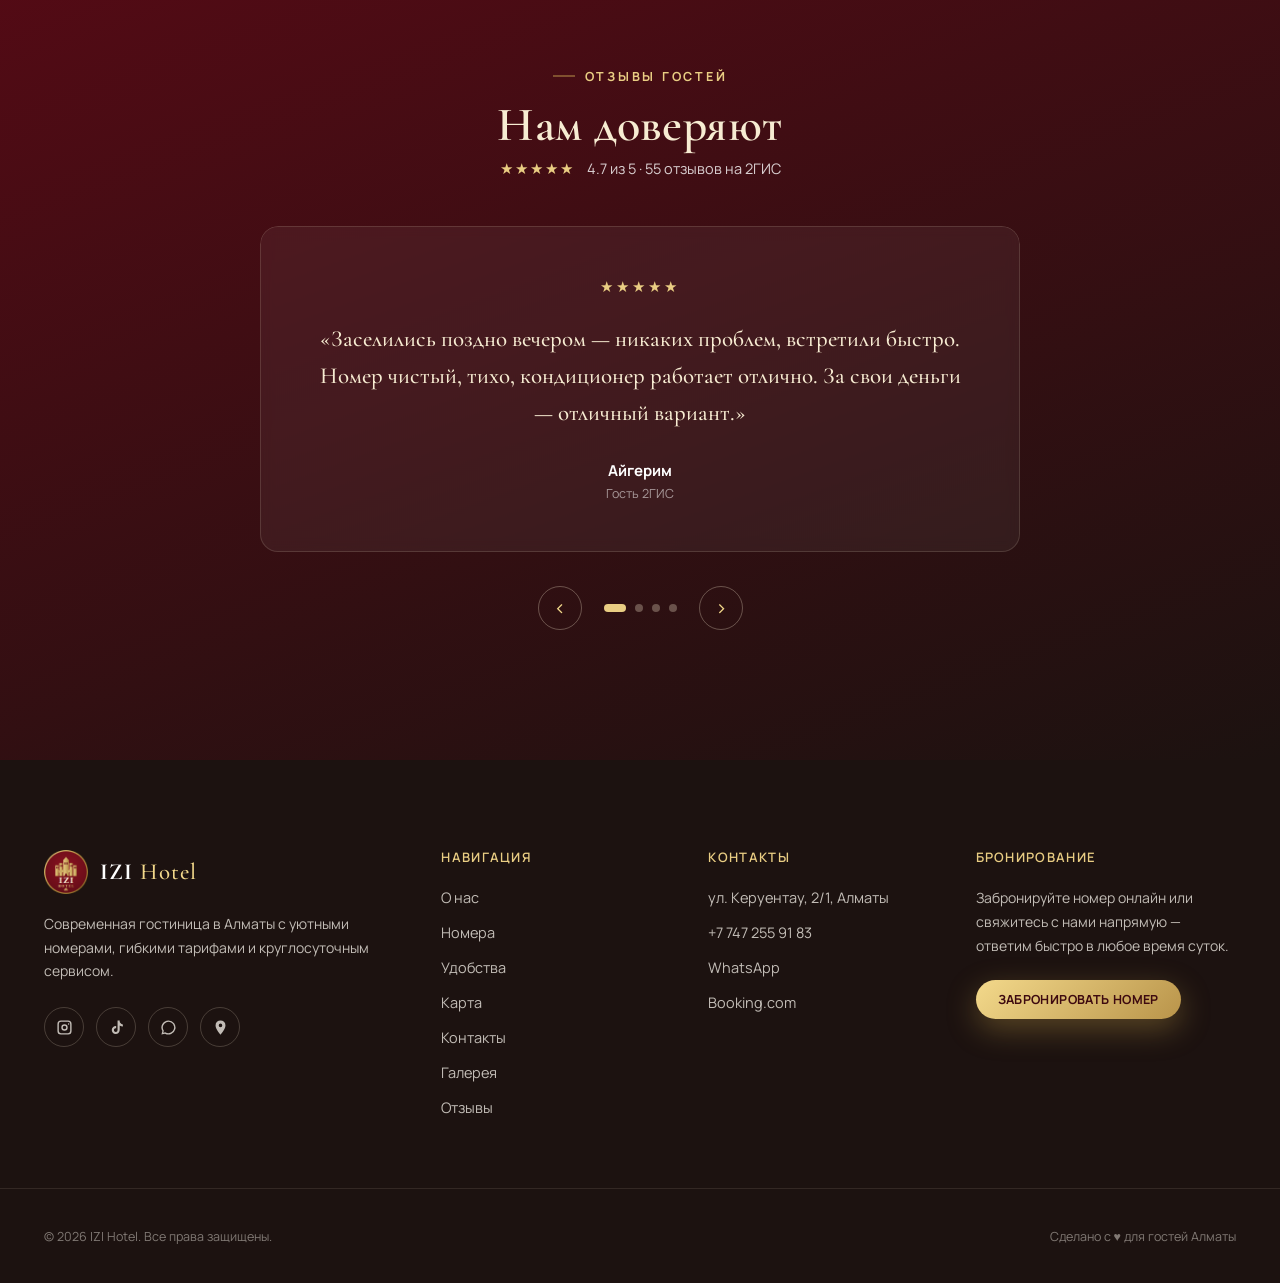
==== commit 0c6b1282: "Обновил сайт" ====
--- a/index.html
+++ b/index.html
@@ -93,15 +93,11 @@
         <li><a href="#gallery" class="nav__link" data-i18n="nav.gallery">Галерея</a></li>
         <li><a href="#reviews" class="nav__link" data-i18n="nav.reviews">Отзывы</a></li>
       </ul>
-      <div class="lang-switch" id="langSwitch">
-        <button class="lang-switch__btn" data-lang="ru" aria-label="Русский">RU</button>
-        <button class="lang-switch__btn" data-lang="en" aria-label="English">EN</button>
-      </div>
       <a href="https://wa.me/77472559183?text=Здравствуйте!%20Хочу%20забронировать%20номер%20в%20IZI%20Hotel" target="_blank" rel="noopener" class="btn btn--gold btn--sm nav__cta" data-i18n="nav.cta" data-href-ru="https://wa.me/77472559183?text=Здравствуйте!%20Хочу%20забронировать%20номер%20в%20IZI%20Hotel" data-href-en="https://wa.me/77472559183?text=Hello!%20I%20would%20like%20to%20book%20a%20room%20at%20IZI%20Hotel">Забронировать</a>
     </nav>
 
-    <div class="header__mobile-actions">
-      <div class="lang-switch lang-switch--header-mobile" id="langSwitchHeaderMobile">
+    <div class="header__actions">
+      <div class="lang-switch" id="langSwitch">
         <button class="lang-switch__btn" data-lang="ru" aria-label="Русский">RU</button>
         <button class="lang-switch__btn" data-lang="en" aria-label="English">EN</button>
       </div>
--- a/css/styles.css
+++ b/css/styles.css
@@ -204,8 +204,7 @@
 .header.is-scrolled .lang-switch__btn{ color:var(--ink-700); }
 .header.is-scrolled .lang-switch__btn.is-active{ background:var(--gold-300); color:var(--ink-900); }
 .lang-switch--mobile{ margin:0 0 8px; }
-.header__mobile-actions{ display:flex; align-items:center; gap:14px; }
-.lang-switch--header-mobile{ display:none; }
+.header__actions{ display:flex; align-items:center; gap:20px; }
 
 .burger{
   display:none; flex-direction:column; justify-content:center; gap:5px;
@@ -518,7 +517,6 @@
 @media (max-width:920px){
   .nav{ display:none; }
   .burger{ display:flex; }
-  .lang-switch--header-mobile{ display:flex; }
   .about__grid{ grid-template-columns:1fr; gap:100px; }
   .about__media{ margin-bottom:20px; }
   .map{ height:auto; padding:70px 0; }
